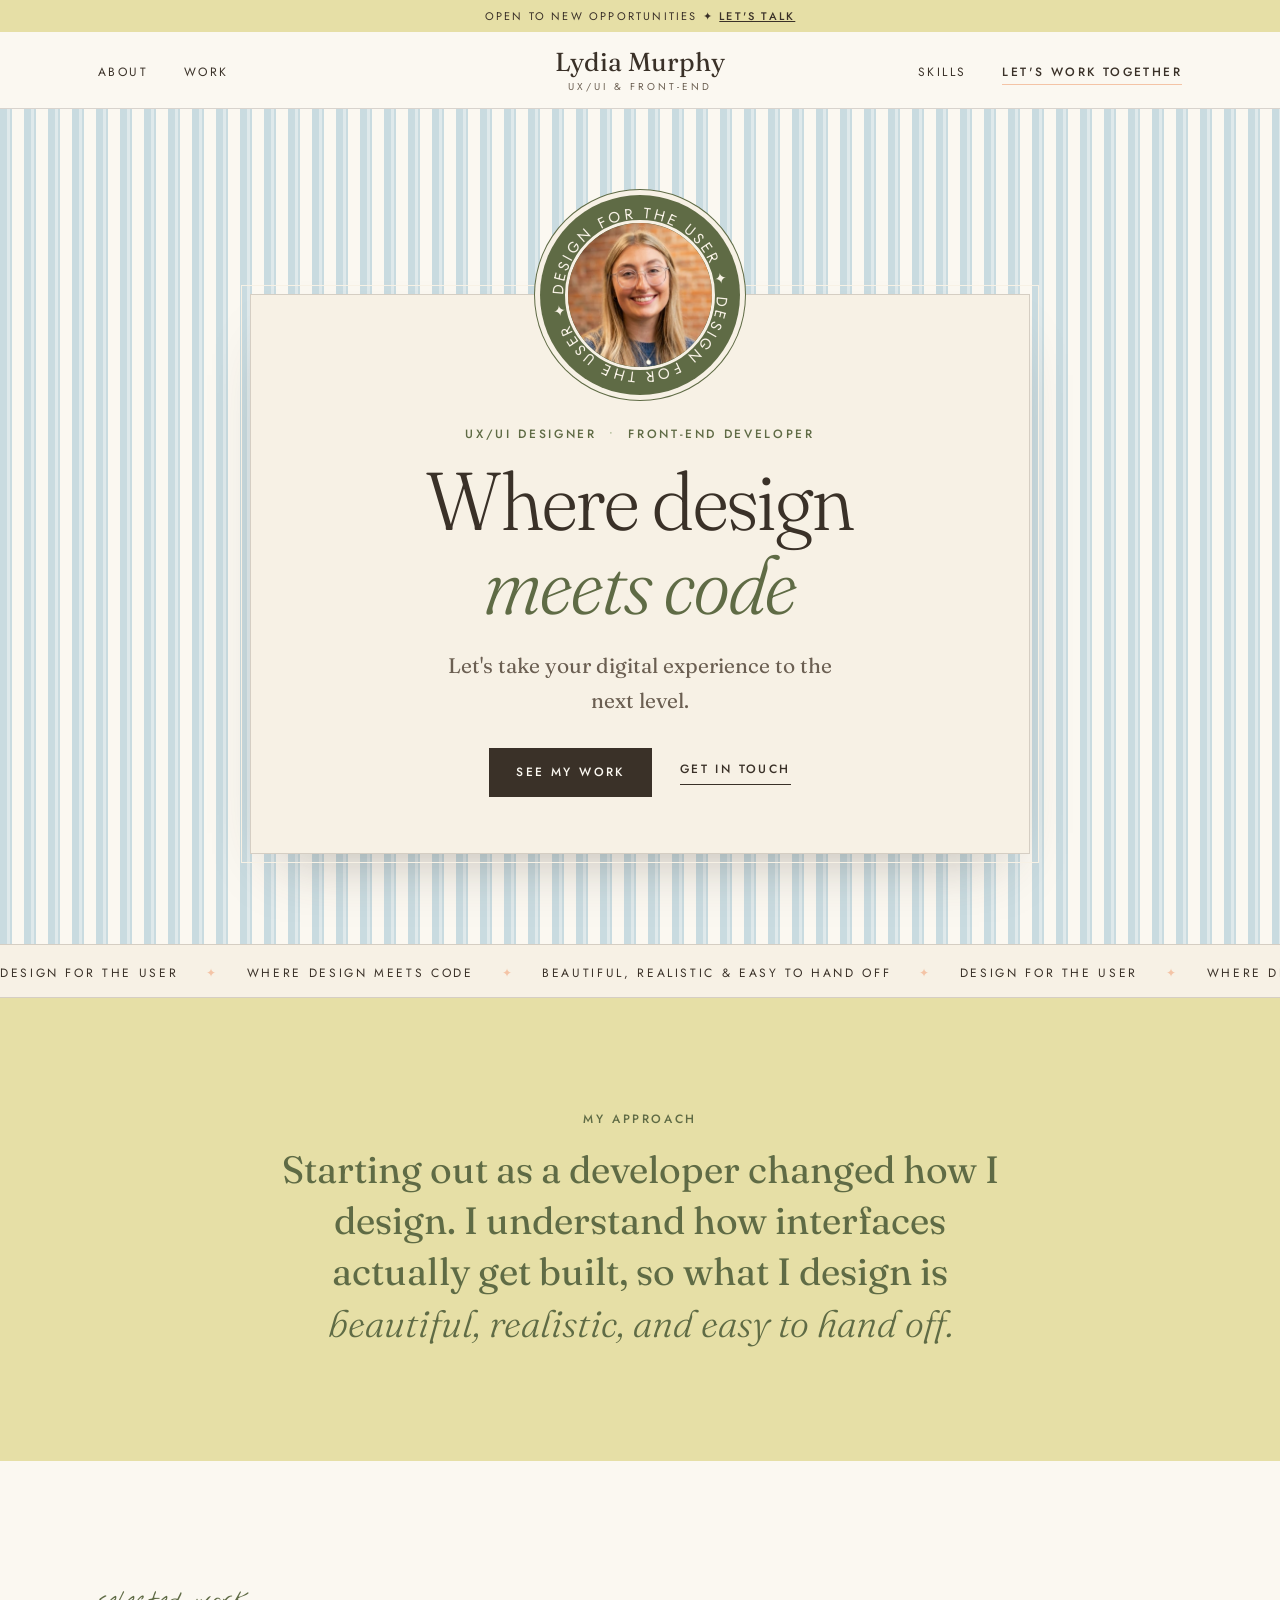
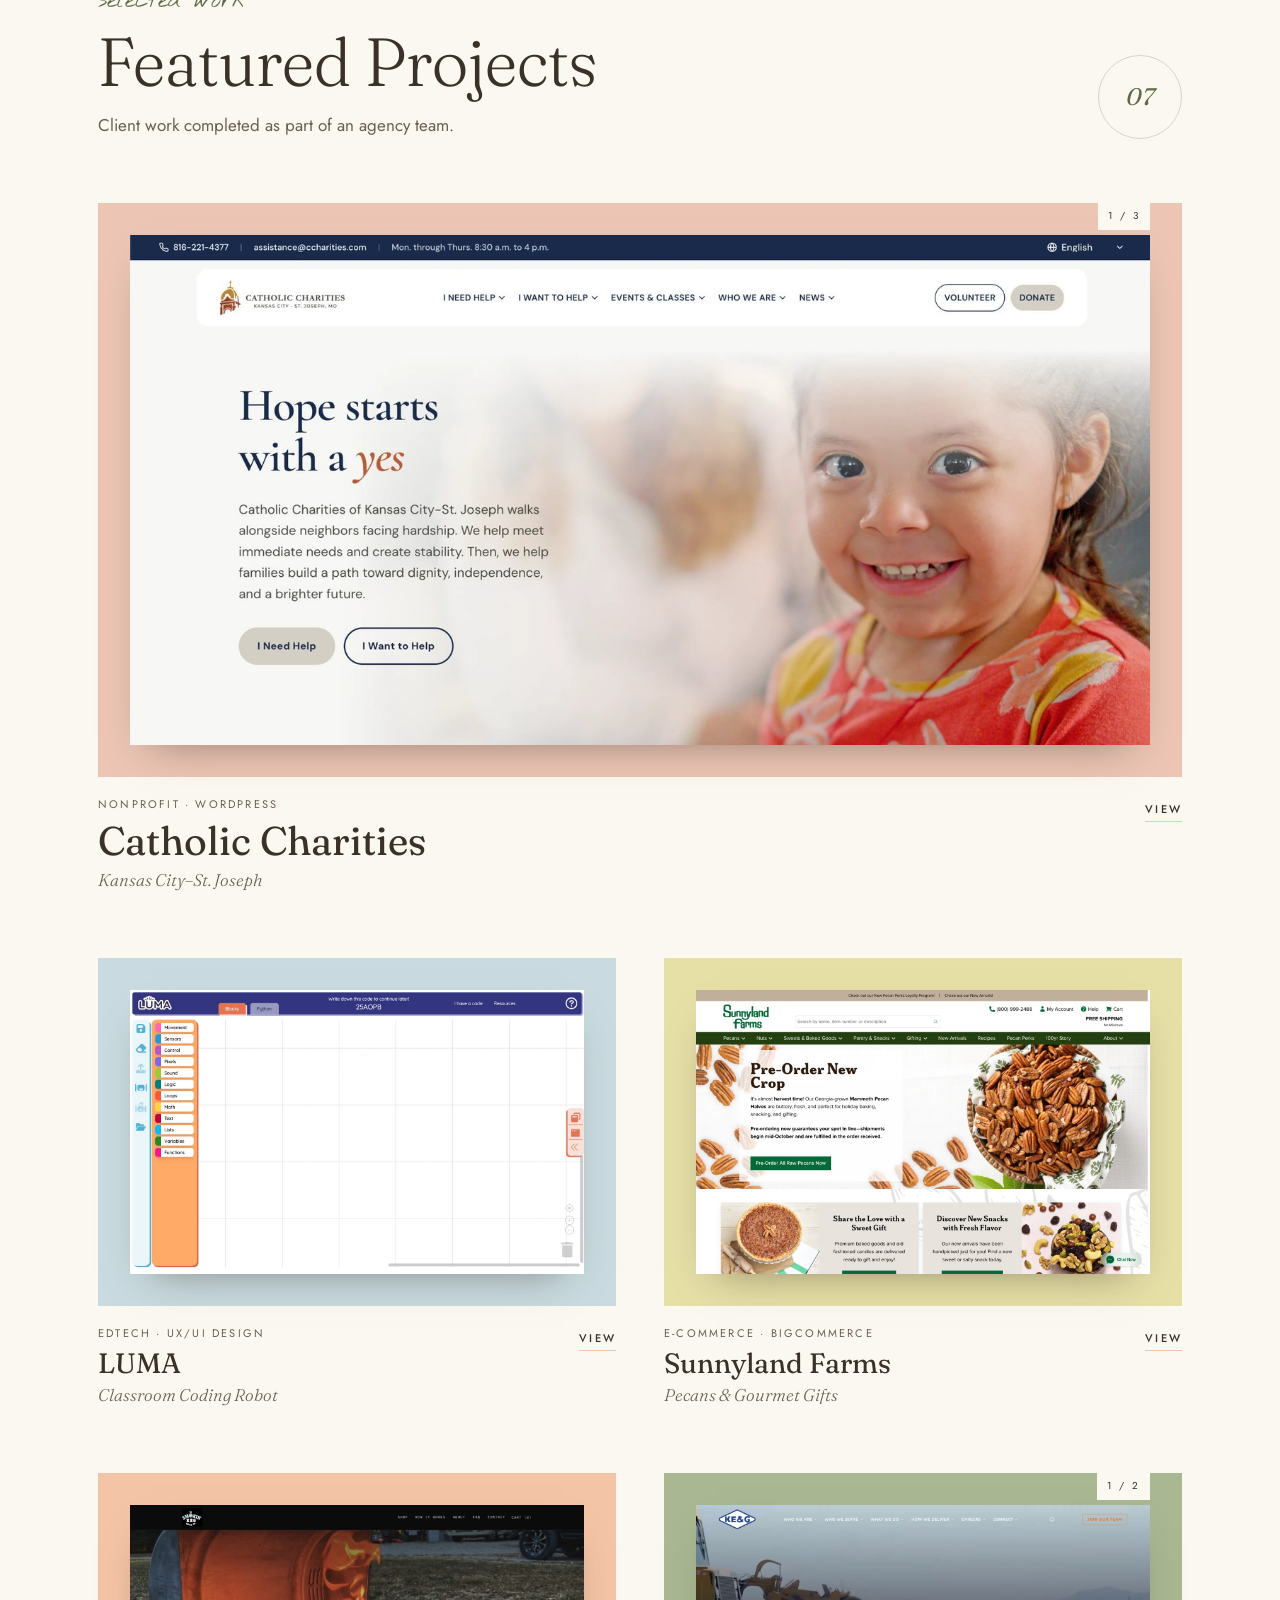
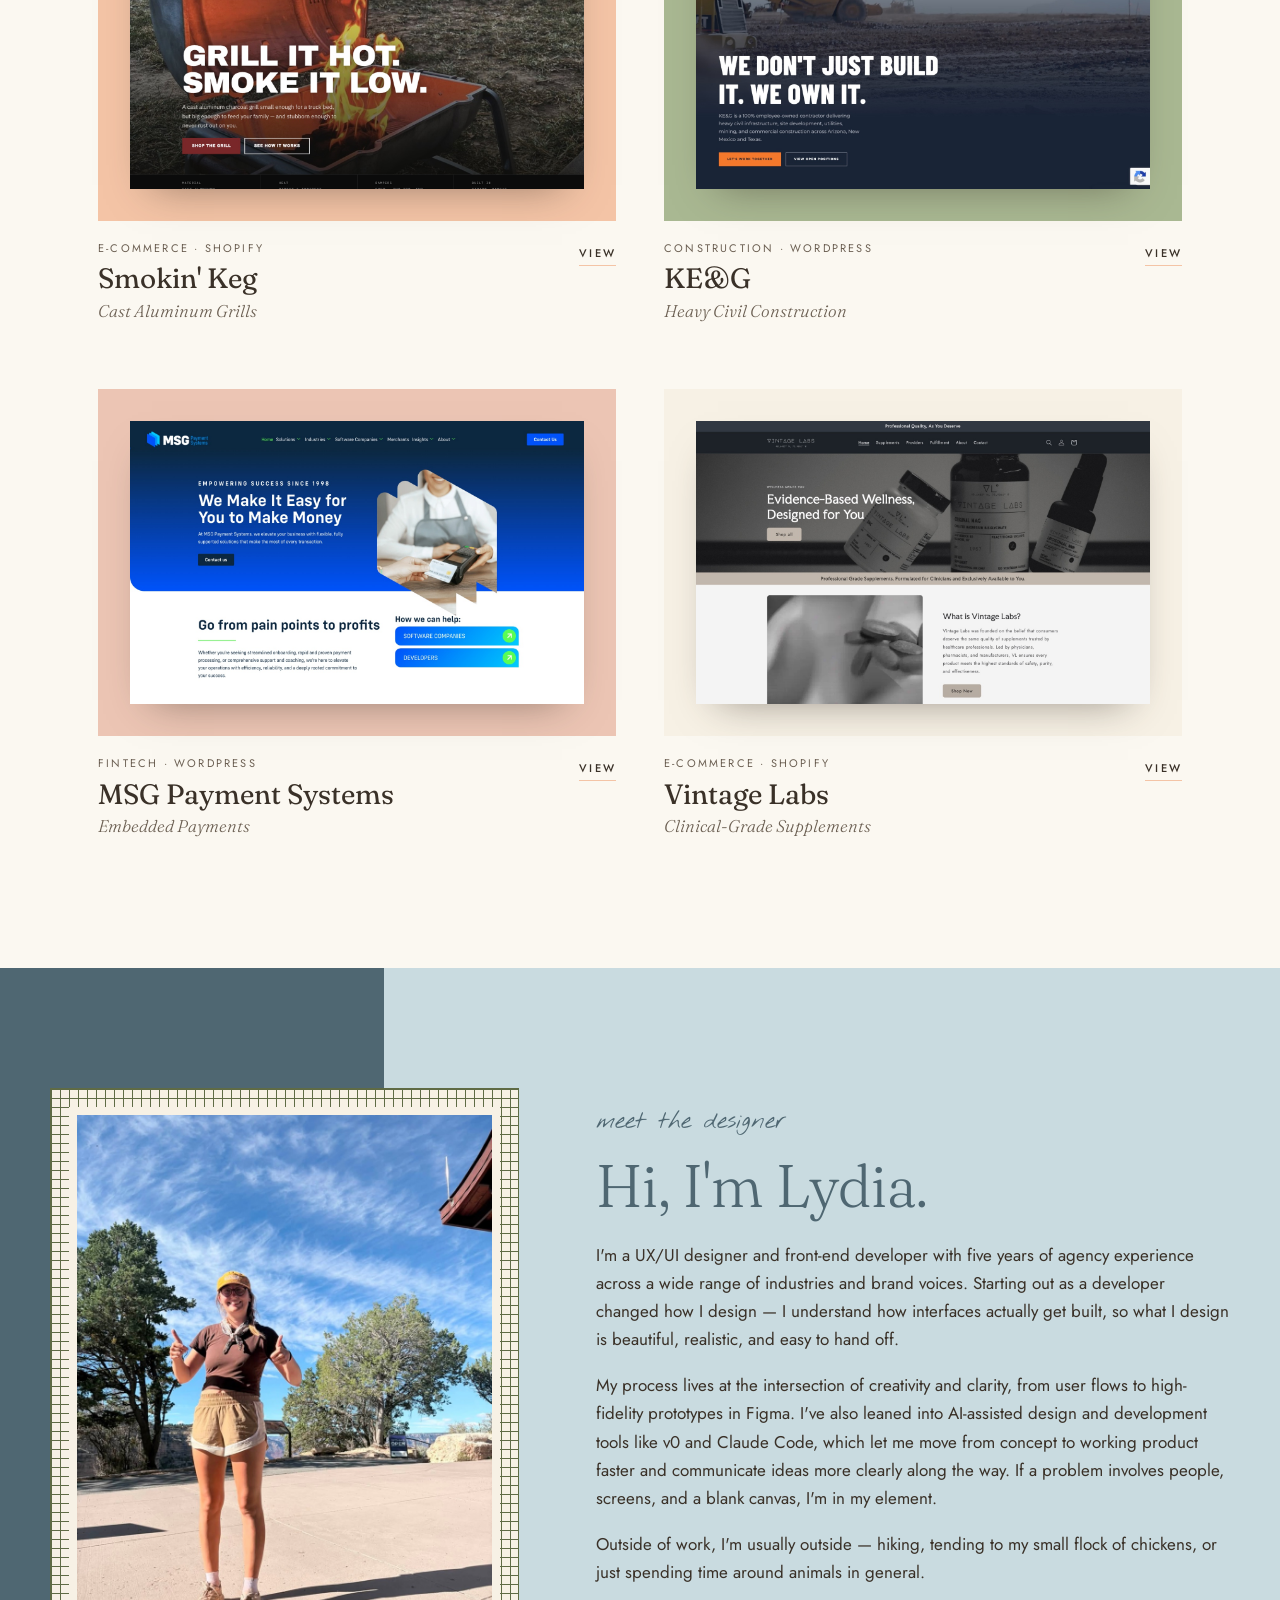
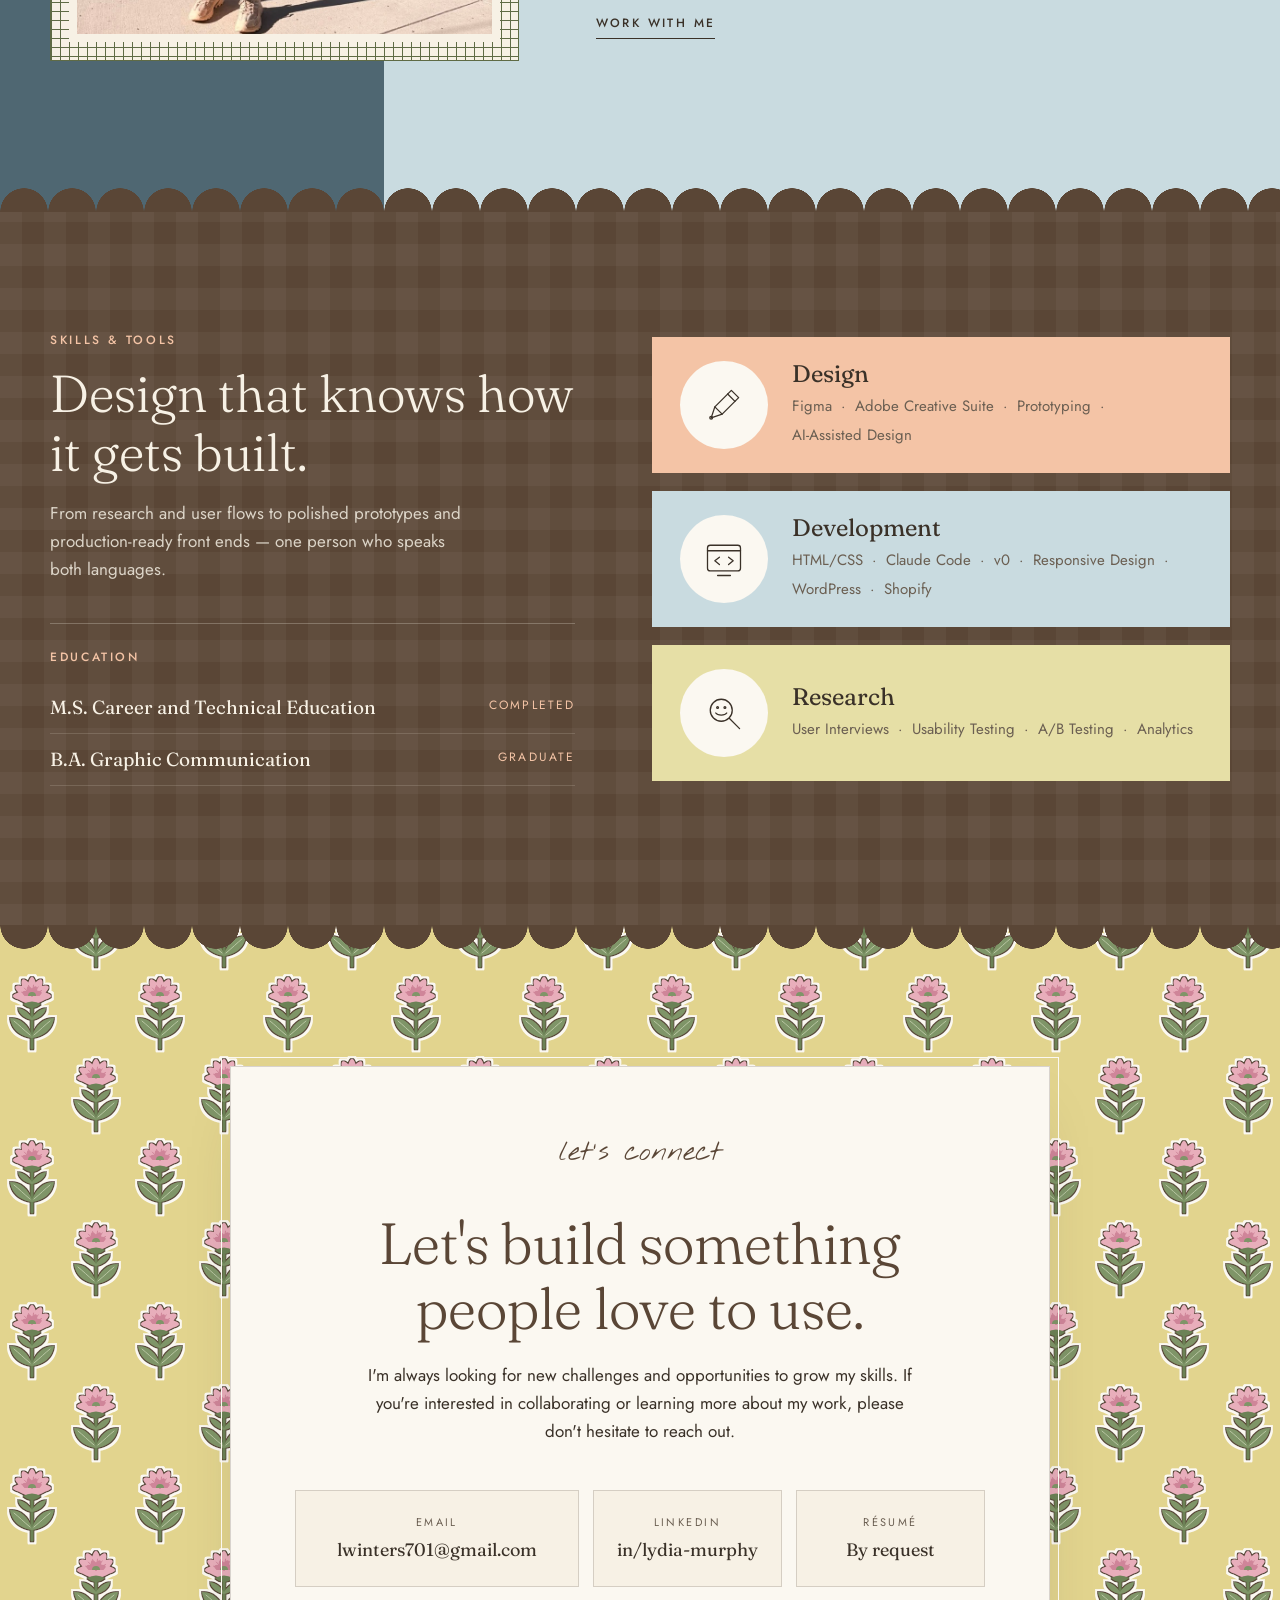
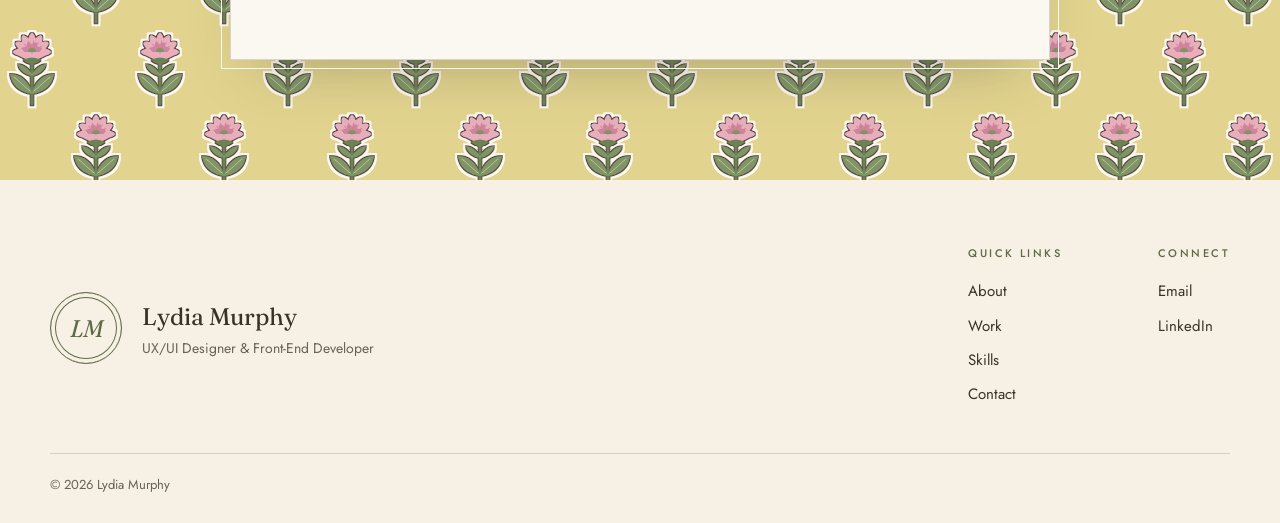
==== index.html @ e8ea6d2f "Hero: small portrait in the seal instead of the large headshot Centered hero card with a new headsho" ====
<!doctype html>
<html lang="en">
<head>
  <meta charset="utf-8">
  <meta name="viewport" content="width=device-width, initial-scale=1">
  <title>Lydia Murphy | UX/UI Designer &amp; Front-End Developer</title>
  <meta name="description" content="Lydia Murphy is a UX/UI designer and front-end developer with five years of agency experience. Where design meets code.">
  <link rel="icon" href="favicon.svg" type="image/svg+xml">
  <link rel="preconnect" href="https://fonts.googleapis.com">
  <link rel="preconnect" href="https://fonts.gstatic.com" crossorigin>
  <link href="https://fonts.googleapis.com/css2?family=Fraunces:ital,opsz,wght@0,9..144,300;0,9..144,400;0,9..144,500;1,9..144,300;1,9..144,400&family=Jost:wght@400;500&family=Nothing+You+Could+Do&display=swap" rel="stylesheet">
  <link rel="stylesheet" href="styles.css">
</head>
<body>

  <a class="skip-link" href="#main">Skip to content</a>

  <div class="announce">
    <p>Open to new opportunities <span aria-hidden="true">✦</span> <a href="#contact">Let's talk</a></p>
  </div>

  <header class="site-header">
    <nav class="nav" aria-label="Main">
      <ul class="nav-links nav-left">
        <li><a href="#about">About</a></li>
        <li><a href="#work">Work</a></li>
      </ul>
      <a class="wordmark" href="#top" aria-label="Lydia Murphy, home">
        <span class="wordmark-name">Lydia Murphy</span>
        <span class="wordmark-sub">UX/UI &amp; Front-End</span>
      </a>
      <ul class="nav-links nav-right">
        <li><a href="#skills">Skills</a></li>
        <li><a class="nav-cta" href="#contact">Let's work together</a></li>
      </ul>
      <button class="nav-toggle" aria-expanded="false" aria-controls="mobile-menu" aria-label="Open menu">
        <span></span><span></span>
      </button>
    </nav>
    <div class="mobile-menu" id="mobile-menu" hidden>
      <a href="#about">About</a>
      <a href="#work">Work</a>
      <a href="#skills">Skills</a>
      <a href="#contact">Let's work together</a>
    </div>
  </header>

  <main id="main">

    <!-- Hero -->
    <section class="hero" id="top">
      <div class="hero-inner">
        <div class="hero-card">
          <div class="seal" aria-hidden="true">
            <svg viewBox="0 0 120 120" class="seal-ring">
              <defs><path id="seal-path" d="M60,60 m-46,0 a46,46 0 1,1 92,0 a46,46 0 1,1 -92,0"/></defs>
              <text><textPath href="#seal-path" textLength="286" lengthAdjust="spacing">design for the user ✦ design for the user ✦</textPath></text>
            </svg>
            <img class="seal-photo" src="images/hero-portrait.jpg" alt="Lydia Murphy" width="600" height="600">
          </div>
          <p class="eyebrow hero-roles"><span>UX/UI Designer</span> <span class="dot" aria-hidden="true">•</span> <span>Front-End Developer</span></p>
          <h1>Where design <em>meets code</em></h1>
          <p class="hero-lede">Let's take your digital experience to the next level.</p>
          <div class="hero-actions">
            <a class="btn btn-dark" href="#work">See my work</a>
            <a class="link-underline" href="#contact">Get in touch</a>
          </div>
        </div>
      </div>
    </section>

    <div class="ticker" aria-hidden="true">
      <div class="ticker-track">
        <span>Design for the user</span><span class="star">✦</span>
        <span>Where design meets code</span><span class="star">✦</span>
        <span>Beautiful, realistic &amp; easy to hand off</span><span class="star">✦</span>
        <span>Design for the user</span><span class="star">✦</span>
        <span>Where design meets code</span><span class="star">✦</span>
        <span>Beautiful, realistic &amp; easy to hand off</span><span class="star">✦</span>
      </div>
    </div>

    <!-- Approach -->
    <section class="approach">
      <p class="eyebrow">My approach</p>
      <p class="approach-statement">Starting out as a developer changed how I design. I understand how interfaces actually get built, so what I design is <em>beautiful, realistic, and easy to hand off.</em></p>
    </section>

    <!-- Work -->
    <section class="work" id="work">
      <div class="section-head">
        <div>
          <p class="script">selected work</p>
          <h2>Featured Projects</h2>
          <p class="section-sub">Client work completed as part of an agency team.</p>
        </div>
        <span class="count-badge">07</span>
      </div>
      <div class="project-grid" id="project-grid"></div>
    </section>

    <!-- About -->
    <section class="about" id="about">
      <div class="about-inner">
        <div class="about-photo-wrap">
          <figure class="grid-frame">
            <img src="images/about-photo.jpg" alt="Lydia hiking, giving two thumbs up" width="900" height="1200" loading="lazy">
          </figure>
        </div>
        <div class="about-copy">
          <p class="script">meet the designer</p>
          <h2>Hi, I'm Lydia.</h2>
          <p>I'm a UX/UI designer and front-end developer with five years of agency experience across a wide range of industries and brand voices. Starting out as a developer changed how I design — I understand how interfaces actually get built, so what I design is beautiful, realistic, and easy to hand off.</p>
          <p>My process lives at the intersection of creativity and clarity, from user flows to high-fidelity prototypes in Figma. I've also leaned into AI-assisted design and development tools like v0 and Claude Code, which let me move from concept to working product faster and communicate ideas more clearly along the way. If a problem involves people, screens, and a blank canvas, I'm in my element.</p>
          <p>Outside of work, I'm usually outside — hiking, tending to my small flock of chickens, or just spending time around animals in general.</p>
          <a class="link-underline" href="#contact">Work with me</a>
        </div>
      </div>
    </section>

    <!-- Skills -->
    <section class="skills" id="skills">
      <div class="skills-inner">
        <div class="skills-intro">
          <p class="eyebrow">Skills &amp; tools</p>
          <h2>Design that knows how it gets built.</h2>
          <p>From research and user flows to polished prototypes and production-ready front ends — one person who speaks both languages.</p>
          <div class="education">
            <p class="eyebrow">Education</p>
            <ul>
              <li><strong>M.S. Career and Technical Education</strong><span>Completed</span></li>
              <li><strong>B.A. Graphic Communication</strong><span>Graduate</span></li>
            </ul>
          </div>
        </div>
        <div class="skill-cards">
          <article class="skill-card skill-peach">
            <div class="skill-icon" aria-hidden="true">
              <svg viewBox="0 0 48 48"><path d="M10 38l4-12L32 8l8 8-18 18z"/><path d="M28 12l8 8"/><path d="M14 26l8 8"/><circle cx="10" cy="38" r="1.5"/></svg>
            </div>
            <div>
              <h3>Design</h3>
              <ul><li>Figma</li><li>Adobe Creative Suite</li><li>Prototyping</li><li>AI-Assisted Design</li></ul>
            </div>
          </article>
          <article class="skill-card skill-blue">
            <div class="skill-icon" aria-hidden="true">
              <svg viewBox="0 0 48 48"><rect x="6" y="9" width="36" height="28" rx="3"/><path d="M6 15h36"/><path d="M19 22l-5 4 5 4"/><path d="M29 22l5 4-5 4"/><path d="M17 42h14"/></svg>
            </div>
            <div>
              <h3>Development</h3>
              <ul><li>HTML/CSS</li><li>Claude Code</li><li>v0</li><li>Responsive Design</li><li>WordPress</li><li>Shopify</li></ul>
            </div>
          </article>
          <article class="skill-card skill-butter">
            <div class="skill-icon" aria-hidden="true">
              <svg viewBox="0 0 48 48"><circle cx="21" cy="21" r="12"/><path d="M30 30l11 11"/><path d="M15 24c2 3 10 3 12 0"/><circle cx="17" cy="18" r="1"/><circle cx="25" cy="18" r="1"/></svg>
            </div>
            <div>
              <h3>Research</h3>
              <ul><li>User Interviews</li><li>Usability Testing</li><li>A/B Testing</li><li>Analytics</li></ul>
            </div>
          </article>
        </div>
      </div>
    </section>

    <!-- Contact -->
    <section class="contact" id="contact">
      <div class="contact-inner">
        <p class="script">let's connect</p>
        <h2>Let's build something people love to use.</h2>
        <p>I'm always looking for new challenges and opportunities to grow my skills. If you're interested in collaborating or learning more about my work, please don't hesitate to reach out.</p>
        <div class="contact-links">
          <a class="contact-link" href="mailto:lwinters701@gmail.com">
            <span class="contact-label">Email</span>
            <span class="contact-value">lwinters701@gmail.com</span>
          </a>
          <a class="contact-link" href="https://www.linkedin.com/in/lydia-murphy-5b301017a" target="_blank" rel="noopener noreferrer">
            <span class="contact-label">LinkedIn</span>
            <span class="contact-value">in/lydia-murphy</span>
          </a>
          <a class="contact-link" href="mailto:lwinters701@gmail.com?subject=Resume%20Request">
            <span class="contact-label">Résumé</span>
            <span class="contact-value">By request</span>
          </a>
        </div>
      </div>
    </section>

  </main>

  <footer class="site-footer">
    <div class="footer-inner">
      <div class="footer-brand">
        <span class="footer-mono" aria-hidden="true">LM</span>
        <div>
          <p class="footer-name">Lydia Murphy</p>
          <p class="footer-role">UX/UI Designer &amp; Front-End Developer</p>
        </div>
      </div>
      <div class="footer-cols">
        <div>
          <p class="eyebrow">Quick links</p>
          <ul><li><a href="#about">About</a></li><li><a href="#work">Work</a></li><li><a href="#skills">Skills</a></li><li><a href="#contact">Contact</a></li></ul>
        </div>
        <div>
          <p class="eyebrow">Connect</p>
          <ul><li><a href="mailto:lwinters701@gmail.com">Email</a></li><li><a href="https://www.linkedin.com/in/lydia-murphy-5b301017a" target="_blank" rel="noopener noreferrer">LinkedIn</a></li></ul>
        </div>
      </div>
    </div>
    <p class="footer-copy">© <span id="year">2026</span> Lydia Murphy</p>
  </footer>

  <!-- Project pop-up -->
  <dialog class="modal" id="project-modal" aria-labelledby="modal-title">
    <button class="modal-close" aria-label="Close">×</button>
    <div class="modal-media">
      <img id="modal-img" src="" alt="">
      <div class="modal-nav" hidden>
        <button class="modal-prev" aria-label="Previous image">←</button>
        <span class="modal-count"></span>
        <button class="modal-next" aria-label="Next image">→</button>
      </div>
    </div>
    <div class="modal-body">
      <p class="eyebrow" id="modal-tags"></p>
      <h2 id="modal-title"></h2>
      <p class="modal-subtitle" id="modal-subtitle"></p>
      <p id="modal-overview"></p>
      <dl class="modal-meta">
        <div><dt>My role</dt><dd id="modal-role"></dd></div>
        <div><dt>Tools</dt><dd id="modal-tools"></dd></div>
      </dl>
      <a class="btn btn-dark" id="modal-live" href="#" target="_blank" rel="noopener noreferrer">Visit live site ↗</a>
    </div>
  </dialog>

  <script src="script.js"></script>
</body>
</html>
---- styles.css ----
/* ==========================================================
   Lydia Murphy — Portfolio
   ========================================================== */

:root {
  /* Palette */
  --cream: #f7f1e5;
  --ivory: #fbf8f1;
  --sage: #a9b892;
  --olive: #5f6b45;
  --blue: #c9dbe0;
  --slate: #4f6772;
  --butter: #e6dfa6;
  --cocoa: #5a4636;
  --peach: #f4c4a6;
  --blush: #ecc5b4;
  --ink: #3a3128;
  --ink-soft: #6b5f52;
  --line: rgba(58, 49, 40, 0.18);

  /* Type */
  --serif: "Fraunces", Georgia, serif;
  --sans: "Jost", "Helvetica Neue", Arial, sans-serif;
  --script: "Nothing You Could Do", cursive;

  --max: 1180px;
  --gutter: clamp(16px, 4vw, 48px);
}

*, *::before, *::after { box-sizing: border-box; }

html { scroll-behavior: smooth; scroll-padding-top: 90px; }

body {
  margin: 0;
  background: var(--ivory);
  color: var(--ink);
  font-family: var(--sans);
  font-size: 17px;
  line-height: 1.65;
  -webkit-font-smoothing: antialiased;
}

img { display: block; max-width: 100%; height: auto; }

a { color: inherit; }

h1, h2, h3 {
  font-family: var(--serif);
  font-weight: 400;
  line-height: 1.12;
  margin: 0;
  font-variation-settings: "SOFT" 50;
}

h1 em, h2 em, p em { font-style: italic; font-weight: 300; }

ul { list-style: none; margin: 0; padding: 0; }

.skip-link {
  position: absolute; left: -999px; top: 8px;
  background: var(--ink); color: var(--ivory); padding: 8px 14px; z-index: 100;
}
.skip-link:focus { left: 8px; }

:focus-visible { outline: 2px solid var(--slate); outline-offset: 3px; }

/* ---------- Shared bits ---------- */

.eyebrow {
  font-family: var(--sans);
  font-size: 12px;
  font-weight: 500;
  letter-spacing: 0.22em;
  text-transform: uppercase;
  margin: 0 0 14px;
}

.script {
  font-family: var(--script);
  font-size: 24px;
  line-height: 1;
  margin: 0 0 10px;
  color: var(--olive);
}

.btn {
  display: inline-block;
  font-family: var(--sans);
  font-size: 12px;
  font-weight: 500;
  letter-spacing: 0.2em;
  text-transform: uppercase;
  text-decoration: none;
  padding: 14px 26px;
  border: 1px solid transparent;
  transition: background 0.25s, color 0.25s, border-color 0.25s;
}
.btn-dark { background: var(--ink); color: var(--ivory); }
.btn-dark:hover { background: var(--olive); }

.link-underline {
  font-size: 12px;
  font-weight: 500;
  letter-spacing: 0.2em;
  text-transform: uppercase;
  text-decoration: none;
  padding-bottom: 4px;
  border-bottom: 1.5px solid currentColor;
  transition: color 0.2s;
}
.link-underline:hover { color: var(--olive); }

/* ---------- Announcement + header ---------- */

.announce {
  background: var(--butter);
  text-align: center;
  font-size: 11px;
  letter-spacing: 0.2em;
  text-transform: uppercase;
  padding: 7px 16px;
}
.announce p { margin: 0; }
.announce a { font-weight: 500; }

.site-header {
  position: sticky; top: 0; z-index: 50;
  background: var(--ivory);
  border-bottom: 1px solid var(--line);
}

.nav {
  max-width: var(--max);
  margin: 0 auto;
  padding: 16px var(--gutter);
  display: grid;
  grid-template-columns: 1fr auto 1fr;
  align-items: center;
  gap: 24px;
}

.nav-links { display: flex; gap: 36px; }
.nav-right { justify-content: flex-end; }
.nav-links a {
  font-size: 12px;
  letter-spacing: 0.2em;
  text-transform: uppercase;
  text-decoration: none;
}
.nav-links a:hover { color: var(--olive); }
.nav-cta { border-bottom: 1.5px solid var(--peach); padding-bottom: 3px; font-weight: 500; }

.wordmark { text-align: center; text-decoration: none; line-height: 1.1; }
.wordmark-name { display: block; font-family: var(--serif); font-size: 26px; }
.wordmark-sub {
  display: block; margin-top: 4px;
  font-size: 10px; letter-spacing: 0.3em; text-transform: uppercase; color: var(--ink-soft);
}

.nav-toggle {
  display: none;
  width: 40px; height: 40px;
  background: none; border: 0; cursor: pointer;
  justify-self: end;
  flex-direction: column; justify-content: center; gap: 7px;
}
.nav-toggle span { display: block; height: 1.5px; background: var(--ink); width: 26px; margin: 0 auto; transition: transform 0.25s; }
.nav-toggle[aria-expanded="true"] span:first-child { transform: translateY(4.25px) rotate(45deg); }
.nav-toggle[aria-expanded="true"] span:last-child { transform: translateY(-4.25px) rotate(-45deg); }

.mobile-menu {
  display: flex; flex-direction: column;
  padding: 8px var(--gutter) 24px;
  border-top: 1px solid var(--line);
}
.mobile-menu[hidden] { display: none; }
.mobile-menu a {
  font-family: var(--serif); font-size: 24px; text-decoration: none;
  padding: 10px 0; border-bottom: 1px solid var(--line);
}

/* ---------- Hero ---------- */

.hero {
  /* Soft blue pinstripe, like ticking fabric */
  background:
    repeating-linear-gradient(90deg,
      var(--blue) 0 7px,
      #dfe9eb 7px 10px,
      var(--blue) 10px 12px,
      var(--ivory) 12px 24px);
  padding: clamp(40px, 7vw, 96px) var(--gutter);
}

.hero-inner {
  max-width: var(--max);
  margin: 0 auto;
  display: grid;
  justify-items: center;
}

.hero-card {
  position: relative;
  z-index: 2;
  background: var(--cream);
  border: 1px solid var(--line);
  outline: 1px solid var(--cream);
  outline-offset: 8px;
  width: 100%;
  max-width: 780px;
  margin-top: 96px;
  padding: 130px clamp(20px, 5vw, 64px) clamp(36px, 5vw, 56px);
  text-align: center;
  box-shadow: 0 30px 60px -30px rgba(58, 49, 40, 0.35);
}

.seal {
  position: absolute;
  top: 0; left: 50%;
  width: 200px; height: 200px;
  transform: translate(-50%, -50%);
  border-radius: 50%;
  background: var(--olive);
  color: var(--cream);
  display: grid; place-items: center;
  box-shadow: 0 0 0 5px var(--cream), 0 0 0 6px var(--olive);
}
.seal-ring {
  position: absolute; inset: 0;
  width: 100%; height: 100%;
  animation: spin 22s linear infinite;
}
.seal-ring text {
  fill: var(--cream);
  font-family: var(--sans);
  font-size: 9px;
  letter-spacing: 0.24em;
  text-transform: uppercase;
}
.seal-photo {
  width: 150px; height: 150px;
  border-radius: 50%;
  object-fit: cover;
  border: 3px solid var(--cream);
}

@keyframes spin { to { transform: rotate(360deg); } }

.hero-card .eyebrow { color: var(--olive); }
.hero-card .dot { color: var(--sage); margin: 0 6px; }

.hero h1 {
  font-size: clamp(44px, 6.4vw, 84px);
  font-weight: 300;
  line-height: 1.02;
  letter-spacing: -0.01em;
}
.hero h1 em { display: block; color: var(--olive); }

.hero-lede {
  font-family: var(--serif);
  font-size: clamp(18px, 1.8vw, 21px);
  color: var(--ink-soft);
  margin: 22px auto 30px;
  max-width: 28ch;
}

.hero-actions { display: flex; gap: 28px; justify-content: center; align-items: center; flex-wrap: wrap; }

/* ---------- Ticker ---------- */

.ticker {
  background: var(--cream);
  border-block: 1px solid var(--line);
  overflow: hidden;
  white-space: nowrap;
  padding: 12px 0;
}
.ticker-track {
  display: inline-flex;
  gap: 28px;
  animation: ticker 40s linear infinite;
  font-size: 12px;
  letter-spacing: 0.22em;
  text-transform: uppercase;
}
.ticker-track .star { color: var(--peach); }

@keyframes ticker { to { transform: translateX(-50%); } }

/* ---------- Approach ---------- */

.approach {
  background: var(--butter);
  text-align: center;
  padding: clamp(64px, 9vw, 112px) var(--gutter);
}
.approach .eyebrow { color: var(--olive); }
.approach-statement {
  font-family: var(--serif);
  font-size: clamp(24px, 3.2vw, 38px);
  line-height: 1.35;
  max-width: 30ch;
  margin: 0 auto;
  color: var(--olive);
}

/* ---------- Work ---------- */

.work {
  max-width: var(--max);
  margin: 0 auto;
  padding: clamp(72px, 10vw, 128px) var(--gutter);
}

.section-head {
  display: flex; justify-content: space-between; align-items: flex-end; gap: 24px;
  margin-bottom: clamp(40px, 6vw, 64px);
}
.section-head h2 { font-size: clamp(40px, 5.5vw, 68px); font-weight: 300; }
.section-sub { color: var(--ink-soft); margin: 12px 0 0; }

.count-badge {
  flex: none;
  width: 84px; height: 84px; border-radius: 50%;
  display: grid; place-items: center;
  border: 1px solid var(--line);
  font-family: var(--serif); font-style: italic; font-size: 24px;
  color: var(--olive);
}

.project-grid {
  display: grid;
  grid-template-columns: repeat(2, minmax(0, 1fr));
  gap: clamp(40px, 5vw, 64px) clamp(24px, 4vw, 48px);
}

.project-card { cursor: pointer; }

.project-mat {
  position: relative;
  padding: clamp(18px, 3vw, 32px);
  background: var(--mat, var(--blue));
  transition: transform 0.4s ease;
}
.project-mat img {
  width: 100%;
  aspect-ratio: 16 / 10;
  object-fit: cover;
  object-position: top left;
  box-shadow: 0 18px 40px -22px rgba(58, 49, 40, 0.55);
  transition: transform 0.6s ease;
}
.project-card:hover .project-mat img { transform: translateY(-6px); }

.project-card.featured { grid-column: 1 / -1; }
.project-card.featured .project-mat img { aspect-ratio: 2 / 1; }
.project-card.featured h3 { font-size: clamp(28px, 3.4vw, 40px); }

.project-pages {
  position: absolute; top: 0; right: clamp(18px, 3vw, 32px);
  background: var(--ivory);
  font-size: 10px; letter-spacing: 0.22em;
  padding: 5px 10px;
}

.project-info {
  display: flex; justify-content: space-between; align-items: flex-start; gap: 16px;
  margin-top: 18px;
}
.project-tags {
  font-size: 11px; letter-spacing: 0.2em; text-transform: uppercase;
  color: var(--ink-soft); margin: 0 0 6px;
}
.project-info h3 { font-size: 28px; transition: color 0.2s; }
.project-card:hover h3 { color: var(--olive); }
.project-sub { font-family: var(--serif); font-style: italic; font-weight: 300; color: var(--ink-soft); margin: 2px 0 0; }

.project-view {
  flex: none;
  margin-top: 6px;
  background: none; border: 0; cursor: pointer;
  font-family: var(--sans); font-size: 11px; font-weight: 500;
  letter-spacing: 0.2em; text-transform: uppercase; color: var(--ink);
  padding: 0 0 4px; border-bottom: 1.5px solid var(--peach);
}
.project-view:hover { color: var(--olive); }

/* ---------- About ---------- */

.about {
  /* Two-tone block: slate band behind the photo, soft blue behind the copy */
  background: linear-gradient(90deg, var(--slate) 0 30%, var(--blue) 30% 100%);
  padding: clamp(72px, 10vw, 120px) var(--gutter) clamp(96px, 12vw, 150px);
  position: relative;
}

.about-inner {
  max-width: var(--max);
  margin: 0 auto;
  display: grid;
  grid-template-columns: 0.85fr 1.15fr;
  gap: clamp(40px, 6vw, 88px);
  align-items: center;
}

.grid-frame {
  /* Gingham-style lattice frame around the photo */
  margin: 0;
  padding: 26px;
  background-color: var(--cream);
  background-image:
    linear-gradient(var(--olive) 1.5px, transparent 1.5px),
    linear-gradient(90deg, var(--olive) 1.5px, transparent 1.5px);
  background-size: 9px 9px;
  border: 1.5px solid var(--olive);
}
.grid-frame img {
  width: 100%; aspect-ratio: 4 / 5; object-fit: cover;
  outline: 8px solid var(--cream);
}

.about-copy h2 { font-size: clamp(40px, 5vw, 60px); font-weight: 300; margin-bottom: 22px; color: var(--slate); }
.about-copy p { margin: 0 0 18px; color: var(--ink); }
.about-copy .script { color: var(--slate); }
.about-copy .link-underline { display: inline-block; margin-top: 10px; }

/* Scalloped edge into the next section */
.about::after,
.contact::before {
  content: "";
  position: absolute; left: 0; right: 0;
  height: 24px;
  background-size: 48px 48px;
  background-repeat: repeat-x;
}
.about::after {
  bottom: -1px;
  background-image: radial-gradient(circle at 24px 24px, var(--cocoa) 23.5px, transparent 24px);
  background-size: 48px 24px;
}

/* ---------- Skills ---------- */

.skills {
  background:
    repeating-linear-gradient(0deg, rgba(255,255,255,0.035) 0 22px, transparent 22px 44px),
    repeating-linear-gradient(90deg, rgba(255,255,255,0.035) 0 22px, transparent 22px 44px),
    var(--cocoa);
  color: var(--cream);
  padding: clamp(72px, 10vw, 120px) var(--gutter) clamp(96px, 12vw, 140px);
}

.skills-inner {
  max-width: var(--max);
  margin: 0 auto;
  display: grid;
  grid-template-columns: 1fr 1.1fr;
  gap: clamp(40px, 6vw, 88px);
  align-items: center;
}

.skills-intro .eyebrow { color: var(--peach); }
.skills-intro h2 { font-size: clamp(34px, 4.4vw, 52px); font-weight: 300; margin-bottom: 18px; }
.skills-intro > p { color: rgba(247, 241, 229, 0.82); max-width: 42ch; }

.education { margin-top: 40px; border-top: 1px solid rgba(247, 241, 229, 0.25); padding-top: 24px; }
.education li { display: flex; justify-content: space-between; gap: 16px; padding: 10px 0; border-bottom: 1px solid rgba(247, 241, 229, 0.15); }
.education strong { font-family: var(--serif); font-weight: 400; font-size: 19px; }
.education span { font-size: 12px; letter-spacing: 0.18em; text-transform: uppercase; color: var(--peach); white-space: nowrap; padding-top: 4px; }

.skill-cards { display: grid; gap: 18px; }

.skill-card {
  display: grid;
  grid-template-columns: 88px 1fr;
  gap: 24px;
  align-items: center;
  padding: 24px 28px;
  color: var(--ink);
}
.skill-peach { background: var(--peach); }
.skill-blue { background: var(--blue); }
.skill-butter { background: var(--butter); }

.skill-icon {
  width: 88px; height: 88px;
  border-radius: 50%;
  background: var(--ivory);
  display: grid; place-items: center;
}
.skill-icon svg { width: 44px; height: 44px; fill: none; stroke: var(--ink); stroke-width: 1.4; stroke-linecap: round; stroke-linejoin: round; }

.skill-card h3 { font-size: 24px; margin-bottom: 6px; }
.skill-card ul { display: flex; flex-wrap: wrap; gap: 4px 0; font-size: 15px; color: var(--ink-soft); }
.skill-card li:not(:last-child)::after { content: "·"; margin: 0 9px; }

/* ---------- Contact ---------- */

.contact {
  position: relative;
  /* Block-print floral repeat */
  background: #e2d48e url("images/floral.svg") repeat;
  background-size: 128px 164px;
  text-align: center;
  padding: clamp(96px, 12vw, 140px) var(--gutter) clamp(80px, 10vw, 120px);
}
.contact::before {
  top: -1px;
  background-image: radial-gradient(circle at 24px 0, var(--cocoa) 23.5px, transparent 24px);
}

.contact-inner {
  max-width: 820px;
  margin: 0 auto;
  background: var(--ivory);
  border: 1px solid var(--line);
  outline: 1px solid var(--ivory);
  outline-offset: 8px;
  padding: clamp(40px, 6vw, 72px) clamp(20px, 5vw, 64px);
  box-shadow: 0 30px 60px -30px rgba(58, 49, 40, 0.35);
}
.contact .script { color: var(--cocoa); font-size: 28px; }
.contact h2 { font-size: clamp(36px, 5vw, 58px); font-weight: 300; color: var(--cocoa); margin-bottom: 20px; }
.contact-inner > p { color: var(--ink); max-width: 56ch; margin: 0 auto 44px; }

.contact-links {
  display: grid;
  grid-template-columns: 1.5fr 1fr 1fr;
  gap: 14px;
}
.contact-link {
  background: var(--cream);
  padding: 22px 16px;
  text-decoration: none;
  border: 1px solid var(--line);
  transition: transform 0.25s, border-color 0.25s;
}
.contact-link:hover { transform: translateY(-4px); border-color: var(--cocoa); }
.contact-label { display: block; font-size: 11px; letter-spacing: 0.22em; text-transform: uppercase; color: var(--ink-soft); margin-bottom: 4px; }
.contact-value { display: block; font-family: var(--serif); font-size: 18px; overflow-wrap: anywhere; }

/* ---------- Footer ---------- */

.site-footer { background: var(--cream); padding: 64px var(--gutter) 28px; }

.footer-inner {
  max-width: var(--max);
  margin: 0 auto;
  display: flex; justify-content: space-between; gap: 40px; flex-wrap: wrap;
  padding-bottom: 40px;
  border-bottom: 1px solid var(--line);
}
.footer-brand { display: flex; align-items: center; gap: 20px; }
.footer-mono {
  width: 72px; height: 72px; border-radius: 50%;
  border: 1px solid var(--olive);
  box-shadow: inset 0 0 0 4px var(--cream), inset 0 0 0 5px var(--olive);
  display: grid; place-items: center;
  font-family: var(--serif); font-style: italic; font-size: 24px; color: var(--olive);
}
.footer-name { font-family: var(--serif); font-size: 24px; margin: 0; }
.footer-role { margin: 0; font-size: 14px; color: var(--ink-soft); }

.footer-cols { display: flex; gap: clamp(40px, 8vw, 96px); }
.footer-cols .eyebrow { font-size: 11px; color: var(--olive); }
.footer-cols li { margin-bottom: 6px; }
.footer-cols a { text-decoration: none; font-size: 15px; }
.footer-cols a:hover { color: var(--olive); }

.footer-copy { max-width: var(--max); margin: 20px auto 0; font-size: 13px; color: var(--ink-soft); }

/* ---------- Project modal ---------- */

.modal {
  width: min(1040px, calc(100vw - 32px));
  max-height: calc(100vh - 32px);
  padding: 0;
  border: 0;
  background: var(--ivory);
  color: var(--ink);
  display: none;
  grid-template-columns: 1.25fr 1fr;
  overflow: hidden;
}
.modal[open] { display: grid; animation: pop 0.3s ease; }
.modal::backdrop { background: rgba(58, 49, 40, 0.6); backdrop-filter: blur(3px); }

@keyframes pop { from { opacity: 0; transform: translateY(14px); } }

.modal-close {
  position: absolute; top: 12px; right: 12px; z-index: 3;
  width: 40px; height: 40px; border-radius: 50%;
  border: 1px solid var(--line); background: var(--ivory);
  font-size: 24px; line-height: 1; cursor: pointer; color: var(--ink);
}
.modal-close:hover { background: var(--cream); }

.modal-media {
  position: relative;
  background: var(--mat, var(--blue));
  padding: clamp(18px, 3vw, 36px);
  display: flex; flex-direction: column; justify-content: center; gap: 14px;
}
.modal-media img { width: 100%; box-shadow: 0 18px 40px -22px rgba(58, 49, 40, 0.55); }

.modal-nav { display: flex; align-items: center; justify-content: center; gap: 16px; }
.modal-nav[hidden] { display: none; }
.modal-nav button {
  width: 36px; height: 36px; border-radius: 50%;
  border: 0; background: var(--ivory); cursor: pointer; font-size: 16px; color: var(--ink);
}
.modal-count { font-size: 12px; letter-spacing: 0.2em; }

.modal-body { padding: clamp(28px, 4vw, 48px); overflow-y: auto; }
.modal-body .eyebrow { color: var(--olive); font-size: 11px; }
.modal-body h2 { font-size: clamp(32px, 3.6vw, 44px); font-weight: 300; }
.modal-subtitle { font-family: var(--serif); font-style: italic; font-weight: 300; color: var(--ink-soft); margin: 2px 0 20px; font-size: 19px; }
.modal-body > p { font-size: 16px; }

.modal-meta { margin: 24px 0 28px; border-top: 1px solid var(--line); }
.modal-meta div { padding: 14px 0; border-bottom: 1px solid var(--line); }
.modal-meta dt { font-size: 11px; letter-spacing: 0.22em; text-transform: uppercase; color: var(--ink-soft); margin-bottom: 4px; }
.modal-meta dd { margin: 0; font-size: 15px; }

/* ---------- Responsive ---------- */

@media (max-width: 960px) {
  .nav { grid-template-columns: 1fr auto; }
  .nav-links { display: none; }
  .nav-toggle { display: flex; }
  .wordmark { text-align: left; }


  .about { background: linear-gradient(180deg, var(--slate) 0 260px, var(--blue) 260px 100%); }
  .about-inner, .skills-inner { grid-template-columns: 1fr; }
  .about-photo-wrap { max-width: 440px; margin: 0 auto; width: 100%; }

  .modal { grid-template-columns: 1fr; overflow-y: auto; }
  .modal-body { overflow: visible; }
}

@media (max-width: 640px) {
  body { font-size: 16px; }
  .project-grid { grid-template-columns: 1fr; }
  .contact-links { grid-template-columns: 1fr; }
  .count-badge { display: none; }
  .skill-card { grid-template-columns: 64px 1fr; gap: 18px; padding: 20px; }
  .skill-icon { width: 64px; height: 64px; }
  .skill-icon svg { width: 34px; height: 34px; }
  .education li { flex-direction: column; gap: 2px; }
  .education span { padding-top: 0; }
  .hero-actions { flex-direction: column; gap: 20px; }
  .hero-roles span { display: block; }
  .hero-roles .dot { display: none; }
}

@media (prefers-reduced-motion: reduce) {
  html { scroll-behavior: auto; }
  .seal-ring, .ticker-track { animation: none; }
  .modal[open] { animation: none; }
}
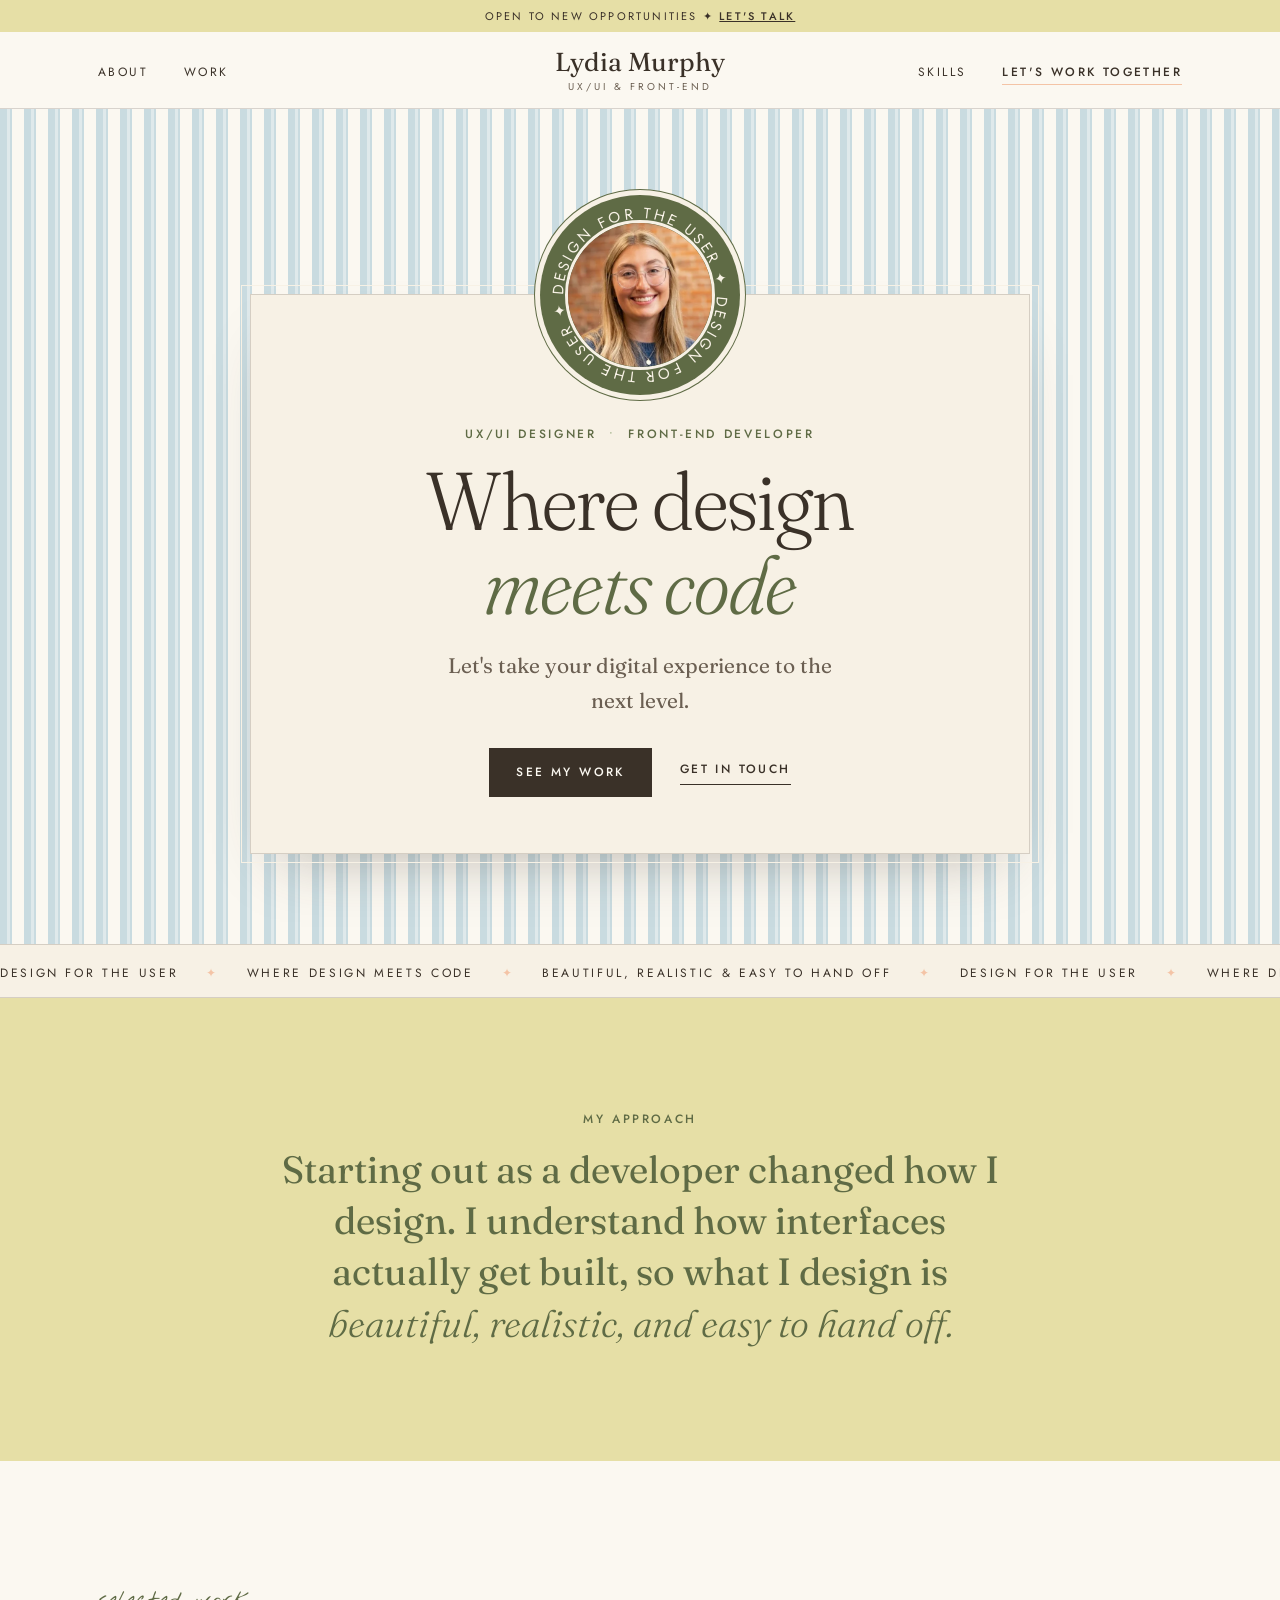
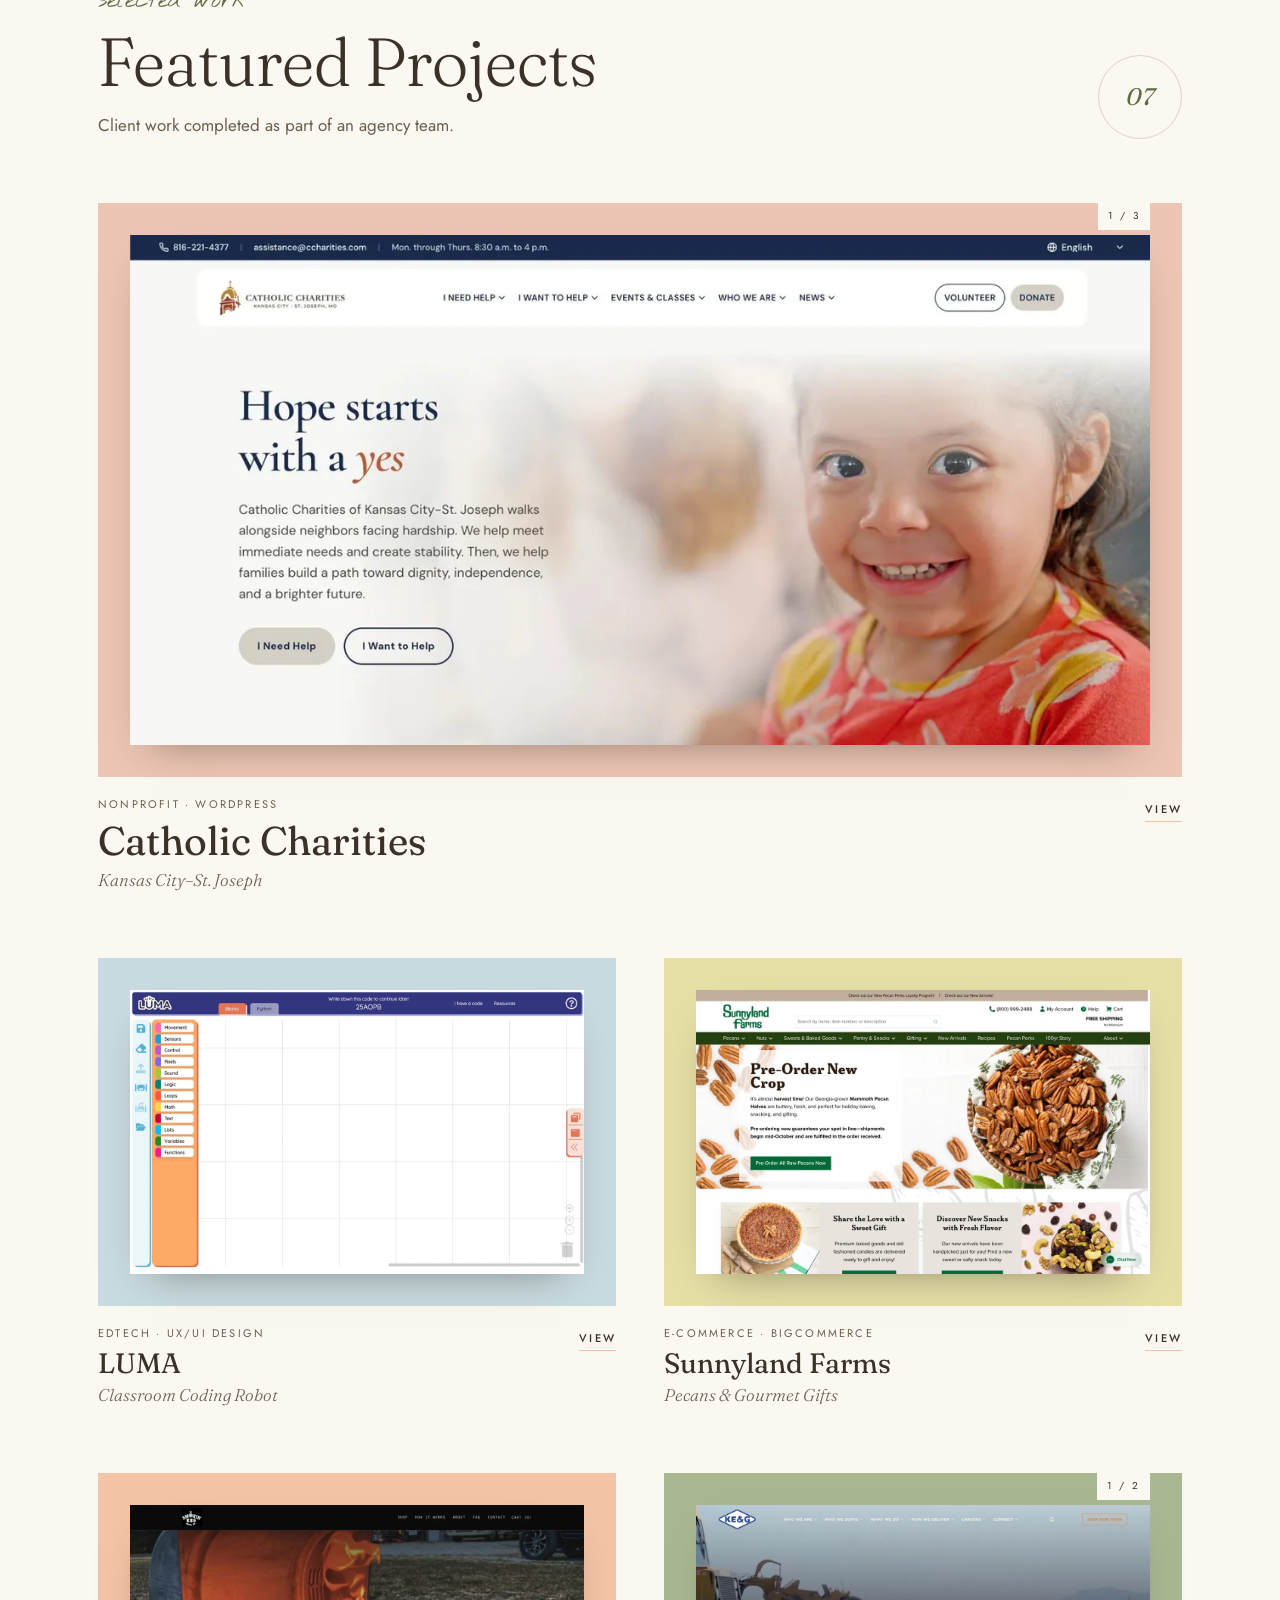
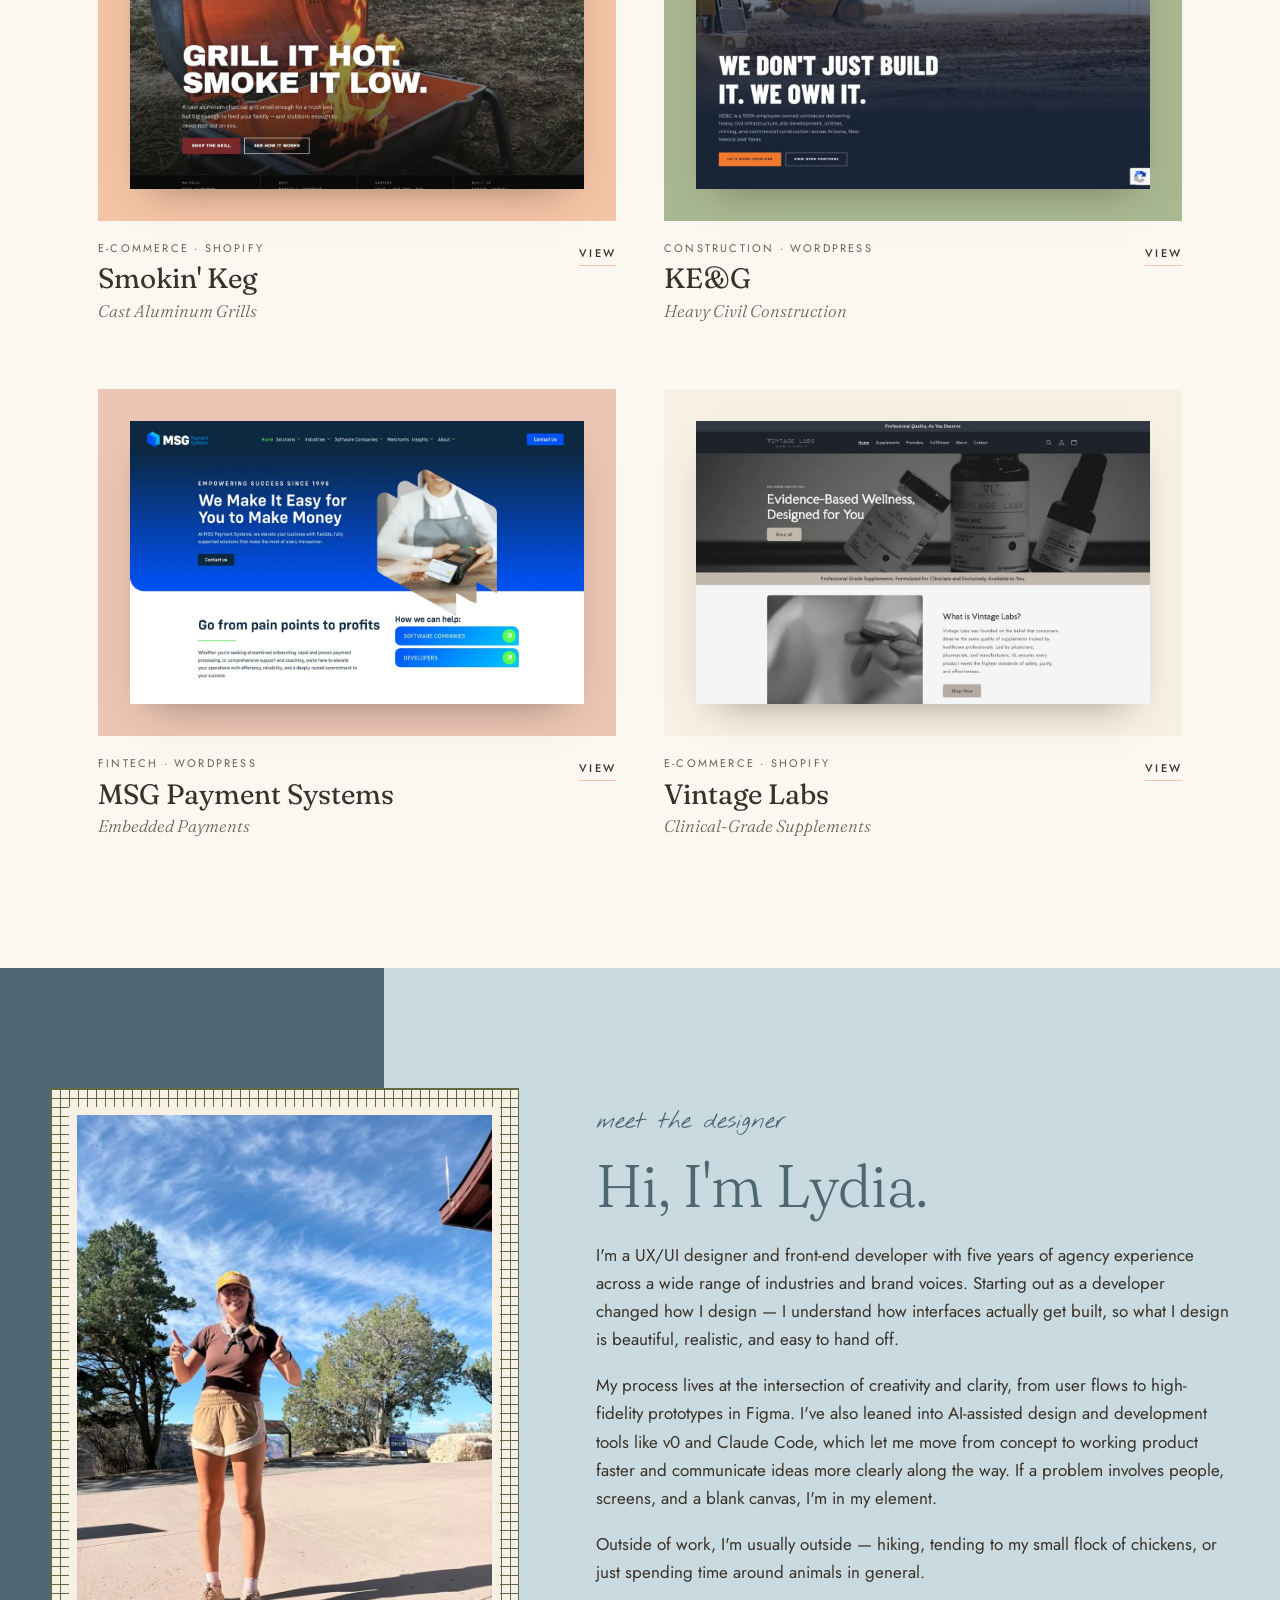
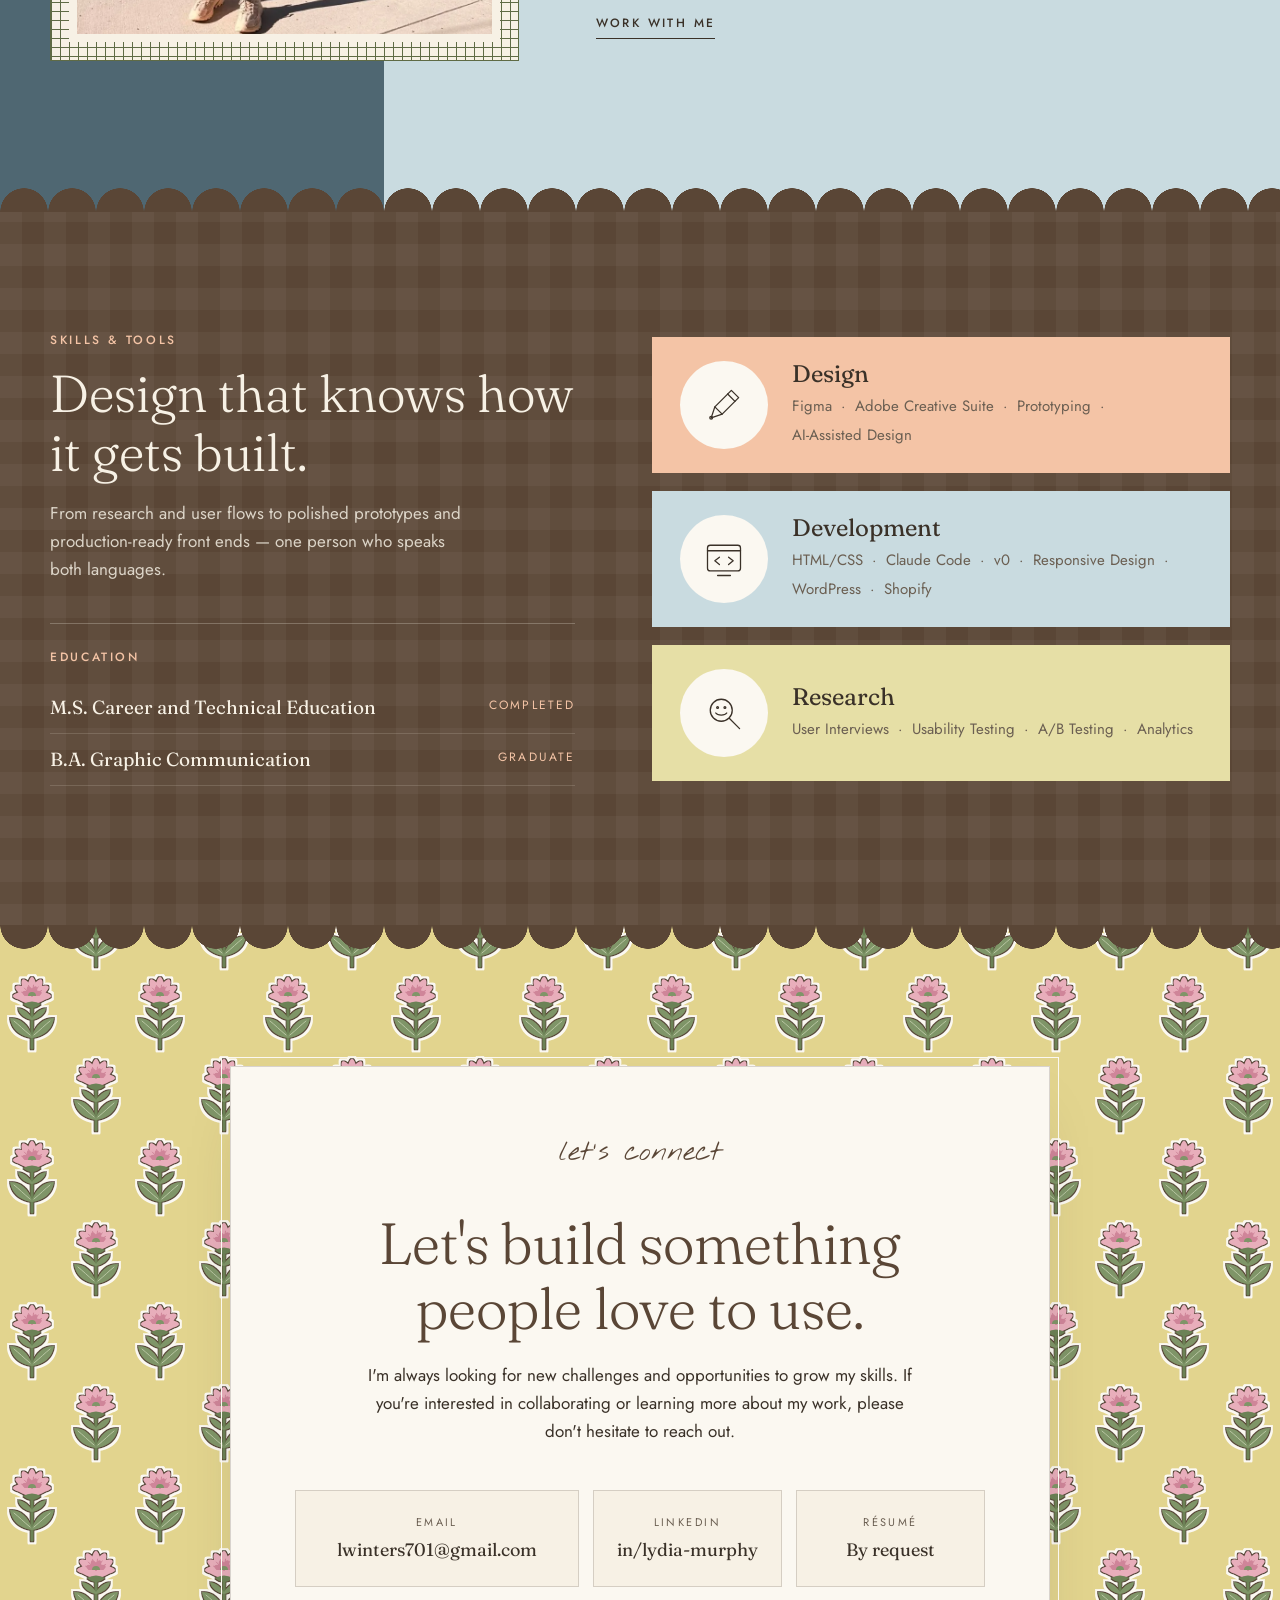
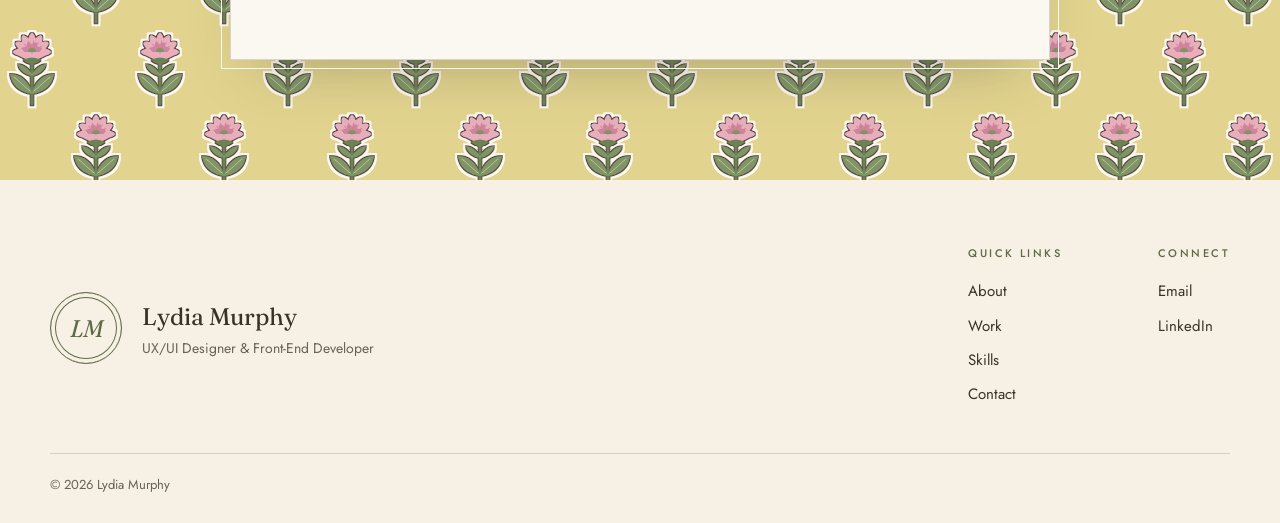
==== commit 040a652e: "Link preview card, WebP images, visitor stats hook - Branded 1200x630 link-preview image with Open G" ====
--- a/index.html
+++ b/index.html
@@ -6,6 +6,17 @@
   <title>Lydia Murphy | UX/UI Designer &amp; Front-End Developer</title>
   <meta name="description" content="Lydia Murphy is a UX/UI designer and front-end developer with five years of agency experience. Where design meets code.">
   <link rel="icon" href="favicon.svg" type="image/svg+xml">
+
+  <!-- Link previews (LinkedIn, iMessage, Slack…). __SITE_URL__ is filled in by Netlify at deploy time — see netlify.toml -->
+  <meta property="og:type" content="website">
+  <meta property="og:url" content="__SITE_URL__/">
+  <meta property="og:title" content="Lydia Murphy | UX/UI Designer &amp; Front-End Developer">
+  <meta property="og:description" content="Where design meets code. UX/UI designer and front-end developer with five years of agency experience.">
+  <meta property="og:image" content="__SITE_URL__/images/og-image.jpg">
+  <meta property="og:image:width" content="1200">
+  <meta property="og:image:height" content="630">
+  <meta property="og:image:alt" content="Lydia Murphy — UX/UI Designer and Front-End Developer. Where design meets code.">
+  <meta name="twitter:card" content="summary_large_image">
   <link rel="preconnect" href="https://fonts.googleapis.com">
   <link rel="preconnect" href="https://fonts.gstatic.com" crossorigin>
   <link href="https://fonts.googleapis.com/css2?family=Fraunces:ital,opsz,wght@0,9..144,300;0,9..144,400;0,9..144,500;1,9..144,300;1,9..144,400&family=Jost:wght@400;500&family=Nothing+You+Could+Do&display=swap" rel="stylesheet">
@@ -56,7 +67,7 @@
               <defs><path id="seal-path" d="M60,60 m-46,0 a46,46 0 1,1 92,0 a46,46 0 1,1 -92,0"/></defs>
               <text><textPath href="#seal-path" textLength="286" lengthAdjust="spacing">design for the user ✦ design for the user ✦</textPath></text>
             </svg>
-            <img class="seal-photo" src="images/hero-portrait.jpg" alt="Lydia Murphy" width="600" height="600">
+            <img class="seal-photo" src="images/hero-portrait.webp" alt="Lydia Murphy" width="400" height="400">
           </div>
           <p class="eyebrow hero-roles"><span>UX/UI Designer</span> <span class="dot" aria-hidden="true">•</span> <span>Front-End Developer</span></p>
           <h1>Where design <em>meets code</em></h1>
@@ -104,7 +115,7 @@
       <div class="about-inner">
         <div class="about-photo-wrap">
           <figure class="grid-frame">
-            <img src="images/about-photo.jpg" alt="Lydia hiking, giving two thumbs up" width="900" height="1200" loading="lazy">
+            <img src="images/about-photo.webp" alt="Lydia hiking, giving two thumbs up" width="900" height="1200" loading="lazy">
           </figure>
         </div>
         <div class="about-copy">
@@ -172,15 +183,15 @@
         <h2>Let's build something people love to use.</h2>
         <p>I'm always looking for new challenges and opportunities to grow my skills. If you're interested in collaborating or learning more about my work, please don't hesitate to reach out.</p>
         <div class="contact-links">
-          <a class="contact-link" href="mailto:lwinters701@gmail.com">
+          <a class="contact-link" data-goatcounter-click="contact-email" href="mailto:lwinters701@gmail.com">
             <span class="contact-label">Email</span>
             <span class="contact-value">lwinters701@gmail.com</span>
           </a>
-          <a class="contact-link" href="https://www.linkedin.com/in/lydia-murphy-5b301017a" target="_blank" rel="noopener noreferrer">
+          <a class="contact-link" data-goatcounter-click="contact-linkedin" href="https://www.linkedin.com/in/lydia-murphy-5b301017a" target="_blank" rel="noopener noreferrer">
             <span class="contact-label">LinkedIn</span>
             <span class="contact-value">in/lydia-murphy</span>
           </a>
-          <a class="contact-link" href="mailto:lwinters701@gmail.com?subject=Resume%20Request">
+          <a class="contact-link" data-goatcounter-click="contact-resume" href="mailto:lwinters701@gmail.com?subject=Resume%20Request">
             <span class="contact-label">Résumé</span>
             <span class="contact-value">By request</span>
           </a>
@@ -217,7 +228,7 @@
   <dialog class="modal" id="project-modal" aria-labelledby="modal-title">
     <button class="modal-close" aria-label="Close">×</button>
     <div class="modal-media">
-      <img id="modal-img" src="" alt="">
+      <img id="modal-img" alt="">
       <div class="modal-nav" hidden>
         <button class="modal-prev" aria-label="Previous image">←</button>
         <span class="modal-count"></span>
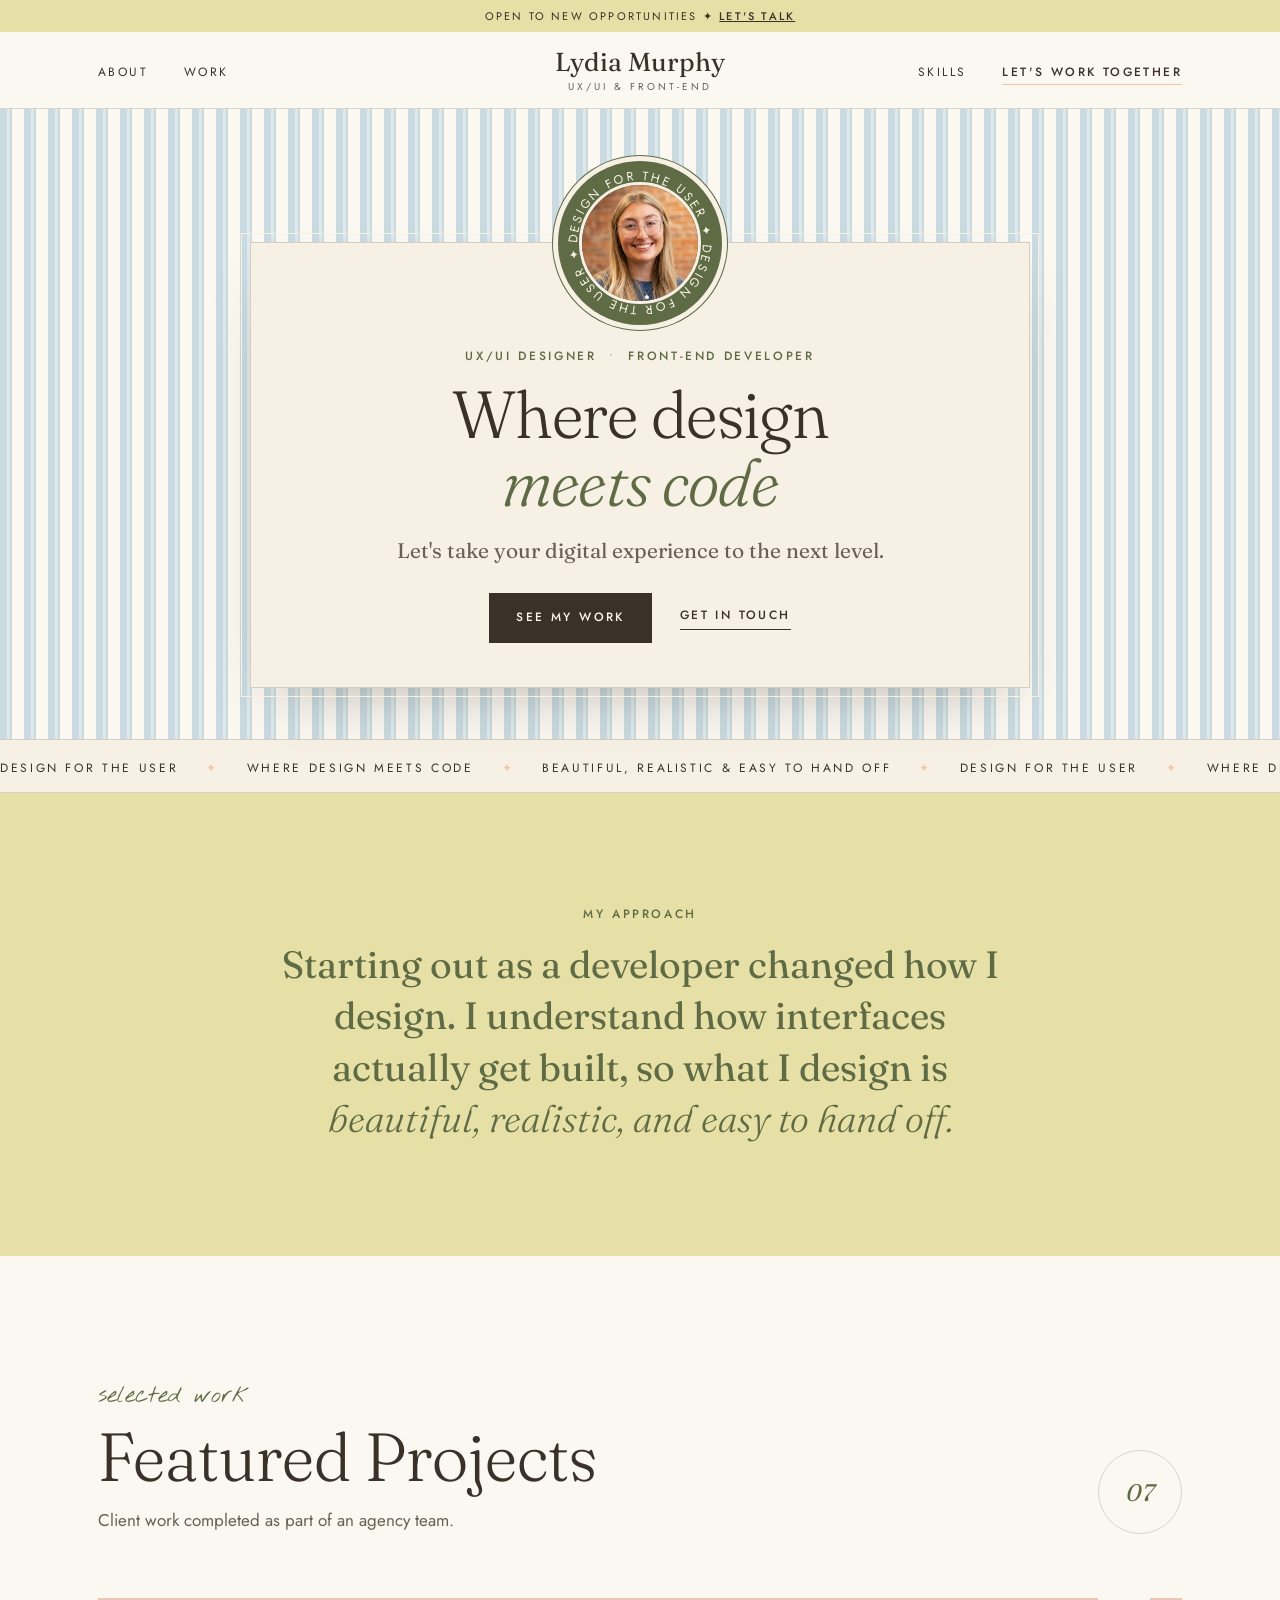
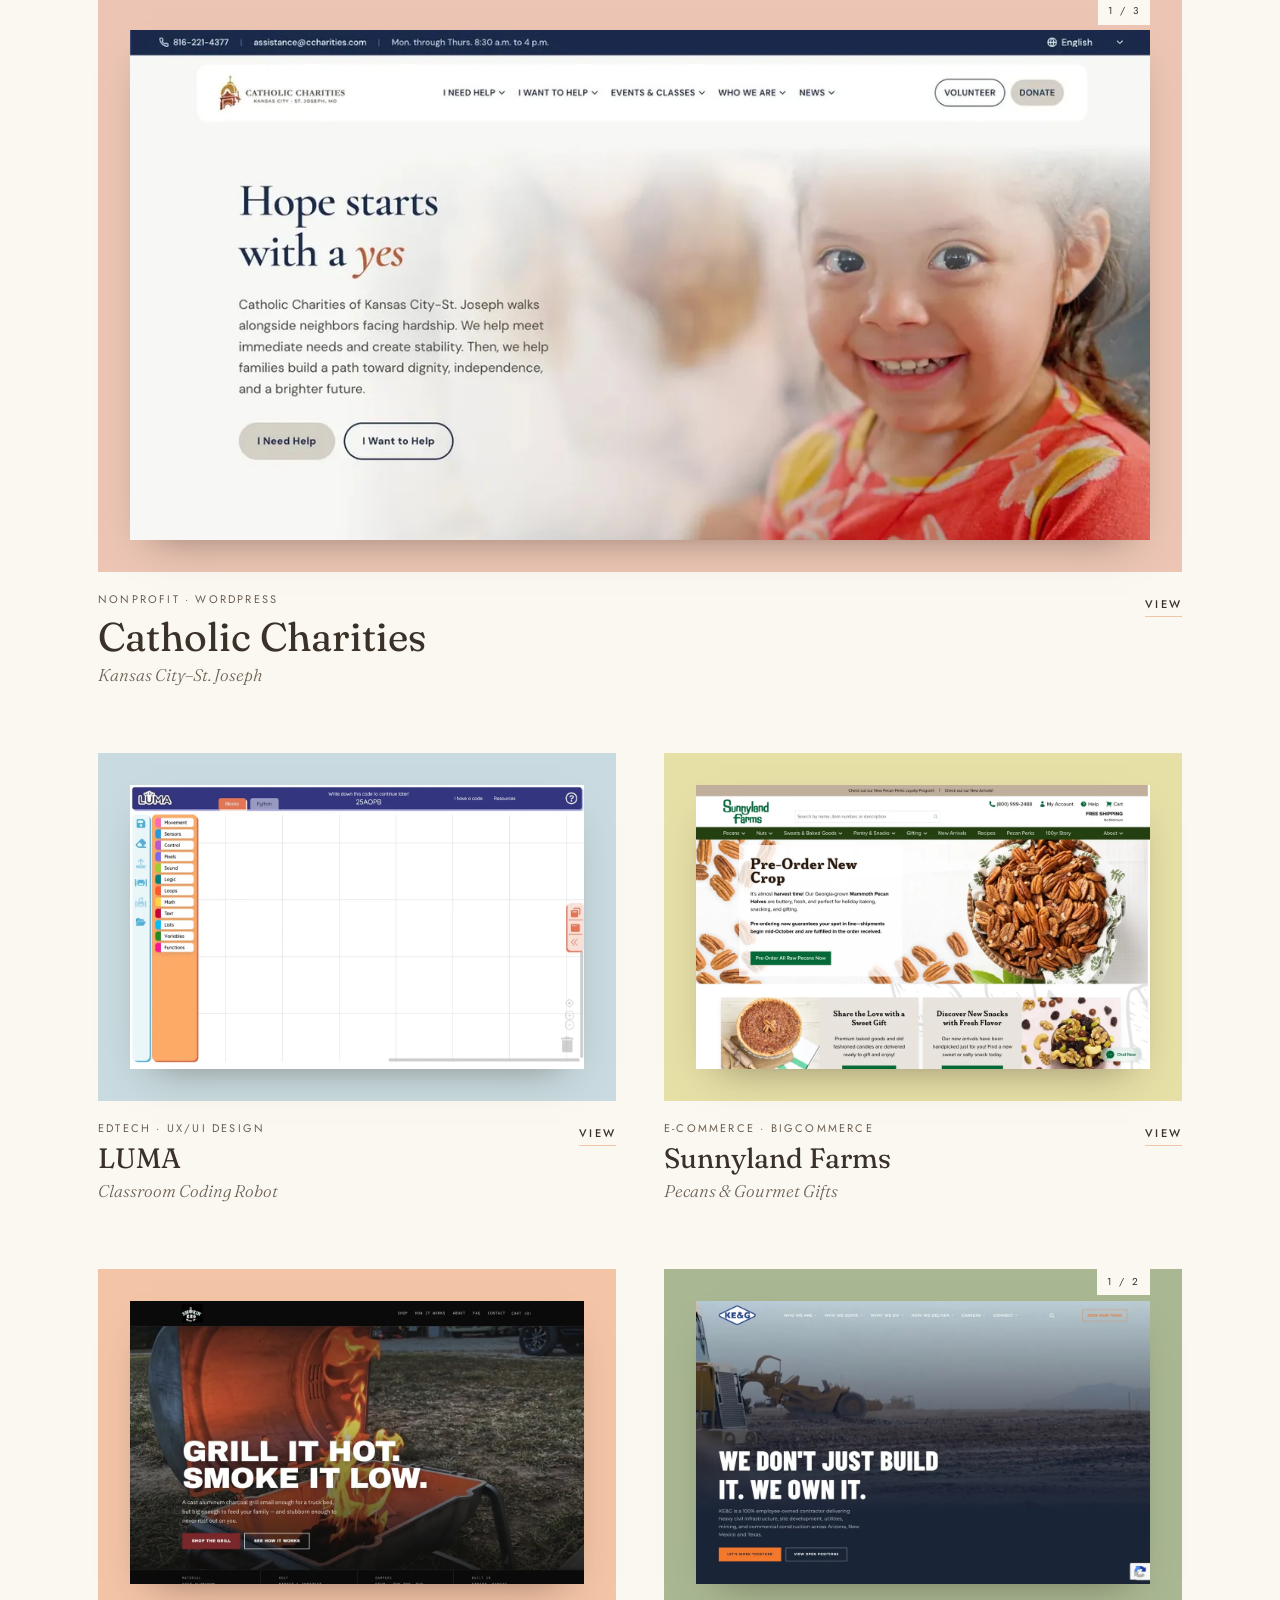
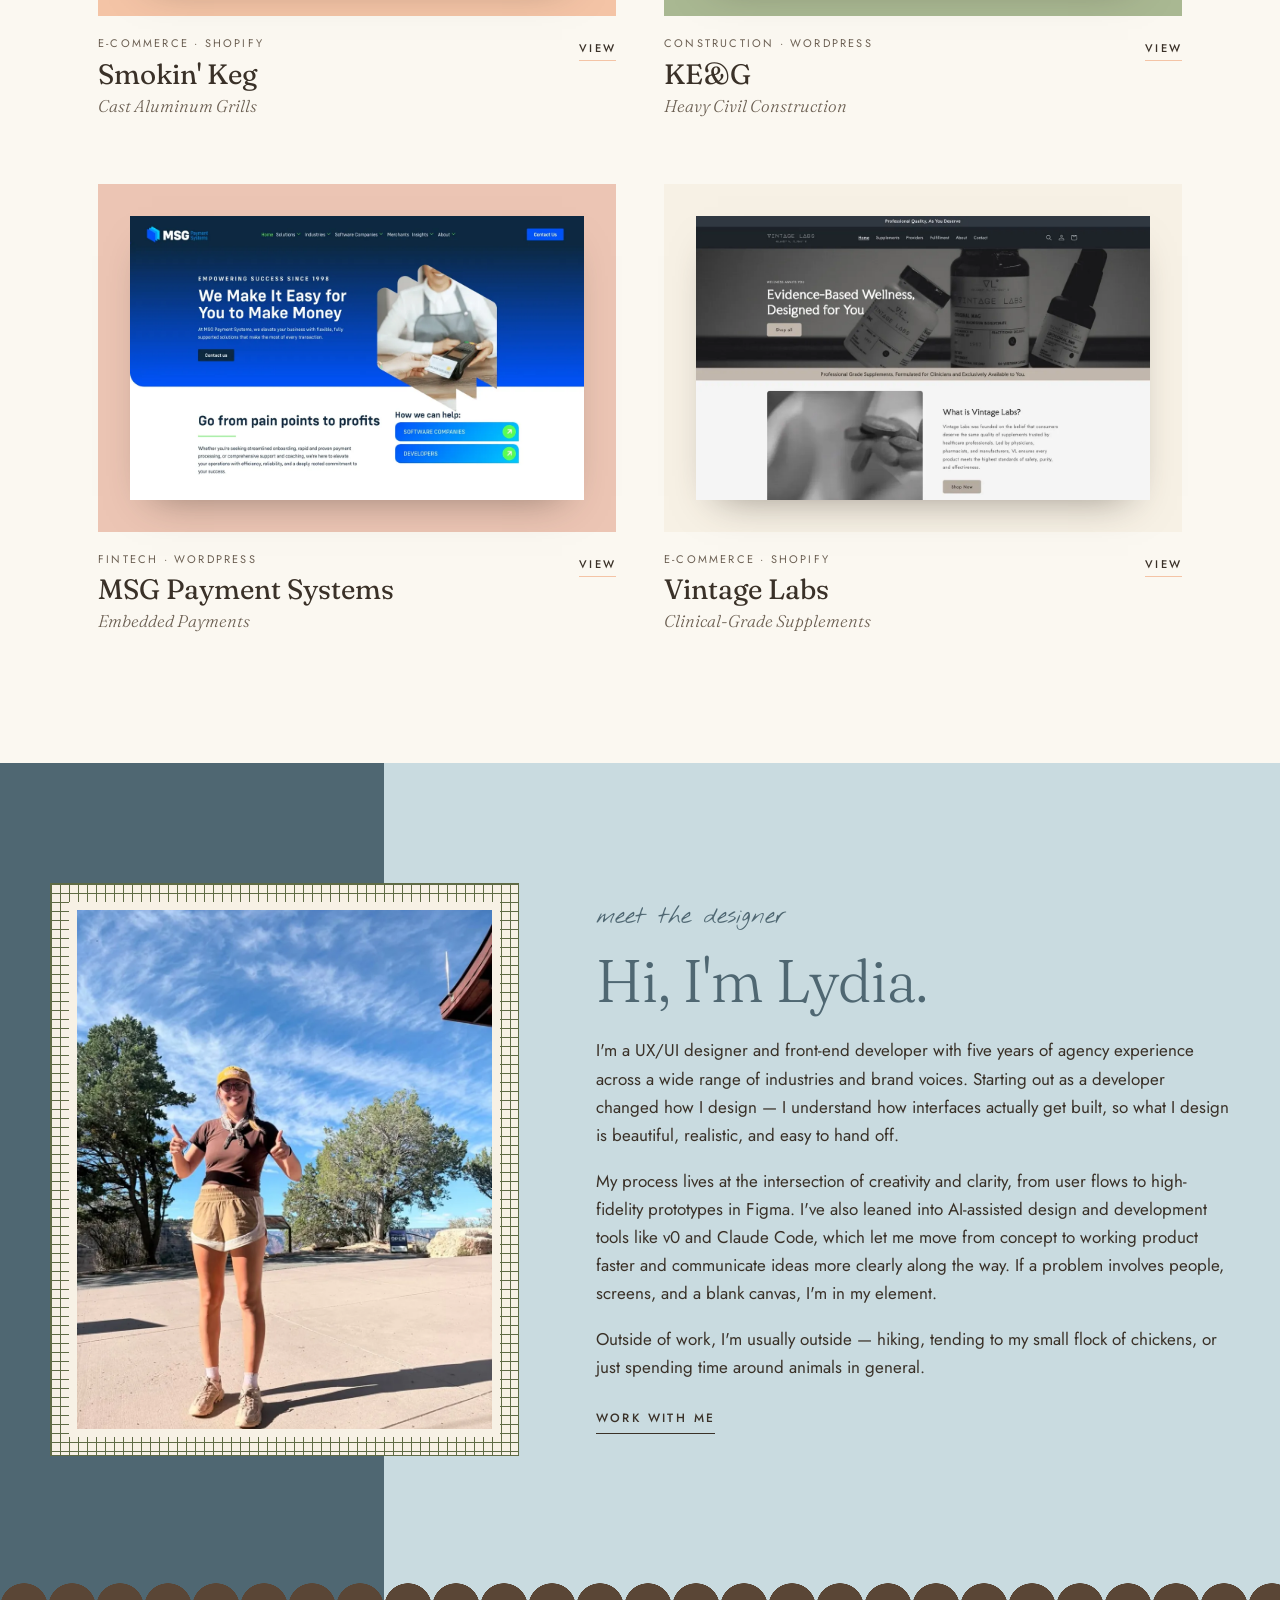
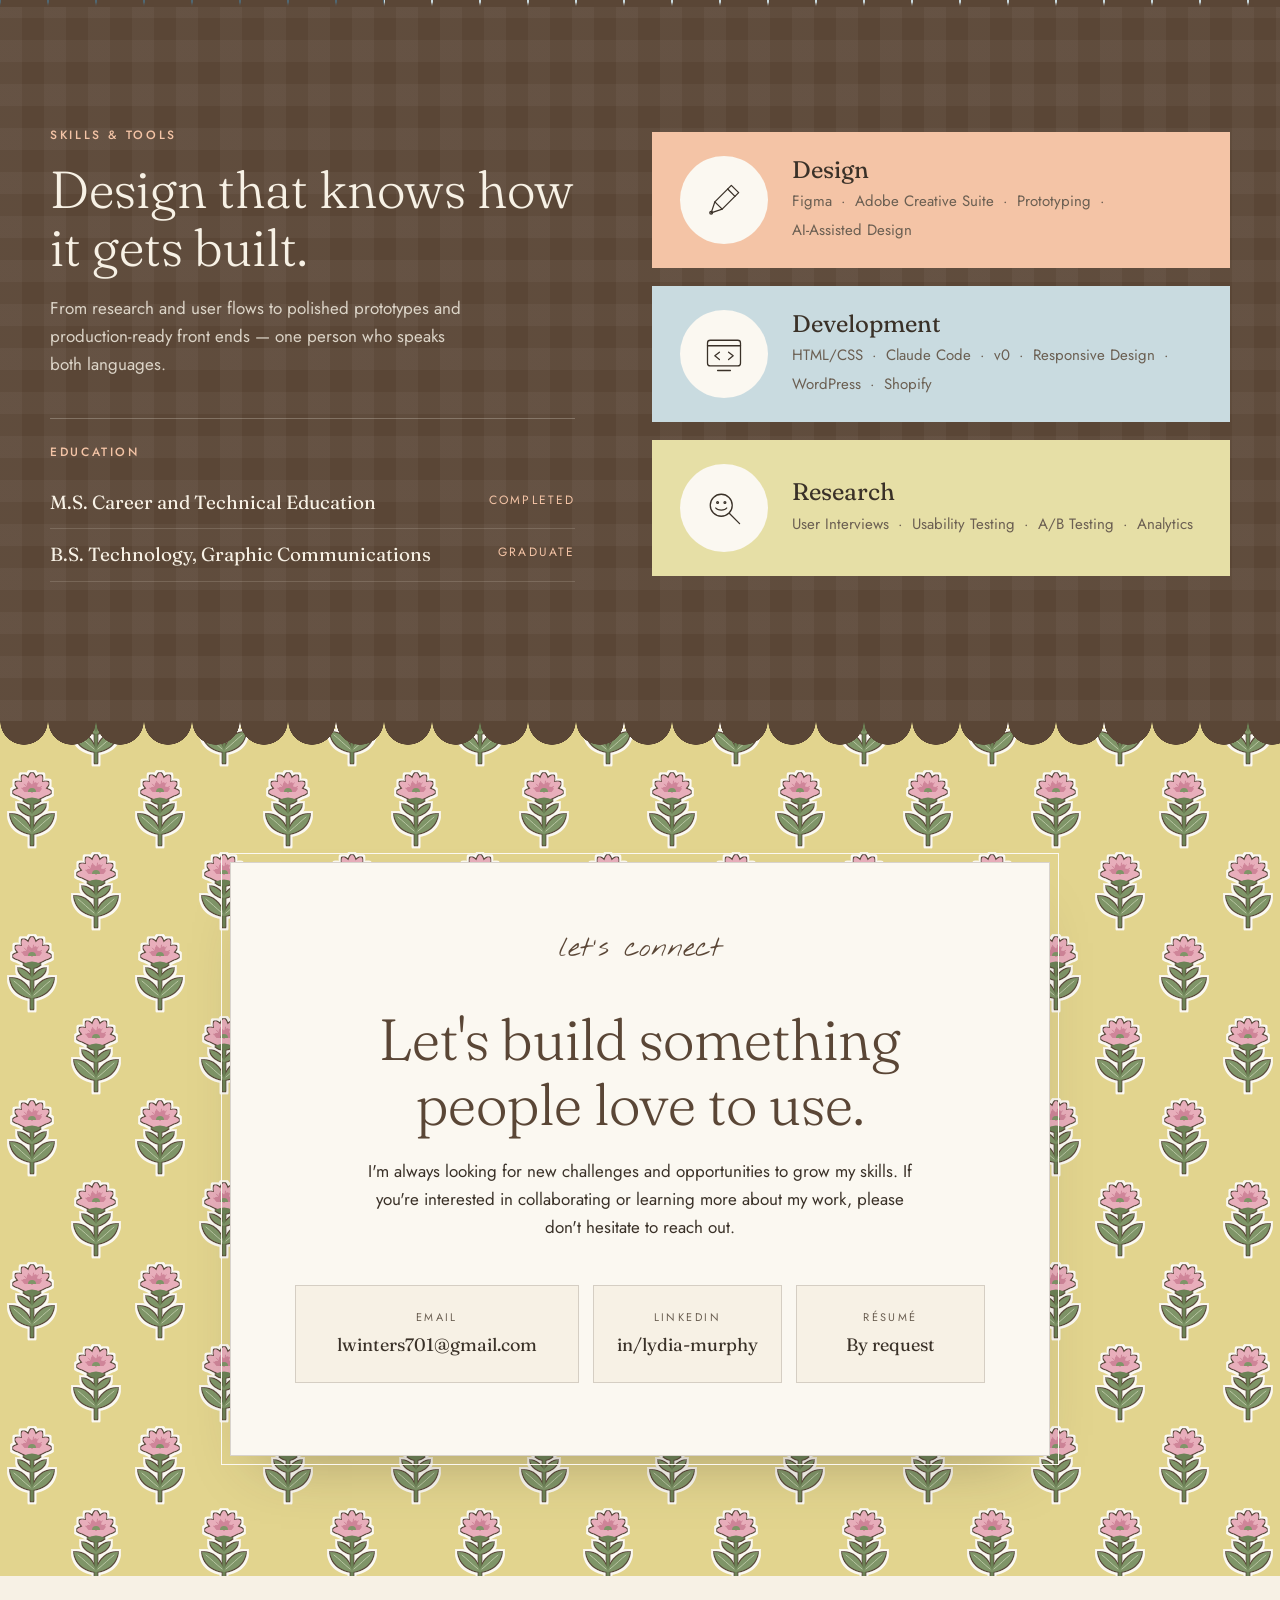
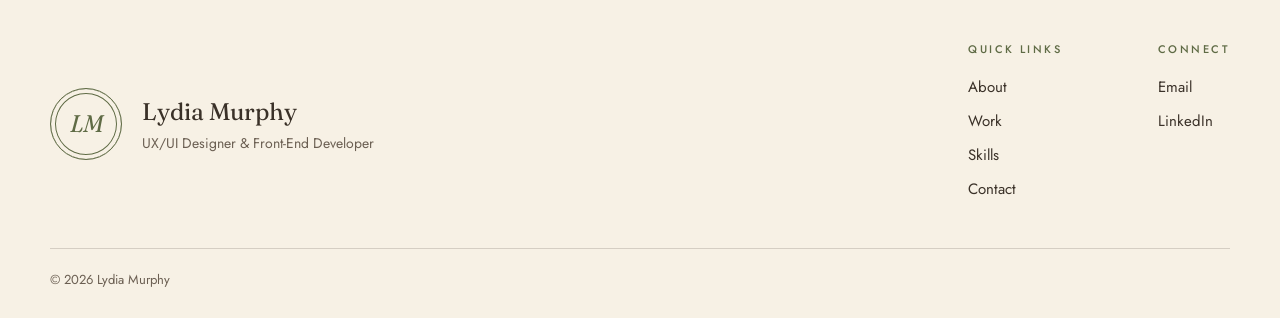
==== commit 3bcb1ae2: "Fill in résumé from 2024 résumé; correct degree on site Résumé now has LimeLight Marketing, PSU Web " ====
--- a/index.html
+++ b/index.html
@@ -140,7 +140,7 @@
             <p class="eyebrow">Education</p>
             <ul>
               <li><strong>M.S. Career and Technical Education</strong><span>Completed</span></li>
-              <li><strong>B.A. Graphic Communication</strong><span>Graduate</span></li>
+              <li><strong>B.S. Technology, Graphic Communications</strong><span>Graduate</span></li>
             </ul>
           </div>
         </div>
--- a/styles.css
+++ b/styles.css
@@ -190,7 +190,7 @@
       #dfe9eb 7px 10px,
       var(--blue) 10px 12px,
       var(--ivory) 12px 24px);
-  padding: clamp(40px, 7vw, 96px) var(--gutter);
+  padding: clamp(32px, 4vw, 56px) var(--gutter);
 }
 
 .hero-inner {
@@ -209,8 +209,8 @@
   outline-offset: 8px;
   width: 100%;
   max-width: 780px;
-  margin-top: 96px;
-  padding: 130px clamp(20px, 5vw, 64px) clamp(36px, 5vw, 56px);
+  margin-top: 82px;
+  padding: 104px clamp(20px, 5vw, 64px) clamp(32px, 4vw, 44px);
   text-align: center;
   box-shadow: 0 30px 60px -30px rgba(58, 49, 40, 0.35);
 }
@@ -218,7 +218,7 @@
 .seal {
   position: absolute;
   top: 0; left: 50%;
-  width: 200px; height: 200px;
+  width: 164px; height: 164px;
   transform: translate(-50%, -50%);
   border-radius: 50%;
   background: var(--olive);
@@ -239,7 +239,7 @@
   text-transform: uppercase;
 }
 .seal-photo {
-  width: 150px; height: 150px;
+  width: 122px; height: 122px;
   border-radius: 50%;
   object-fit: cover;
   border: 3px solid var(--cream);
@@ -251,7 +251,7 @@
 .hero-card .dot { color: var(--sage); margin: 0 6px; }
 
 .hero h1 {
-  font-size: clamp(44px, 6.4vw, 84px);
+  font-size: clamp(42px, 5.2vw, 68px);
   font-weight: 300;
   line-height: 1.02;
   letter-spacing: -0.01em;
@@ -262,8 +262,8 @@
   font-family: var(--serif);
   font-size: clamp(18px, 1.8vw, 21px);
   color: var(--ink-soft);
-  margin: 22px auto 30px;
-  max-width: 28ch;
+  margin: 16px auto 26px;
+  max-width: 40ch;
 }
 
 .hero-actions { display: flex; gap: 28px; justify-content: center; align-items: center; flex-wrap: wrap; }
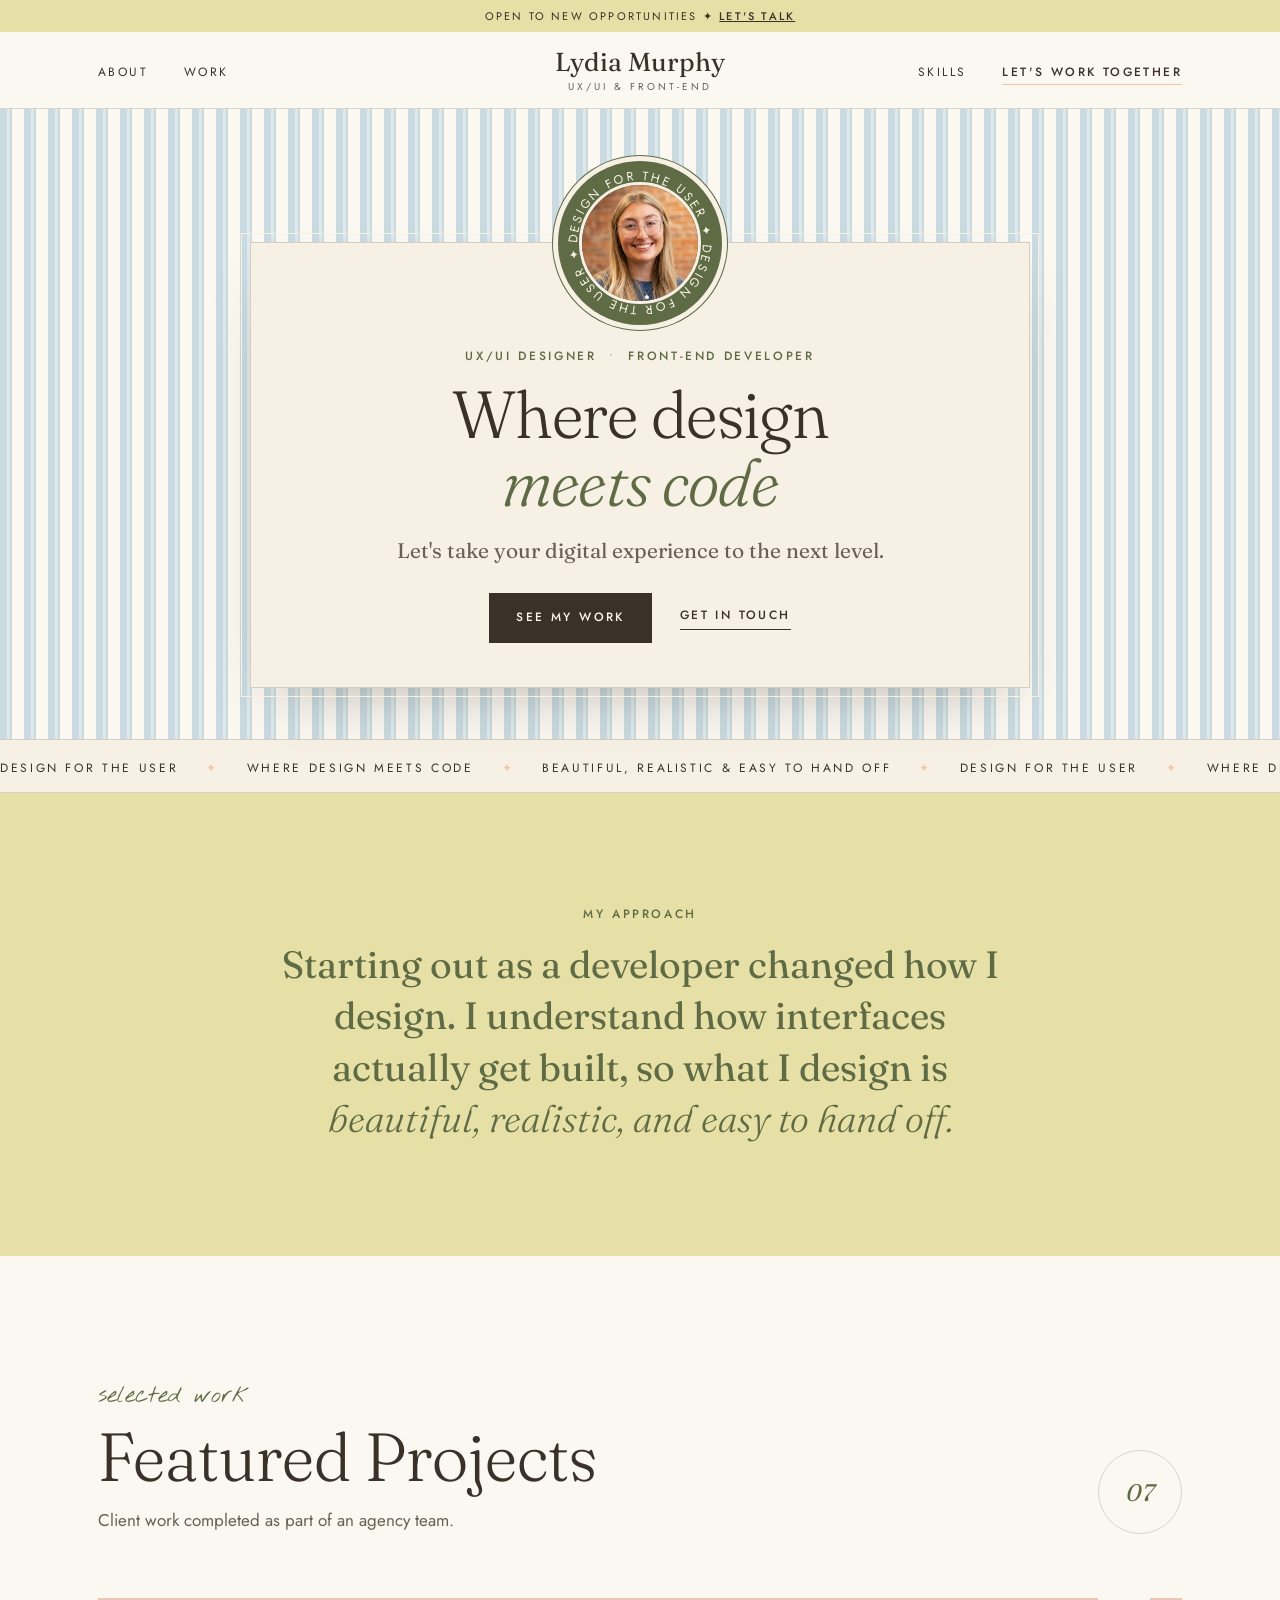
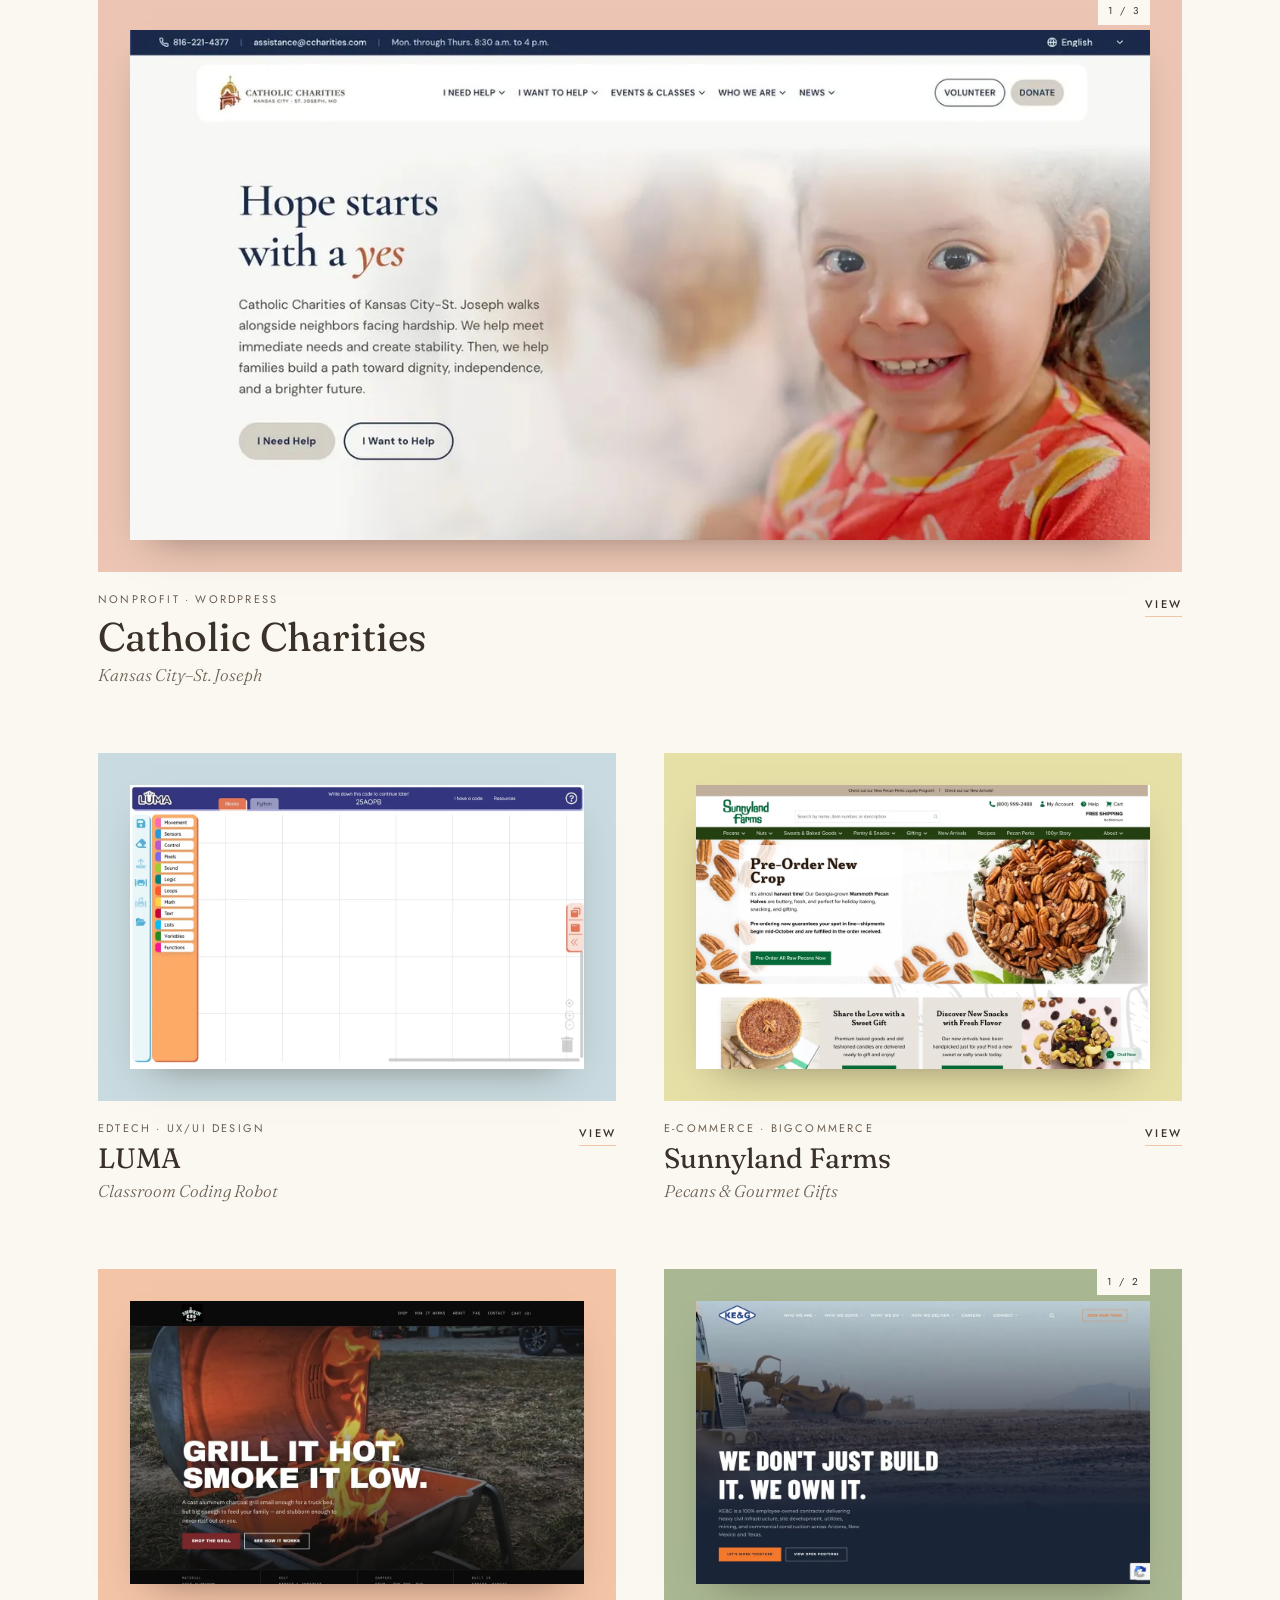
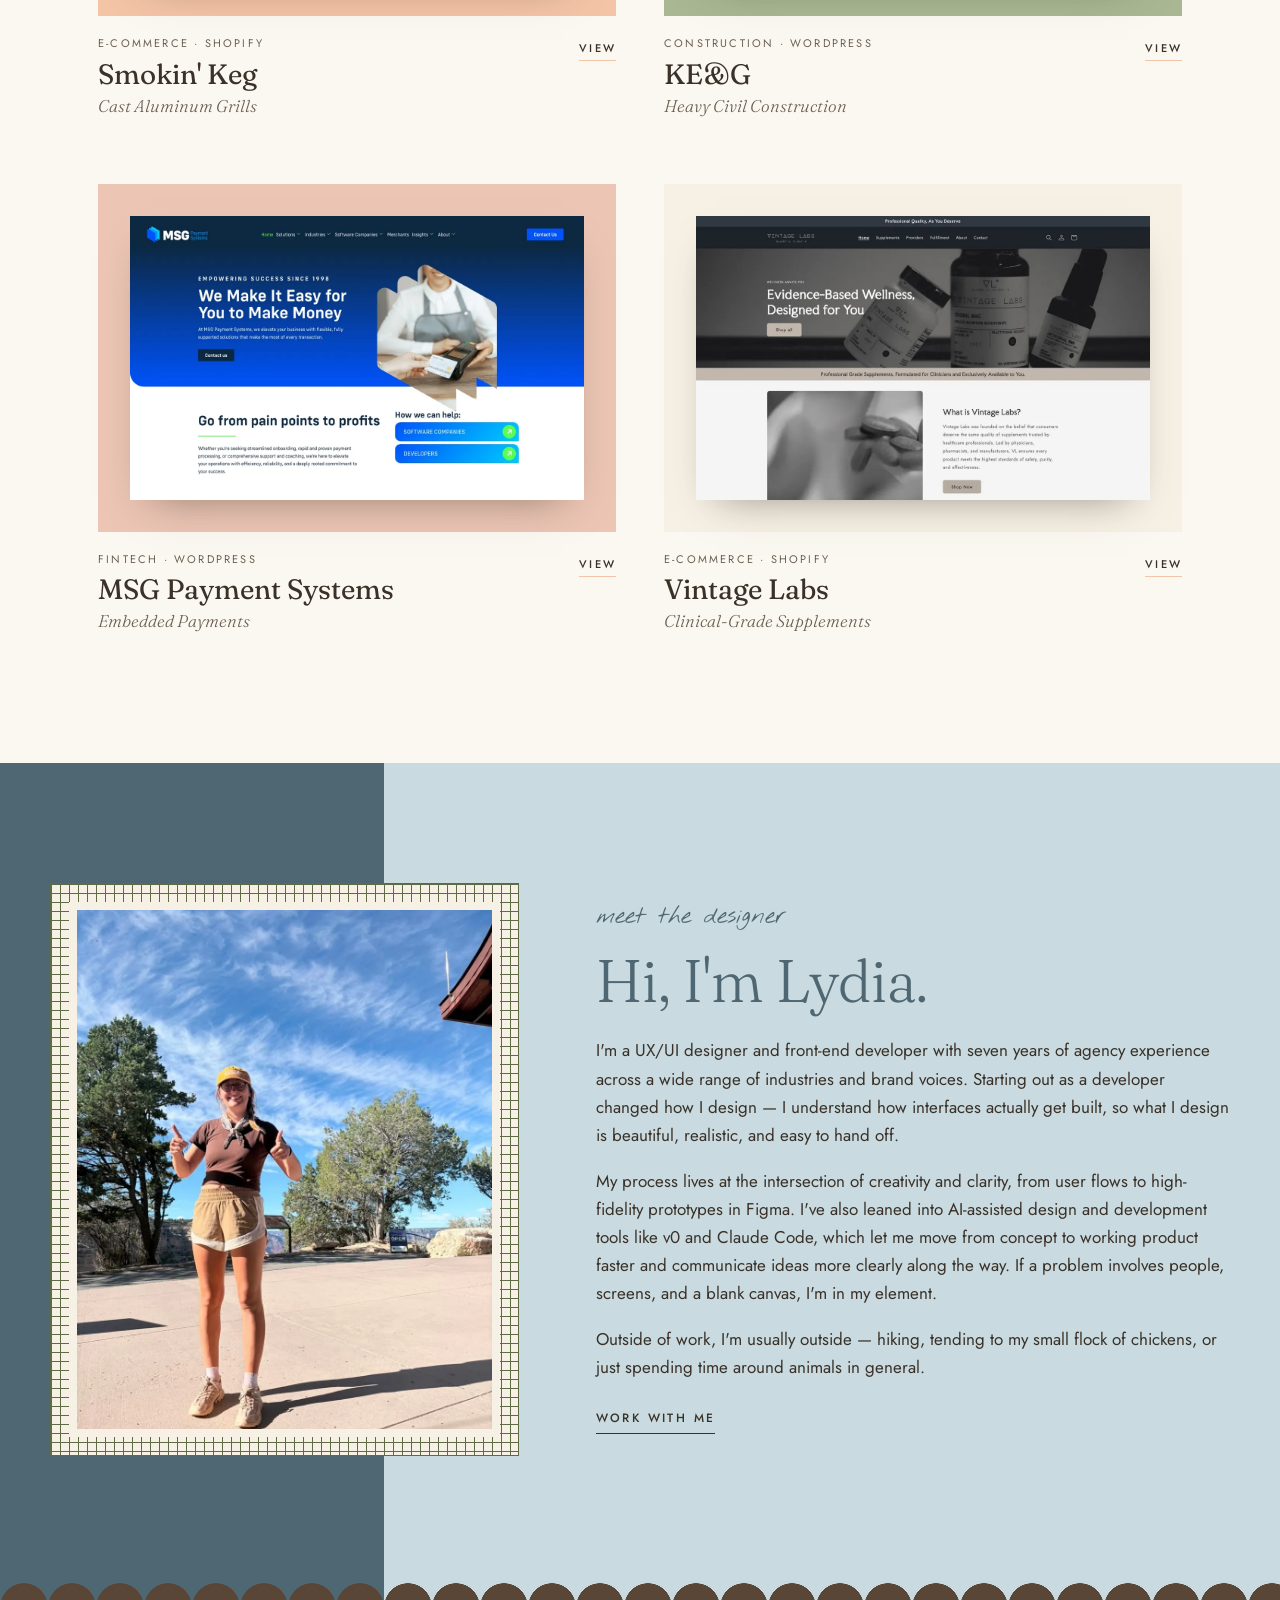
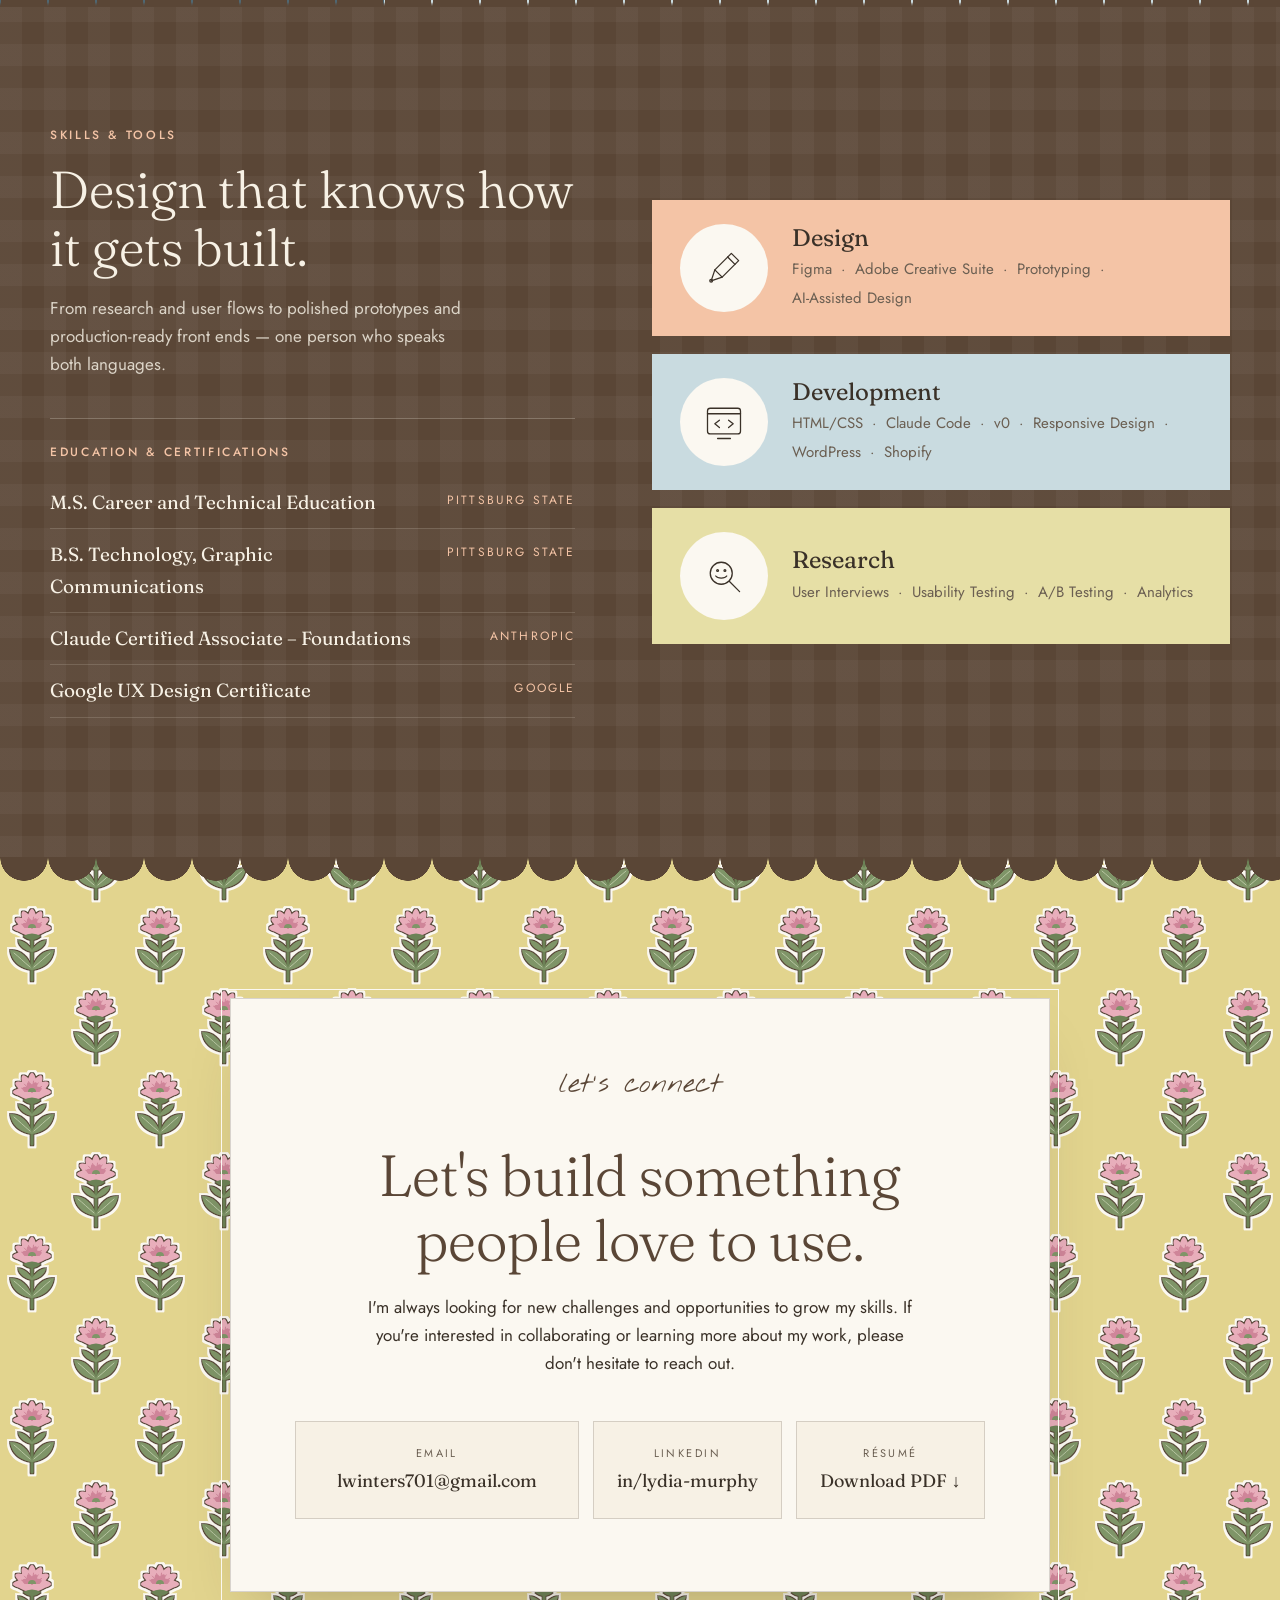
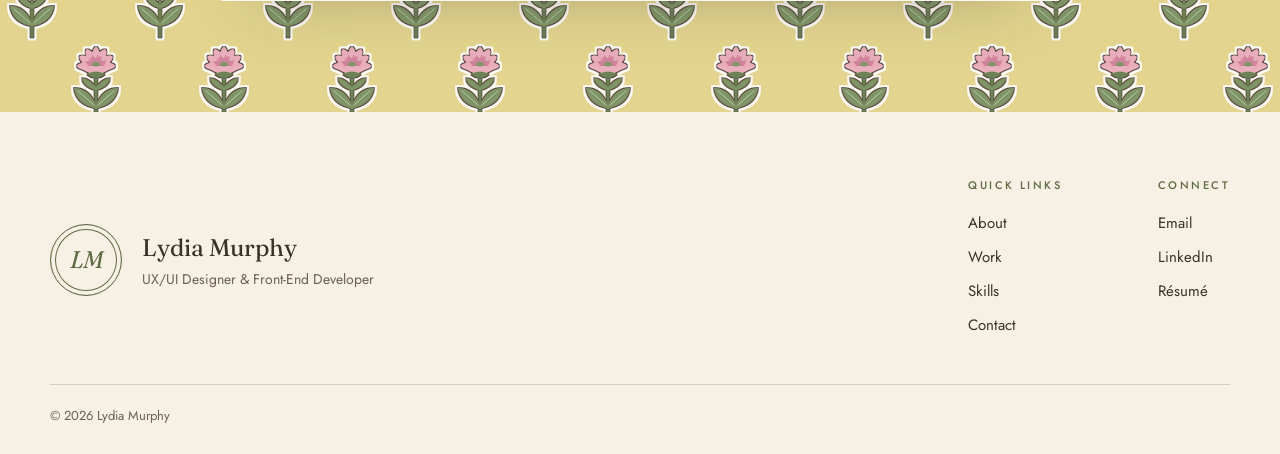
==== commit b805565b: "Polish résumé and link it from the site Résumé: current title (Associate UI/UX Designer), project-sp" ====
--- a/index.html
+++ b/index.html
@@ -4,14 +4,14 @@
   <meta charset="utf-8">
   <meta name="viewport" content="width=device-width, initial-scale=1">
   <title>Lydia Murphy | UX/UI Designer &amp; Front-End Developer</title>
-  <meta name="description" content="Lydia Murphy is a UX/UI designer and front-end developer with five years of agency experience. Where design meets code.">
+  <meta name="description" content="Lydia Murphy is a UX/UI designer and front-end developer with seven years of agency experience. Where design meets code.">
   <link rel="icon" href="favicon.svg" type="image/svg+xml">
 
   <!-- Link previews (LinkedIn, iMessage, Slack…). __SITE_URL__ is filled in by Netlify at deploy time — see netlify.toml -->
   <meta property="og:type" content="website">
   <meta property="og:url" content="__SITE_URL__/">
   <meta property="og:title" content="Lydia Murphy | UX/UI Designer &amp; Front-End Developer">
-  <meta property="og:description" content="Where design meets code. UX/UI designer and front-end developer with five years of agency experience.">
+  <meta property="og:description" content="Where design meets code. UX/UI designer and front-end developer with seven years of agency experience.">
   <meta property="og:image" content="__SITE_URL__/images/og-image.jpg">
   <meta property="og:image:width" content="1200">
   <meta property="og:image:height" content="630">
@@ -121,7 +121,7 @@
         <div class="about-copy">
           <p class="script">meet the designer</p>
           <h2>Hi, I'm Lydia.</h2>
-          <p>I'm a UX/UI designer and front-end developer with five years of agency experience across a wide range of industries and brand voices. Starting out as a developer changed how I design — I understand how interfaces actually get built, so what I design is beautiful, realistic, and easy to hand off.</p>
+          <p>I'm a UX/UI designer and front-end developer with seven years of agency experience across a wide range of industries and brand voices. Starting out as a developer changed how I design — I understand how interfaces actually get built, so what I design is beautiful, realistic, and easy to hand off.</p>
           <p>My process lives at the intersection of creativity and clarity, from user flows to high-fidelity prototypes in Figma. I've also leaned into AI-assisted design and development tools like v0 and Claude Code, which let me move from concept to working product faster and communicate ideas more clearly along the way. If a problem involves people, screens, and a blank canvas, I'm in my element.</p>
           <p>Outside of work, I'm usually outside — hiking, tending to my small flock of chickens, or just spending time around animals in general.</p>
           <a class="link-underline" href="#contact">Work with me</a>
@@ -137,10 +137,12 @@
           <h2>Design that knows how it gets built.</h2>
           <p>From research and user flows to polished prototypes and production-ready front ends — one person who speaks both languages.</p>
           <div class="education">
-            <p class="eyebrow">Education</p>
+            <p class="eyebrow">Education &amp; certifications</p>
             <ul>
-              <li><strong>M.S. Career and Technical Education</strong><span>Completed</span></li>
-              <li><strong>B.S. Technology, Graphic Communications</strong><span>Graduate</span></li>
+              <li><strong>M.S. Career and Technical Education</strong><span>Pittsburg State</span></li>
+              <li><strong>B.S. Technology, Graphic Communications</strong><span>Pittsburg State</span></li>
+              <li><strong>Claude Certified Associate – Foundations</strong><span>Anthropic</span></li>
+              <li><strong>Google UX Design Certificate</strong><span>Google</span></li>
             </ul>
           </div>
         </div>
@@ -191,9 +193,9 @@
             <span class="contact-label">LinkedIn</span>
             <span class="contact-value">in/lydia-murphy</span>
           </a>
-          <a class="contact-link" data-goatcounter-click="contact-resume" href="mailto:lwinters701@gmail.com?subject=Resume%20Request">
+          <a class="contact-link" data-goatcounter-click="contact-resume" href="resume/Lydia-Murphy-Resume.pdf" download>
             <span class="contact-label">Résumé</span>
-            <span class="contact-value">By request</span>
+            <span class="contact-value">Download PDF ↓</span>
           </a>
         </div>
       </div>
@@ -217,7 +219,7 @@
         </div>
         <div>
           <p class="eyebrow">Connect</p>
-          <ul><li><a href="mailto:lwinters701@gmail.com">Email</a></li><li><a href="https://www.linkedin.com/in/lydia-murphy-5b301017a" target="_blank" rel="noopener noreferrer">LinkedIn</a></li></ul>
+          <ul><li><a href="mailto:lwinters701@gmail.com">Email</a></li><li><a href="https://www.linkedin.com/in/lydia-murphy-5b301017a" target="_blank" rel="noopener noreferrer">LinkedIn</a></li><li><a href="resume/Lydia-Murphy-Resume.pdf" download data-goatcounter-click="footer-resume">Résumé</a></li></ul>
         </div>
       </div>
     </div>
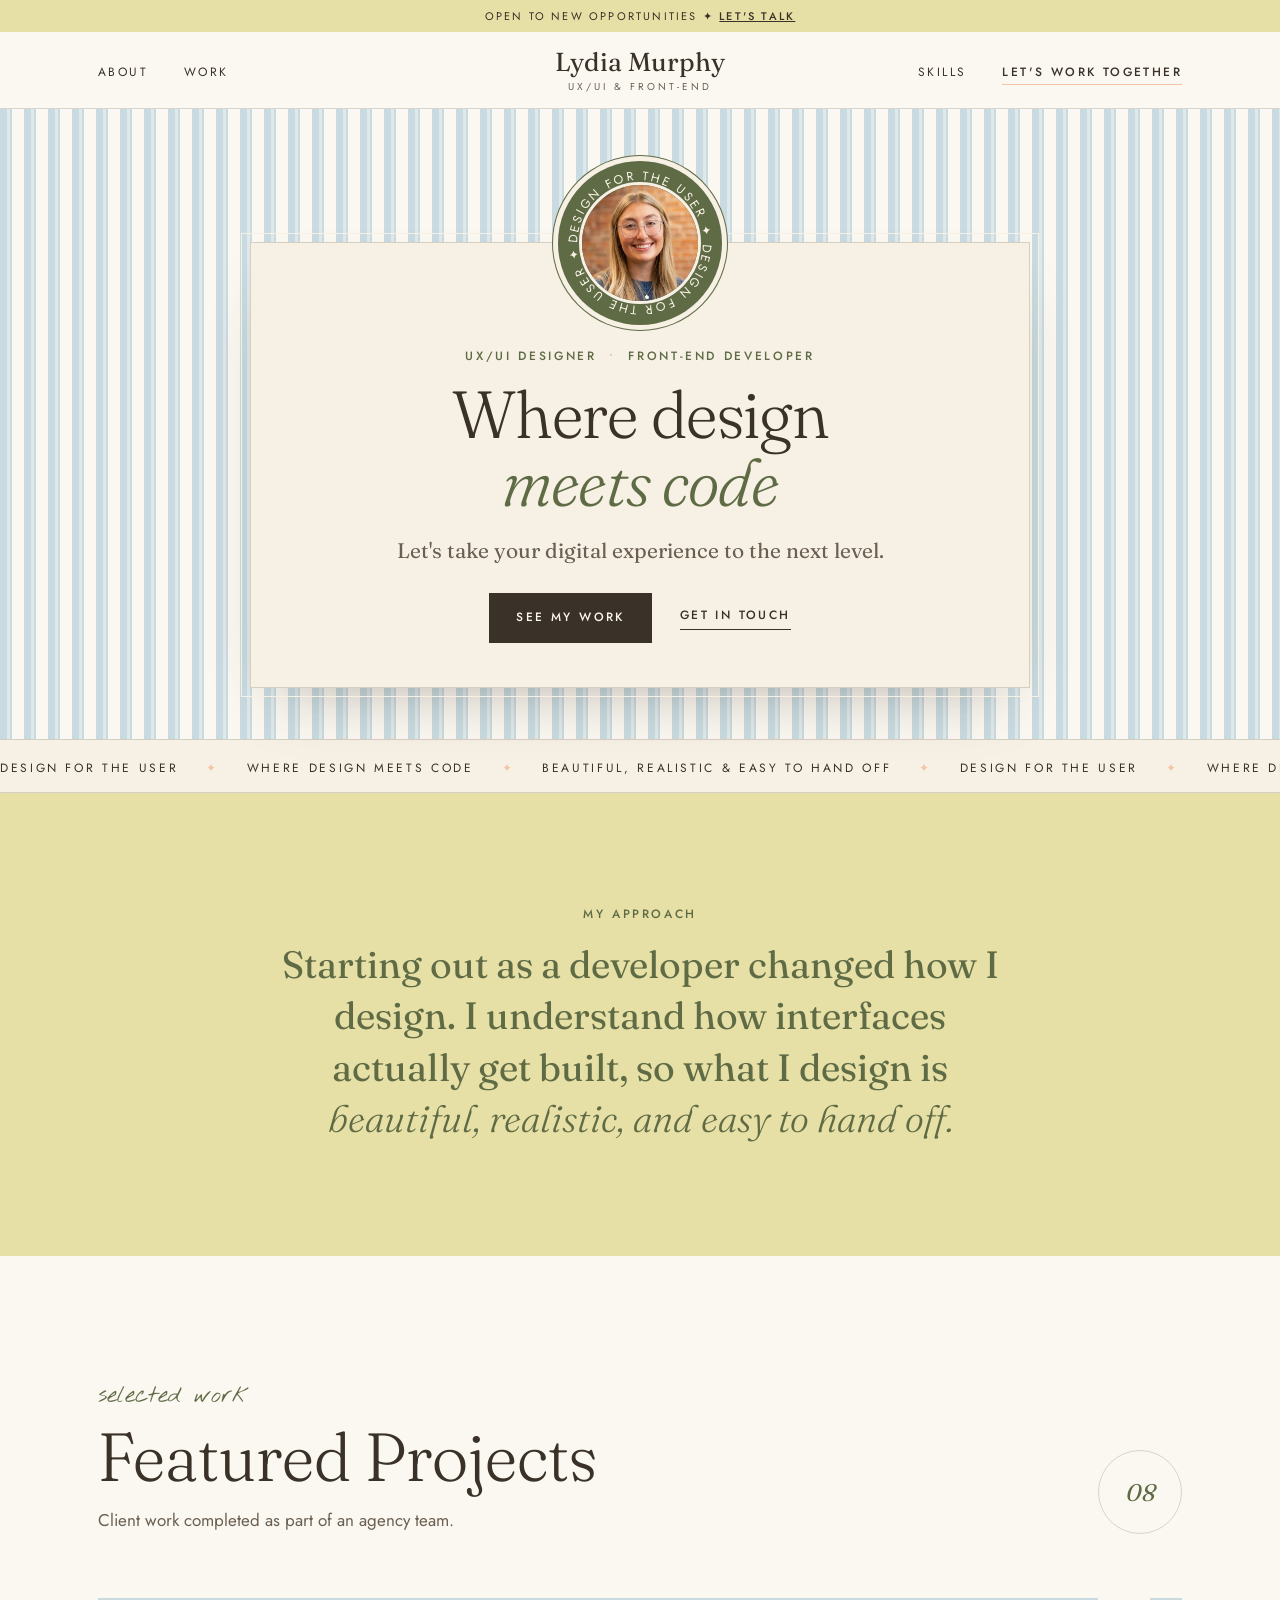
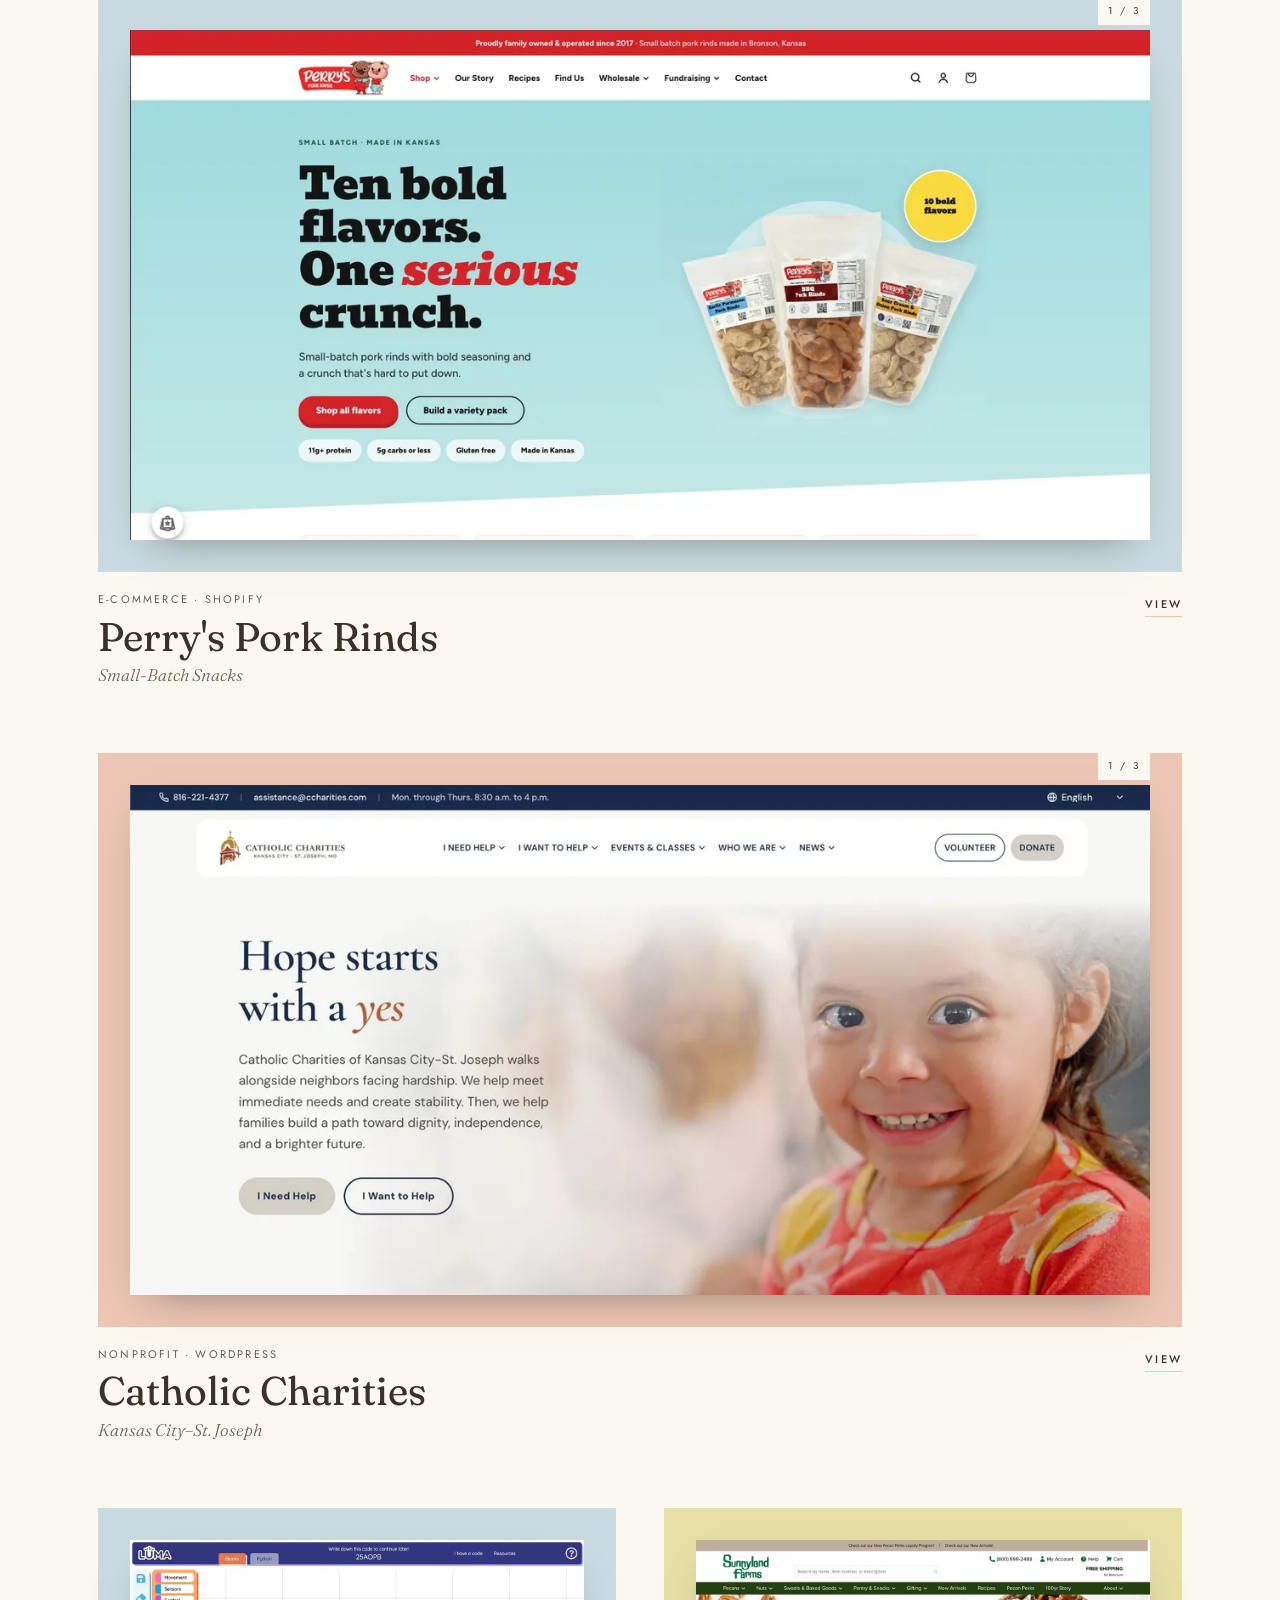
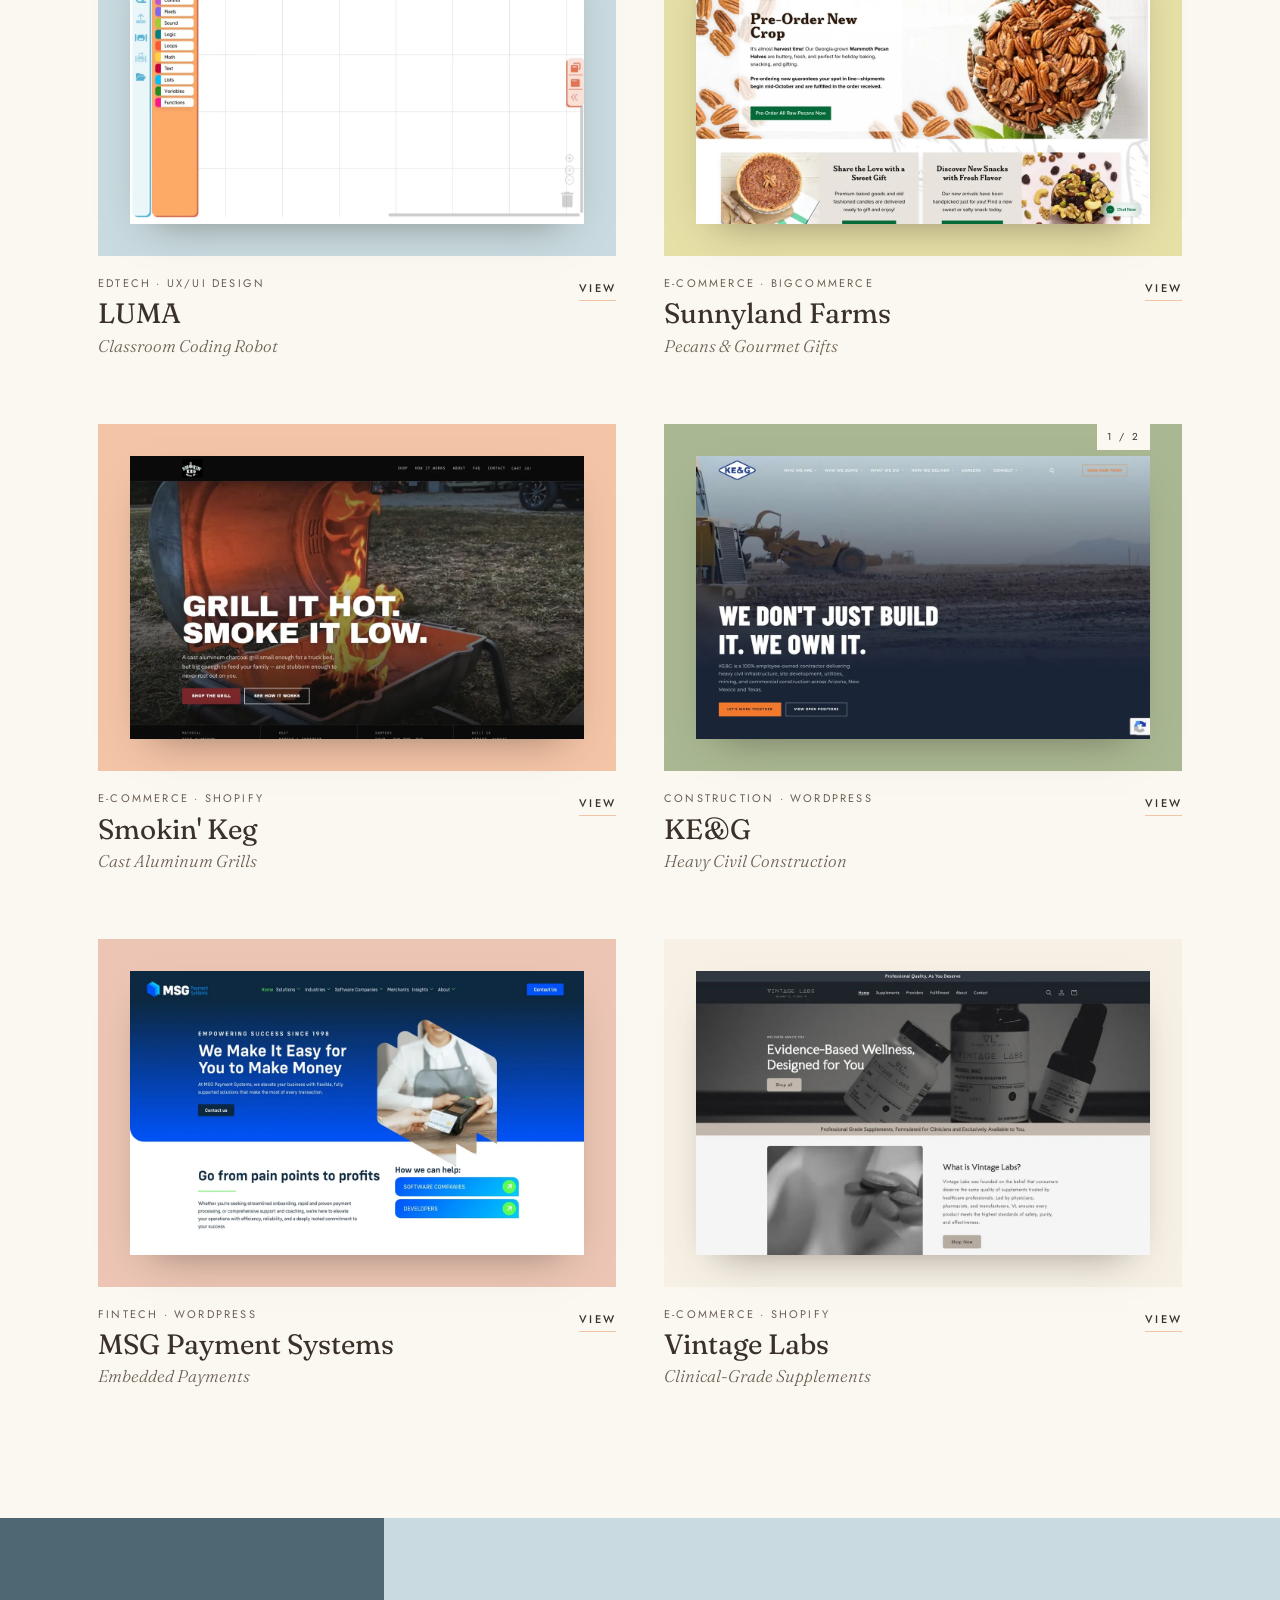
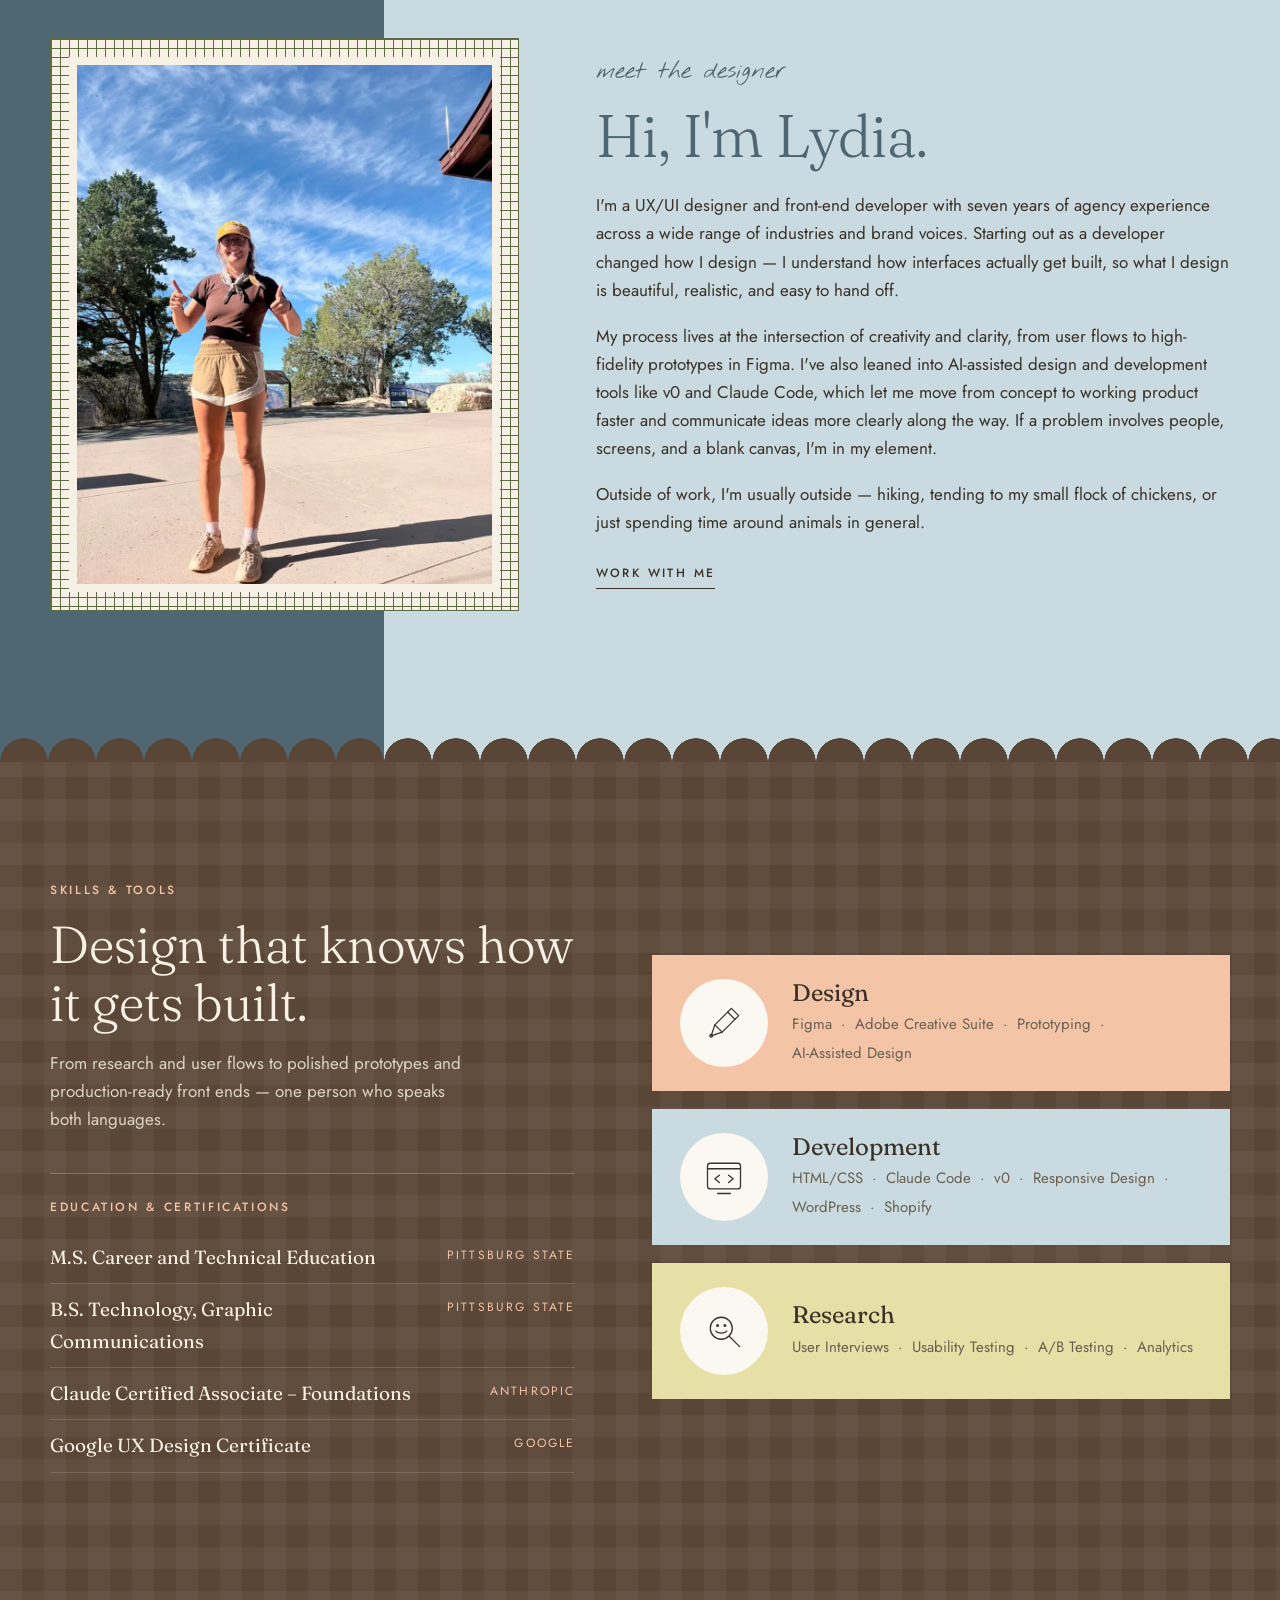
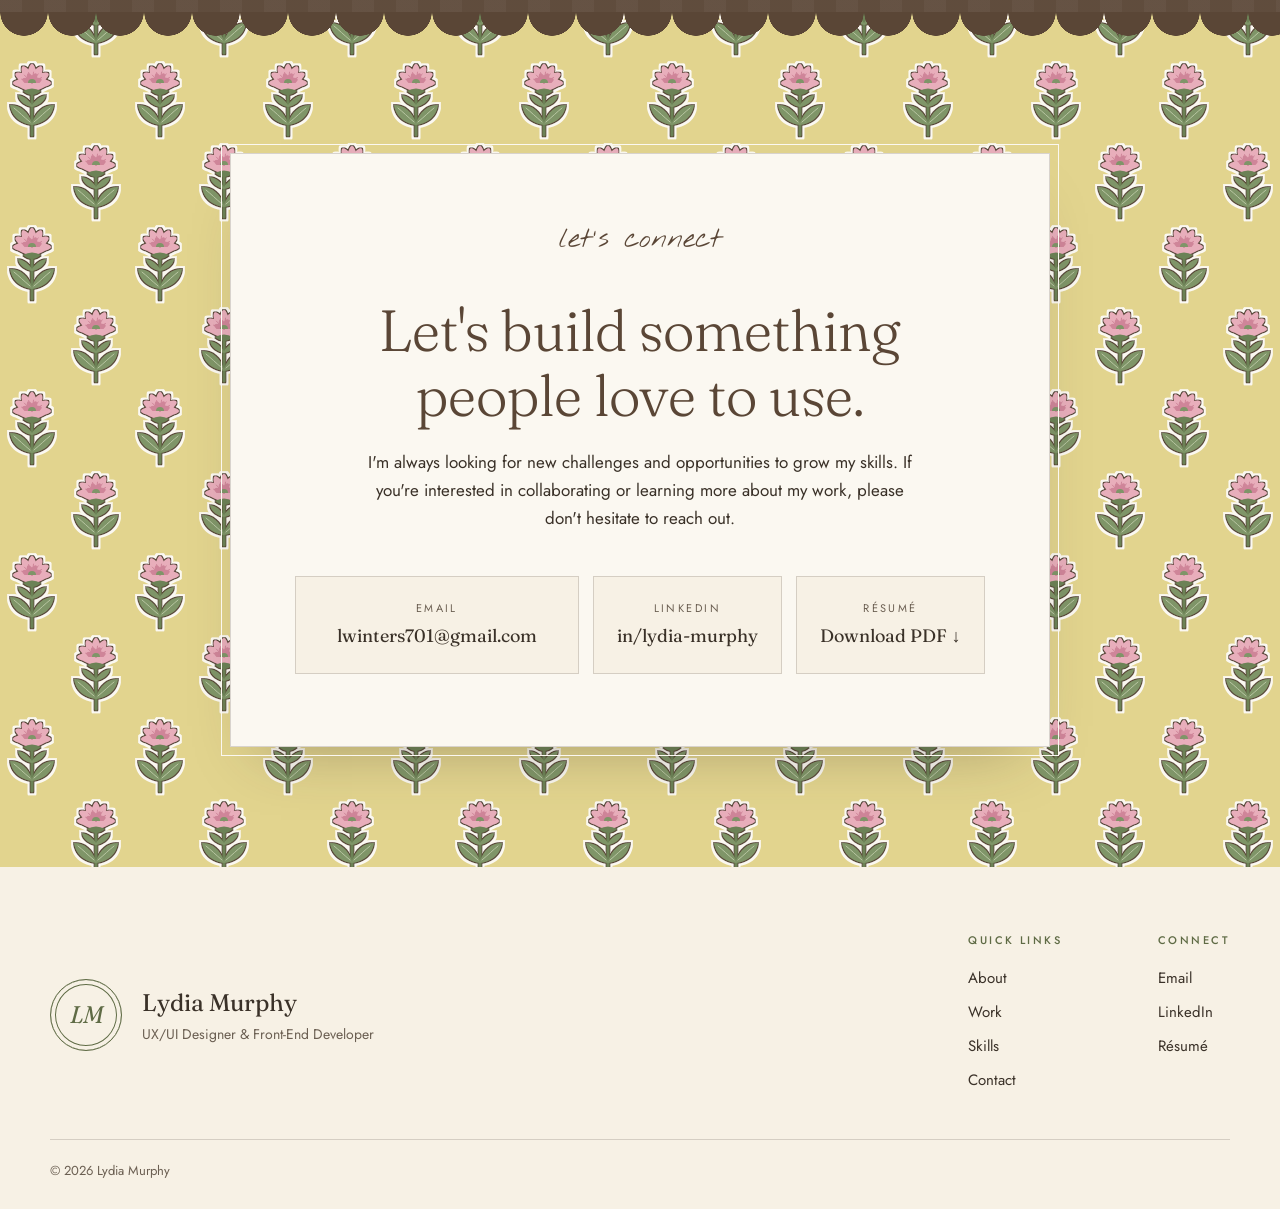
==== commit 0b8d1f24: "Add Perry's Pork Rinds as a featured project Second full-width featured card above Catholic Charitie" ====
--- a/index.html
+++ b/index.html
@@ -105,7 +105,7 @@
           <h2>Featured Projects</h2>
           <p class="section-sub">Client work completed as part of an agency team.</p>
         </div>
-        <span class="count-badge">07</span>
+        <span class="count-badge">08</span>
       </div>
       <div class="project-grid" id="project-grid"></div>
     </section>
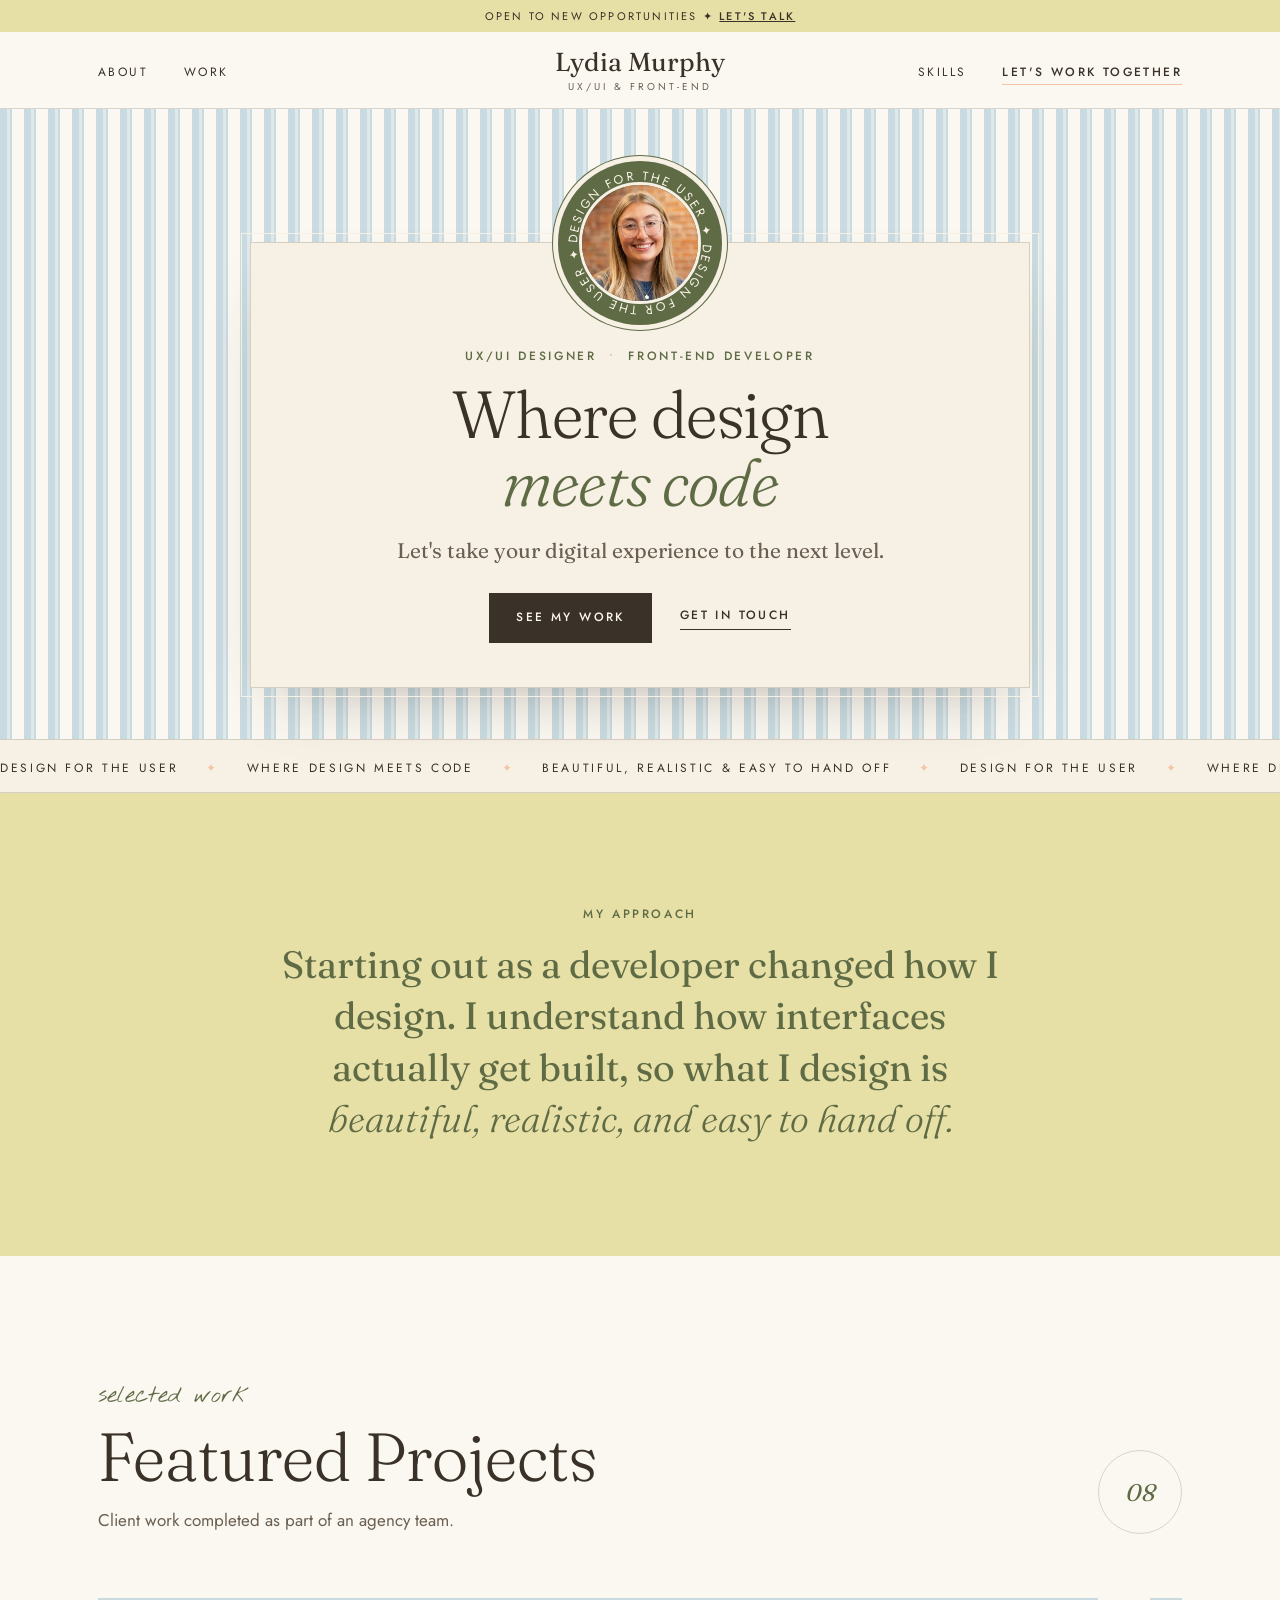
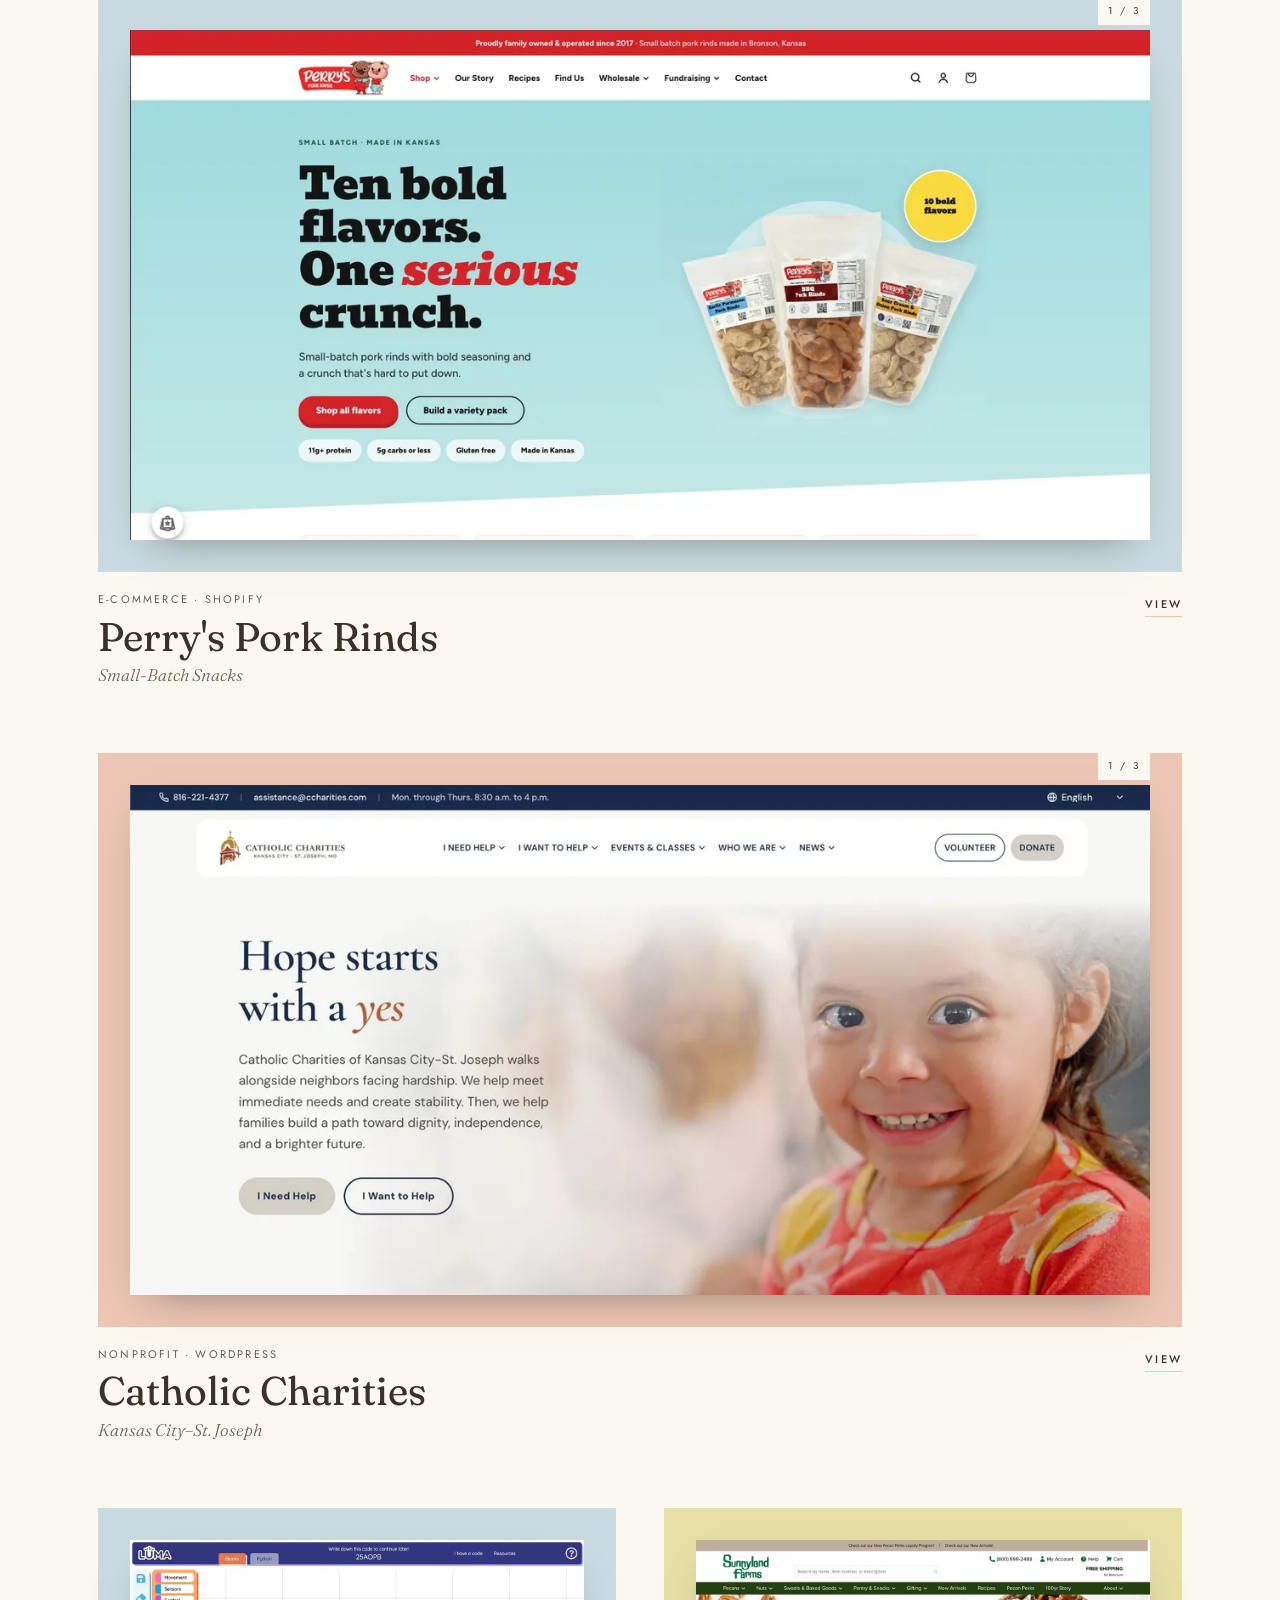
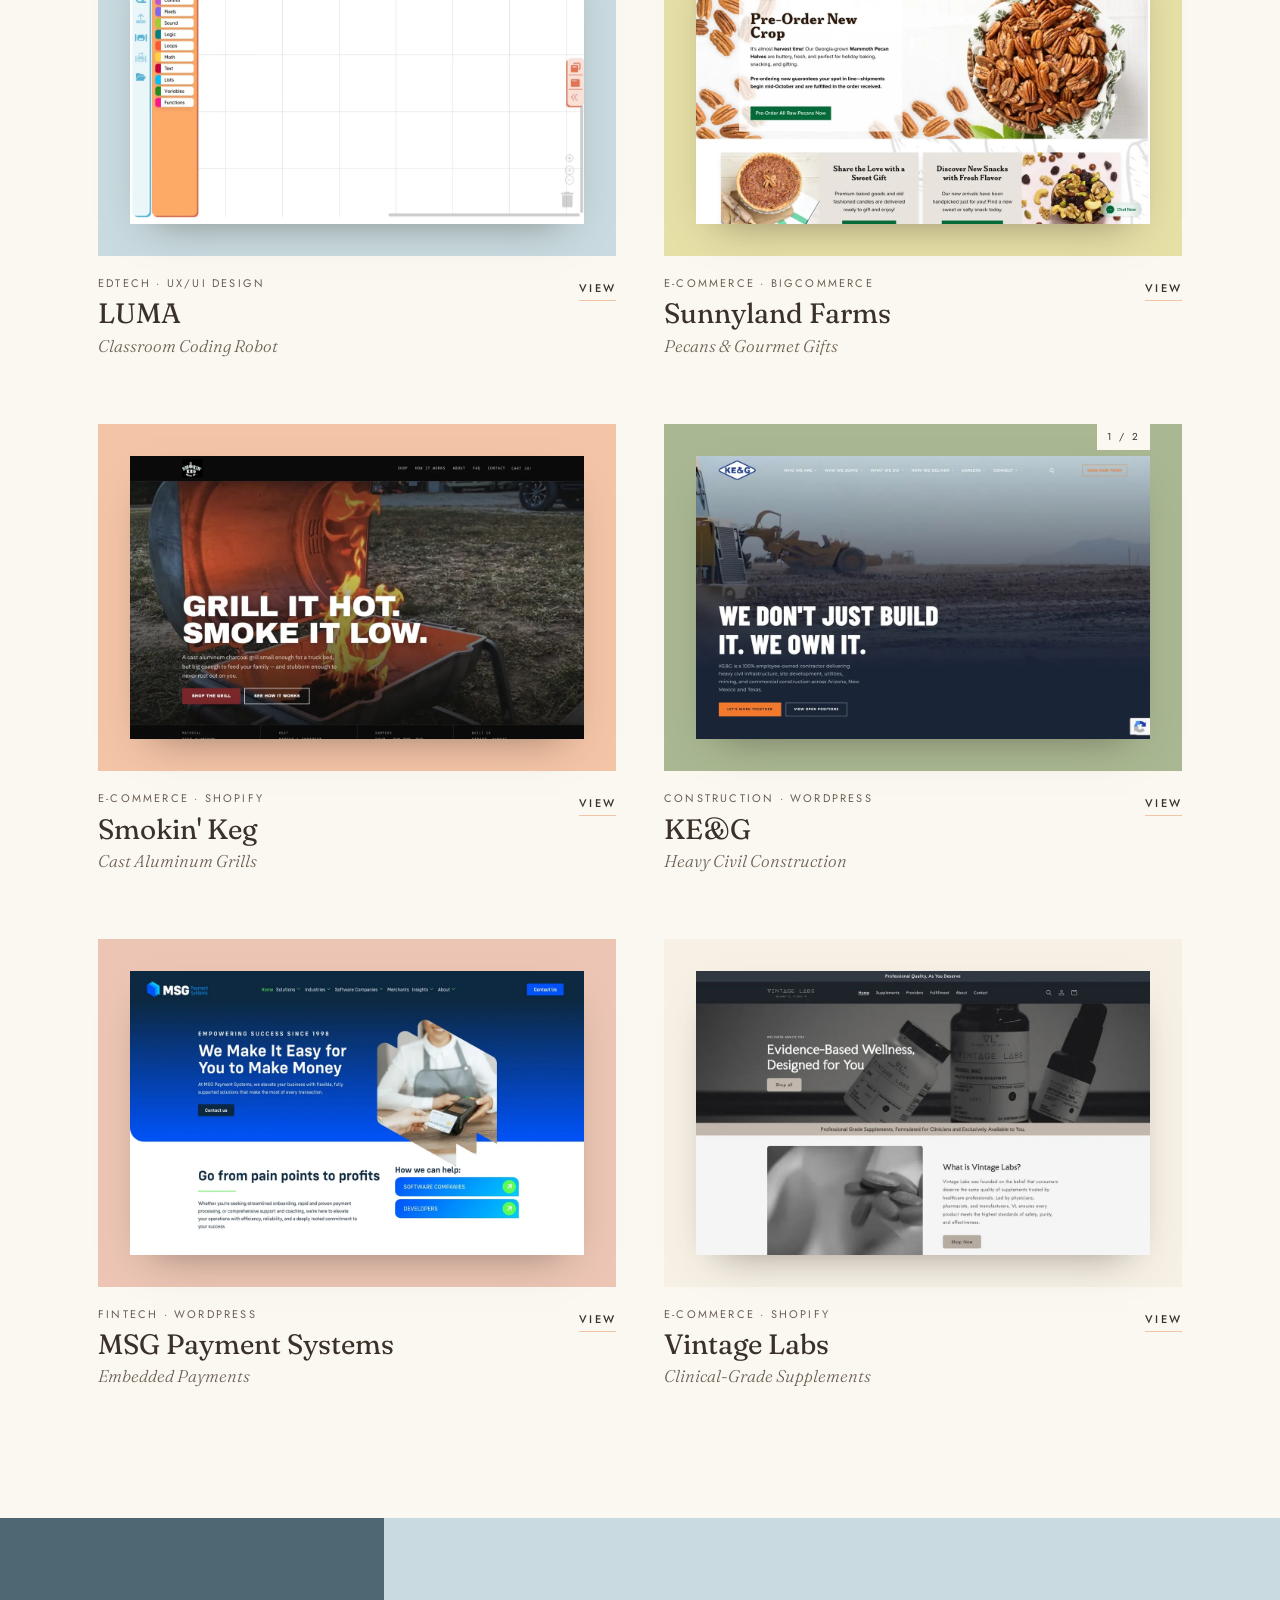
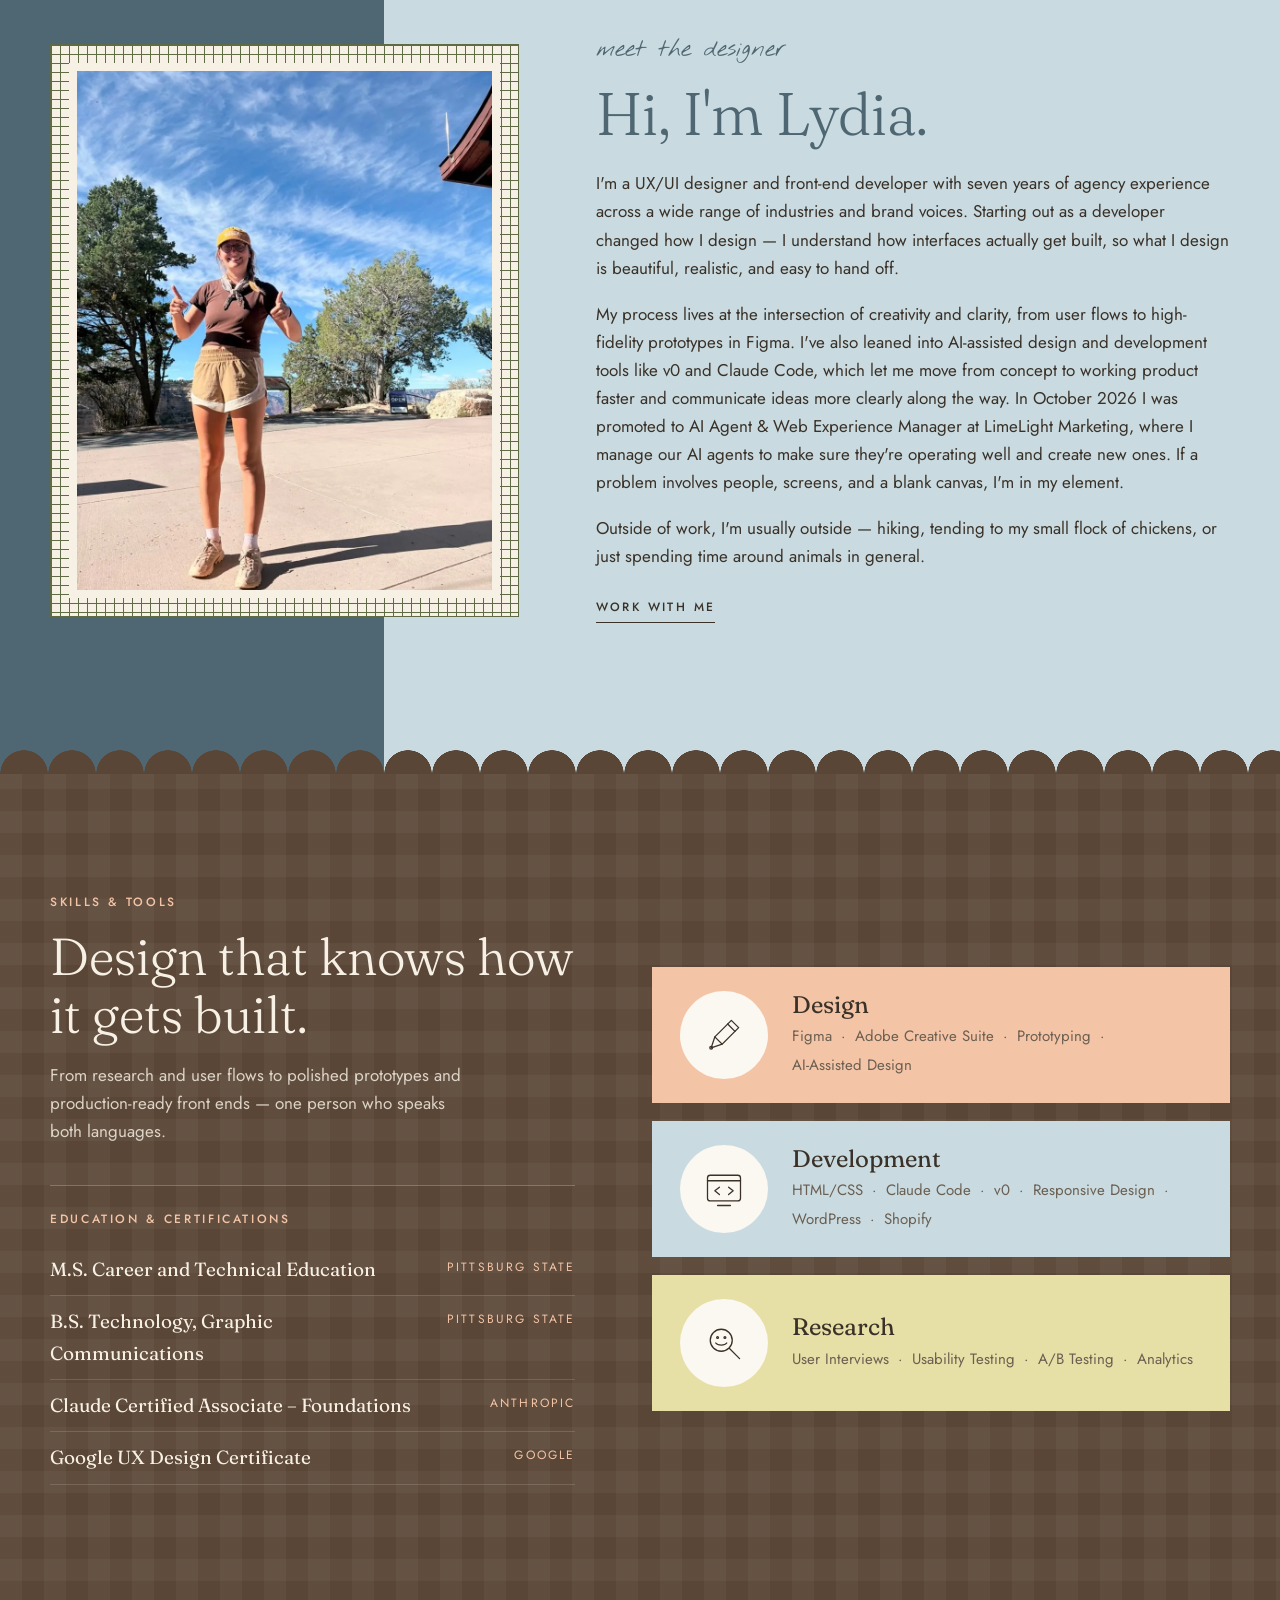
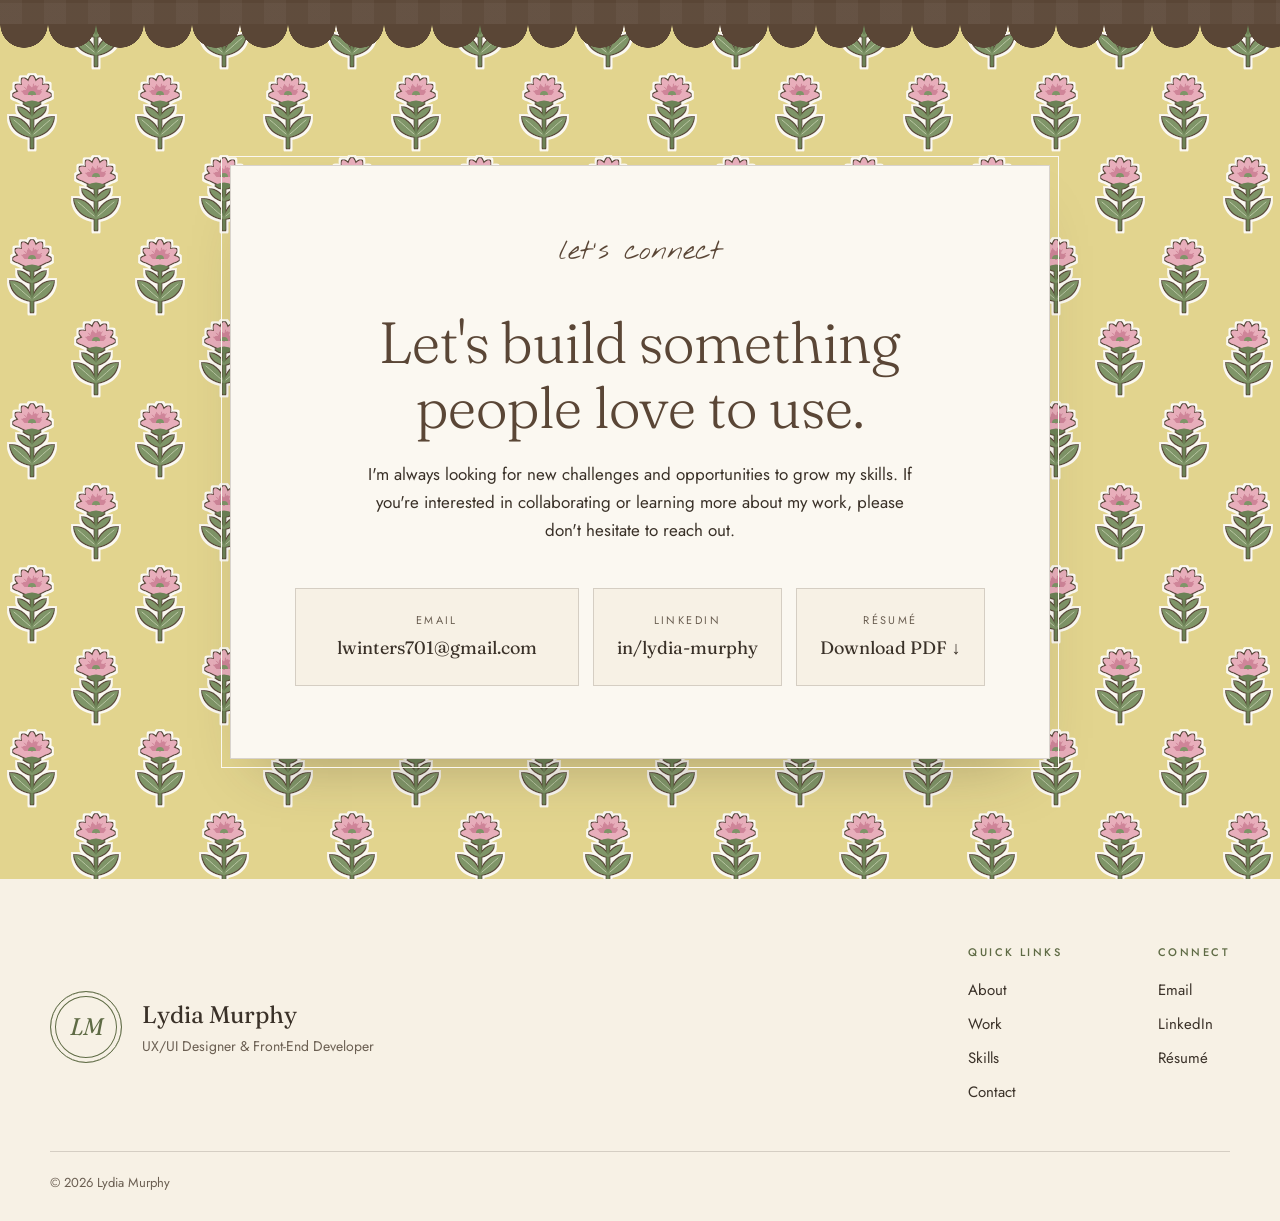
==== commit 2f04fea2: "Describe the AI Agent & Web Experience Manager role Résumé gets a bullet for managing and creating A" ====
--- a/index.html
+++ b/index.html
@@ -122,7 +122,7 @@
           <p class="script">meet the designer</p>
           <h2>Hi, I'm Lydia.</h2>
           <p>I'm a UX/UI designer and front-end developer with seven years of agency experience across a wide range of industries and brand voices. Starting out as a developer changed how I design — I understand how interfaces actually get built, so what I design is beautiful, realistic, and easy to hand off.</p>
-          <p>My process lives at the intersection of creativity and clarity, from user flows to high-fidelity prototypes in Figma. I've also leaned into AI-assisted design and development tools like v0 and Claude Code, which let me move from concept to working product faster and communicate ideas more clearly along the way. If a problem involves people, screens, and a blank canvas, I'm in my element.</p>
+          <p>My process lives at the intersection of creativity and clarity, from user flows to high-fidelity prototypes in Figma. I've also leaned into AI-assisted design and development tools like v0 and Claude Code, which let me move from concept to working product faster and communicate ideas more clearly along the way. In October 2026 I was promoted to AI Agent &amp; Web Experience Manager at LimeLight Marketing, where I manage our AI agents to make sure they're operating well and create new ones. If a problem involves people, screens, and a blank canvas, I'm in my element.</p>
           <p>Outside of work, I'm usually outside — hiking, tending to my small flock of chickens, or just spending time around animals in general.</p>
           <a class="link-underline" href="#contact">Work with me</a>
         </div>
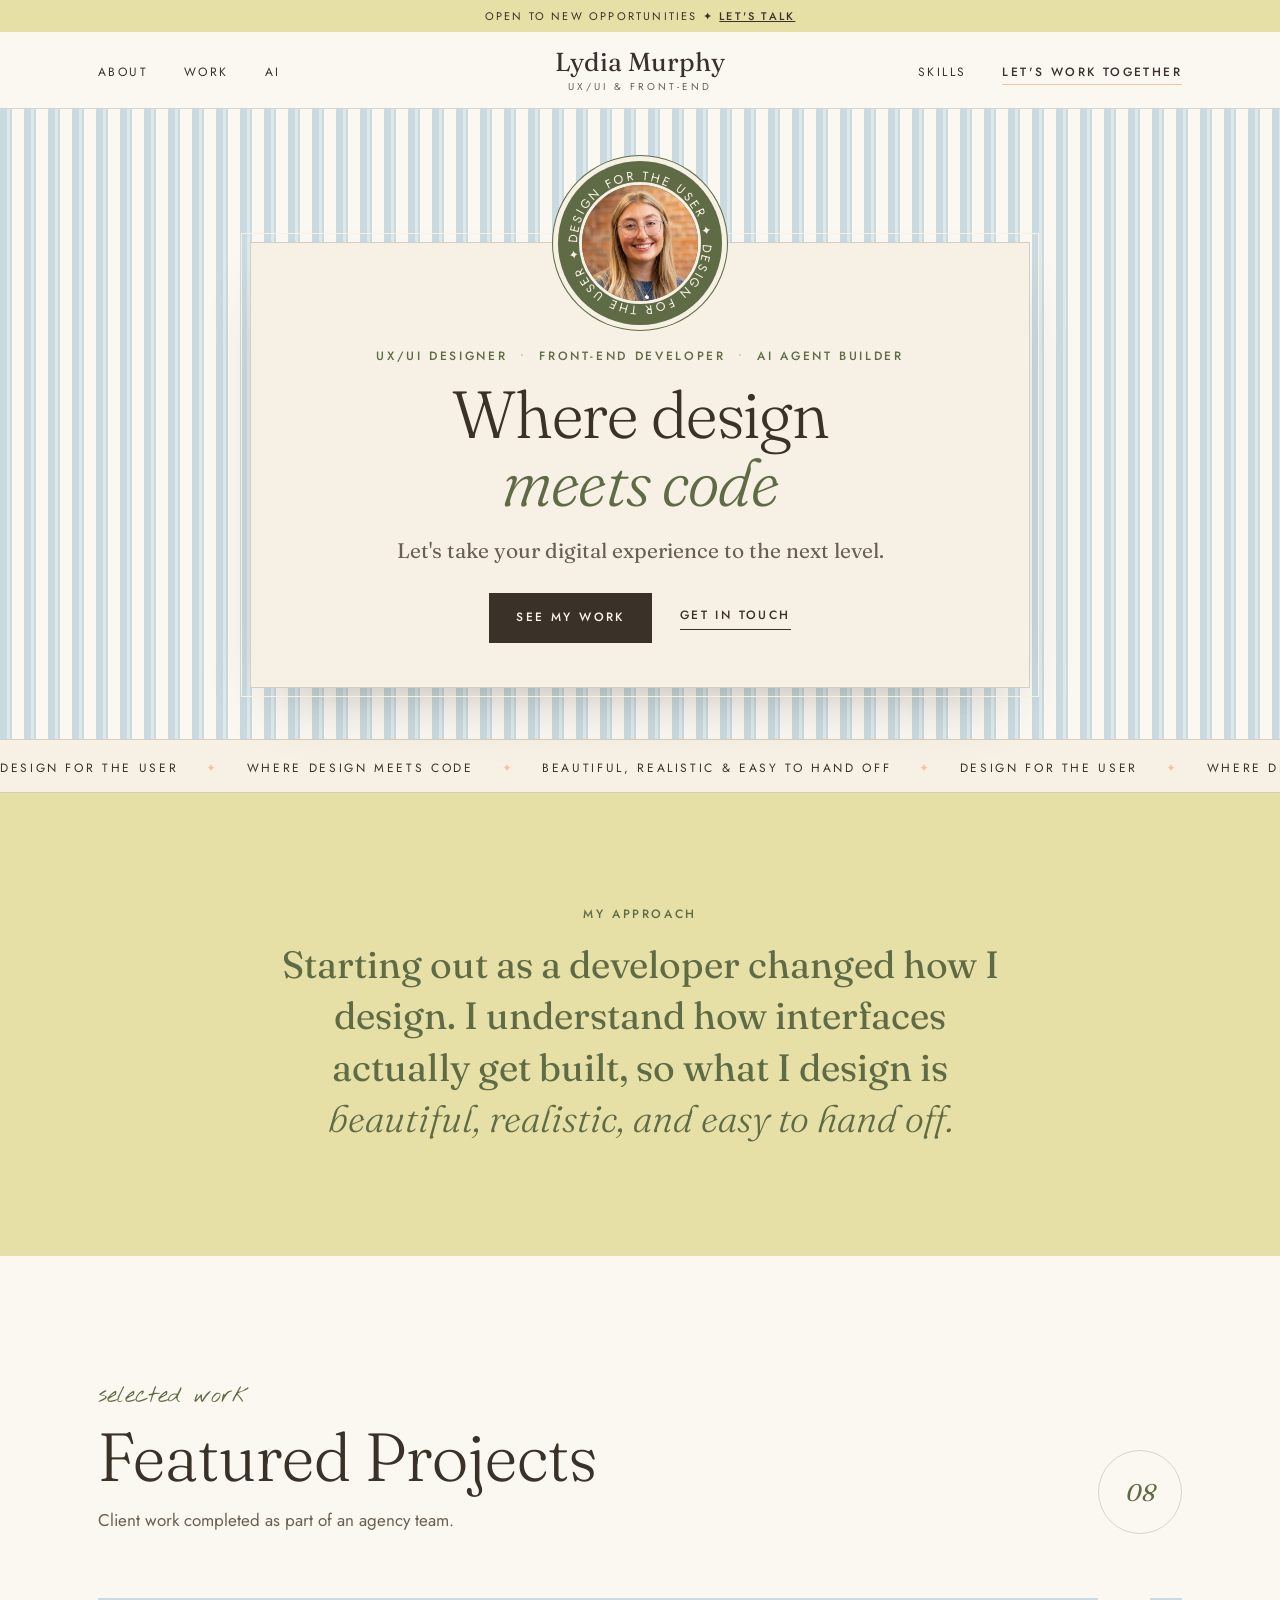
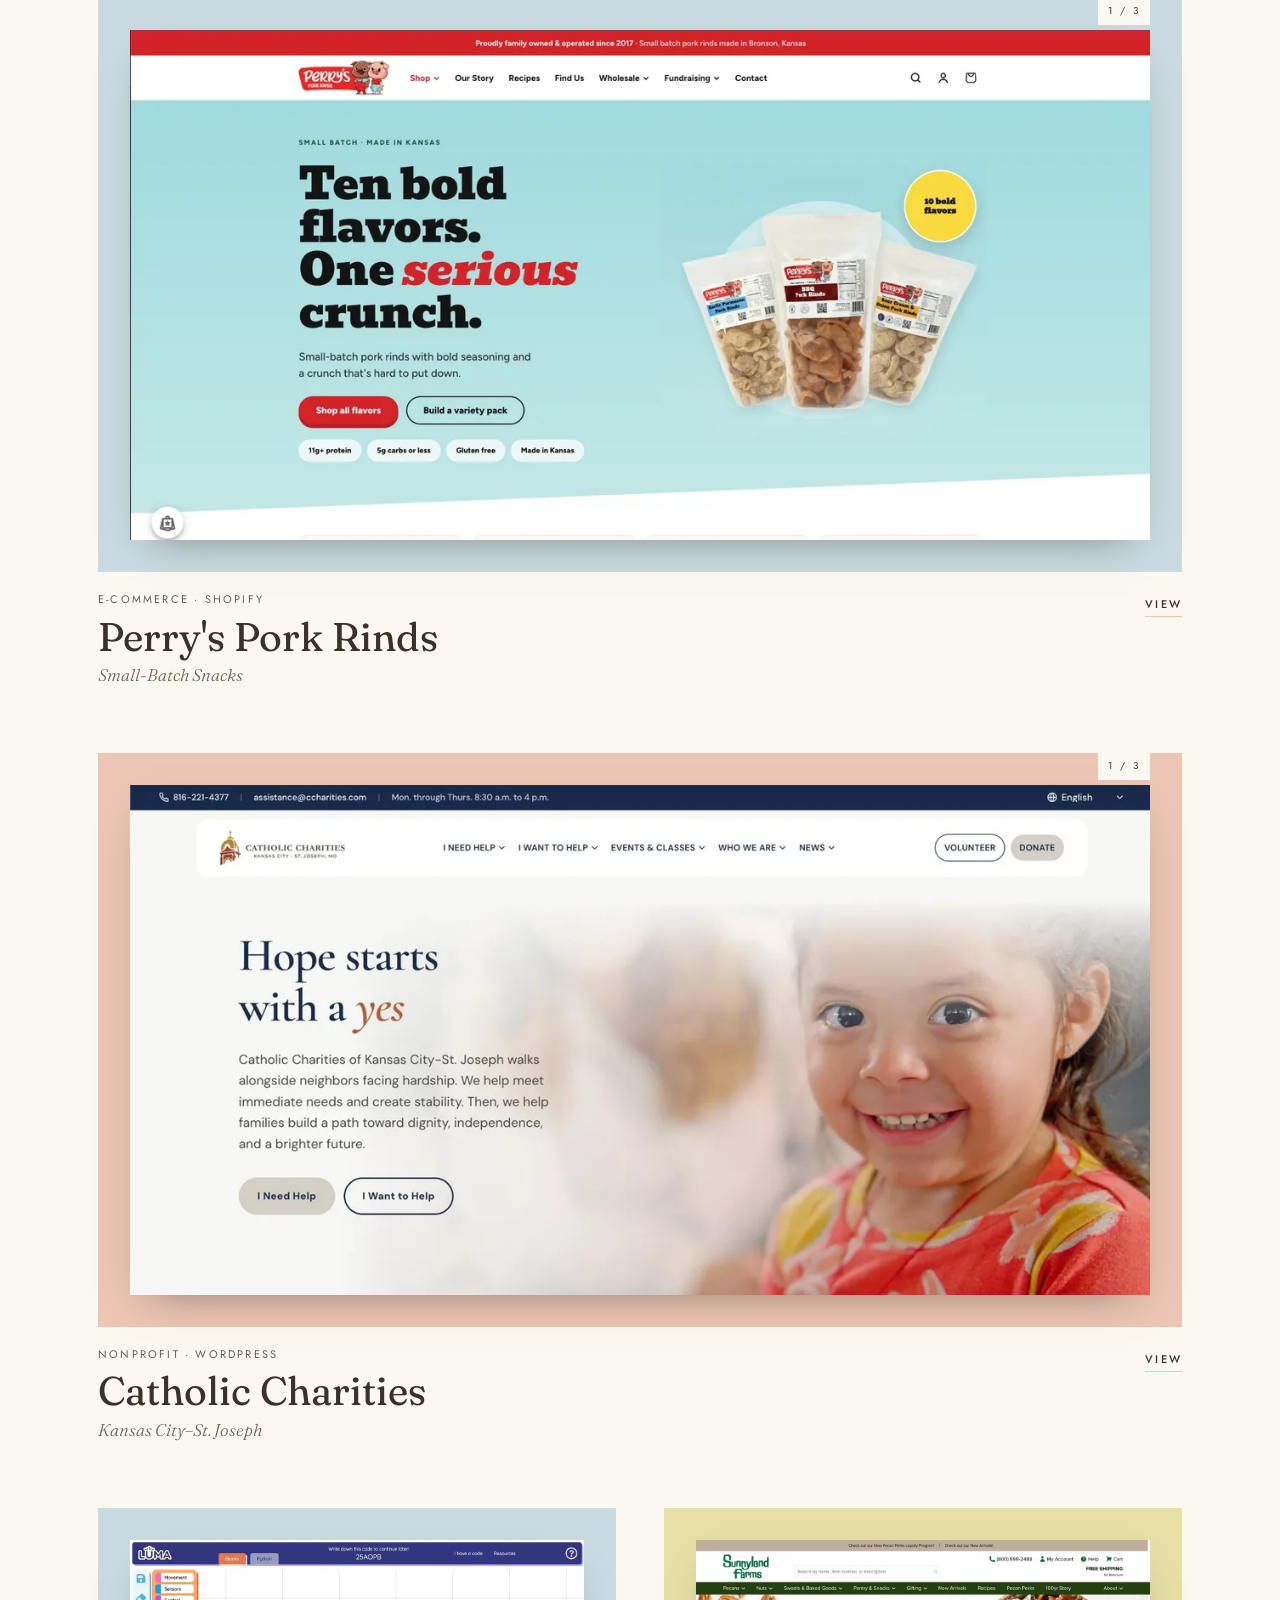
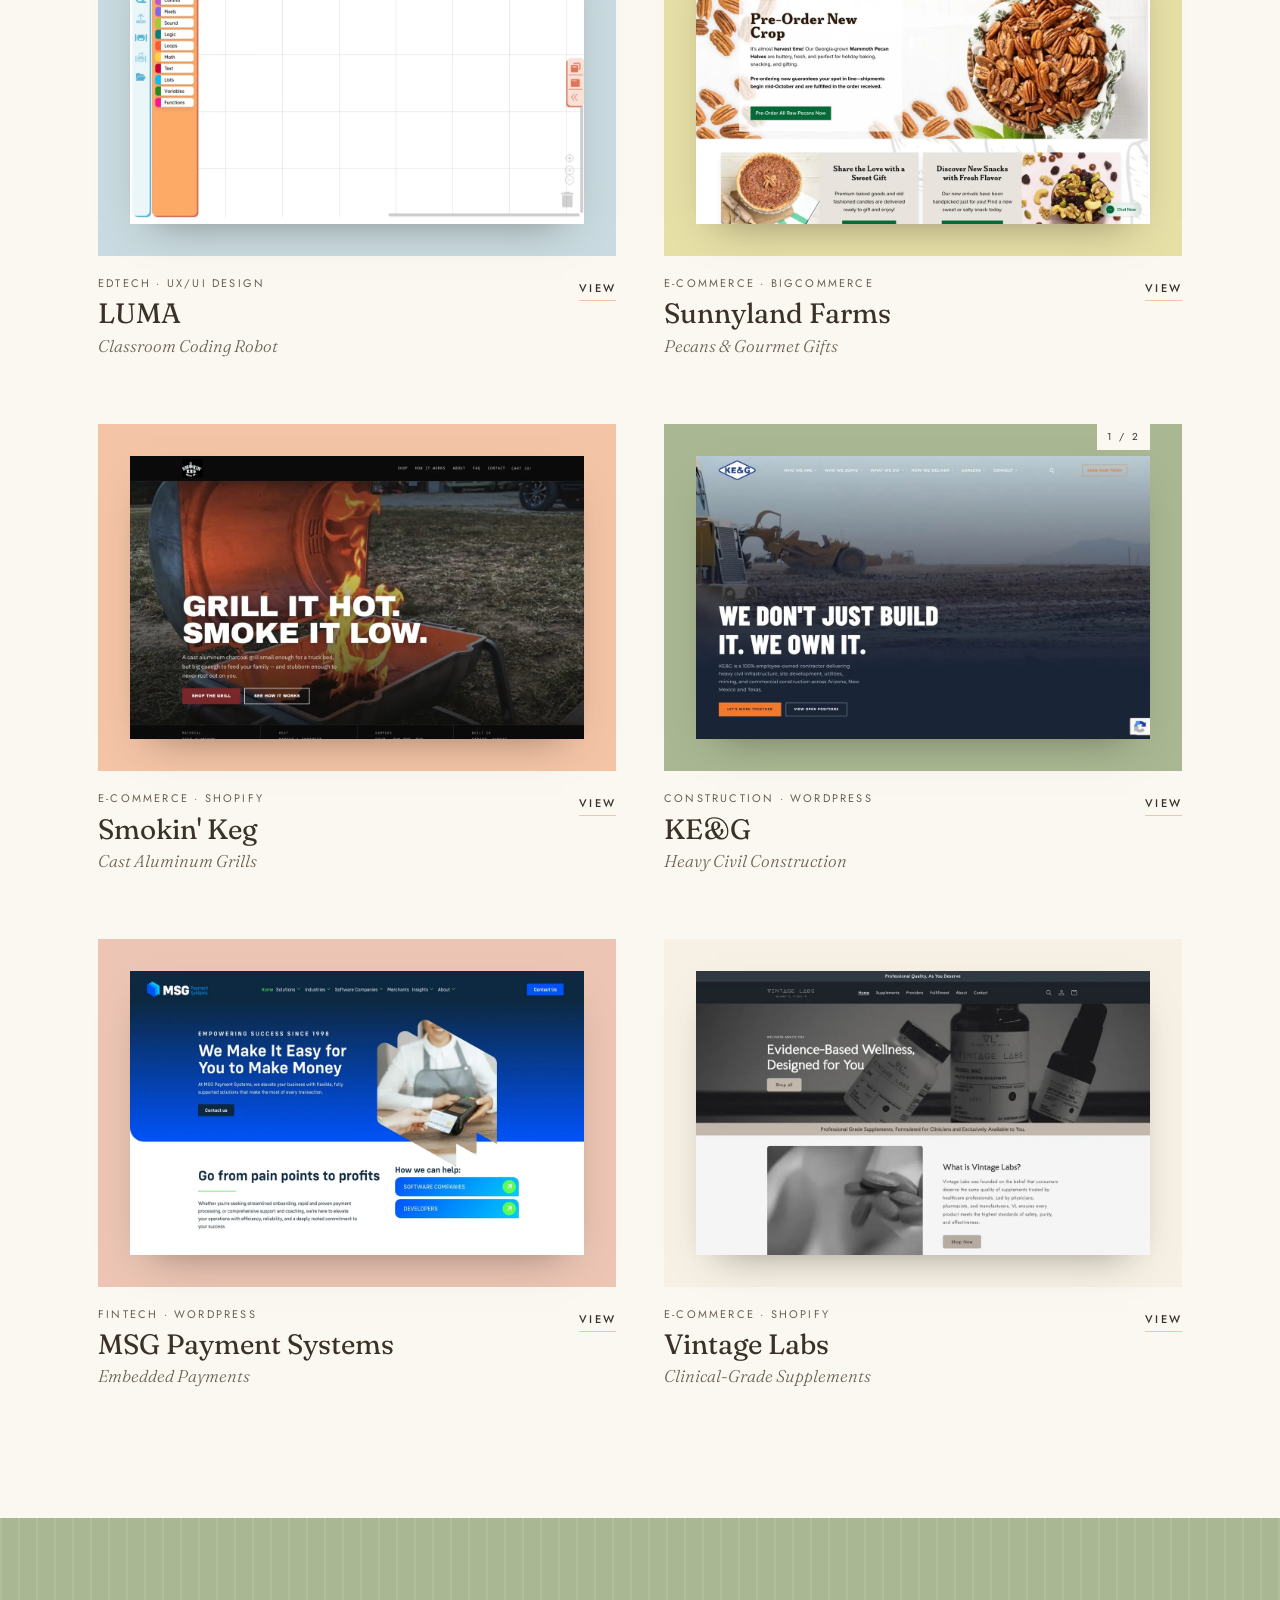
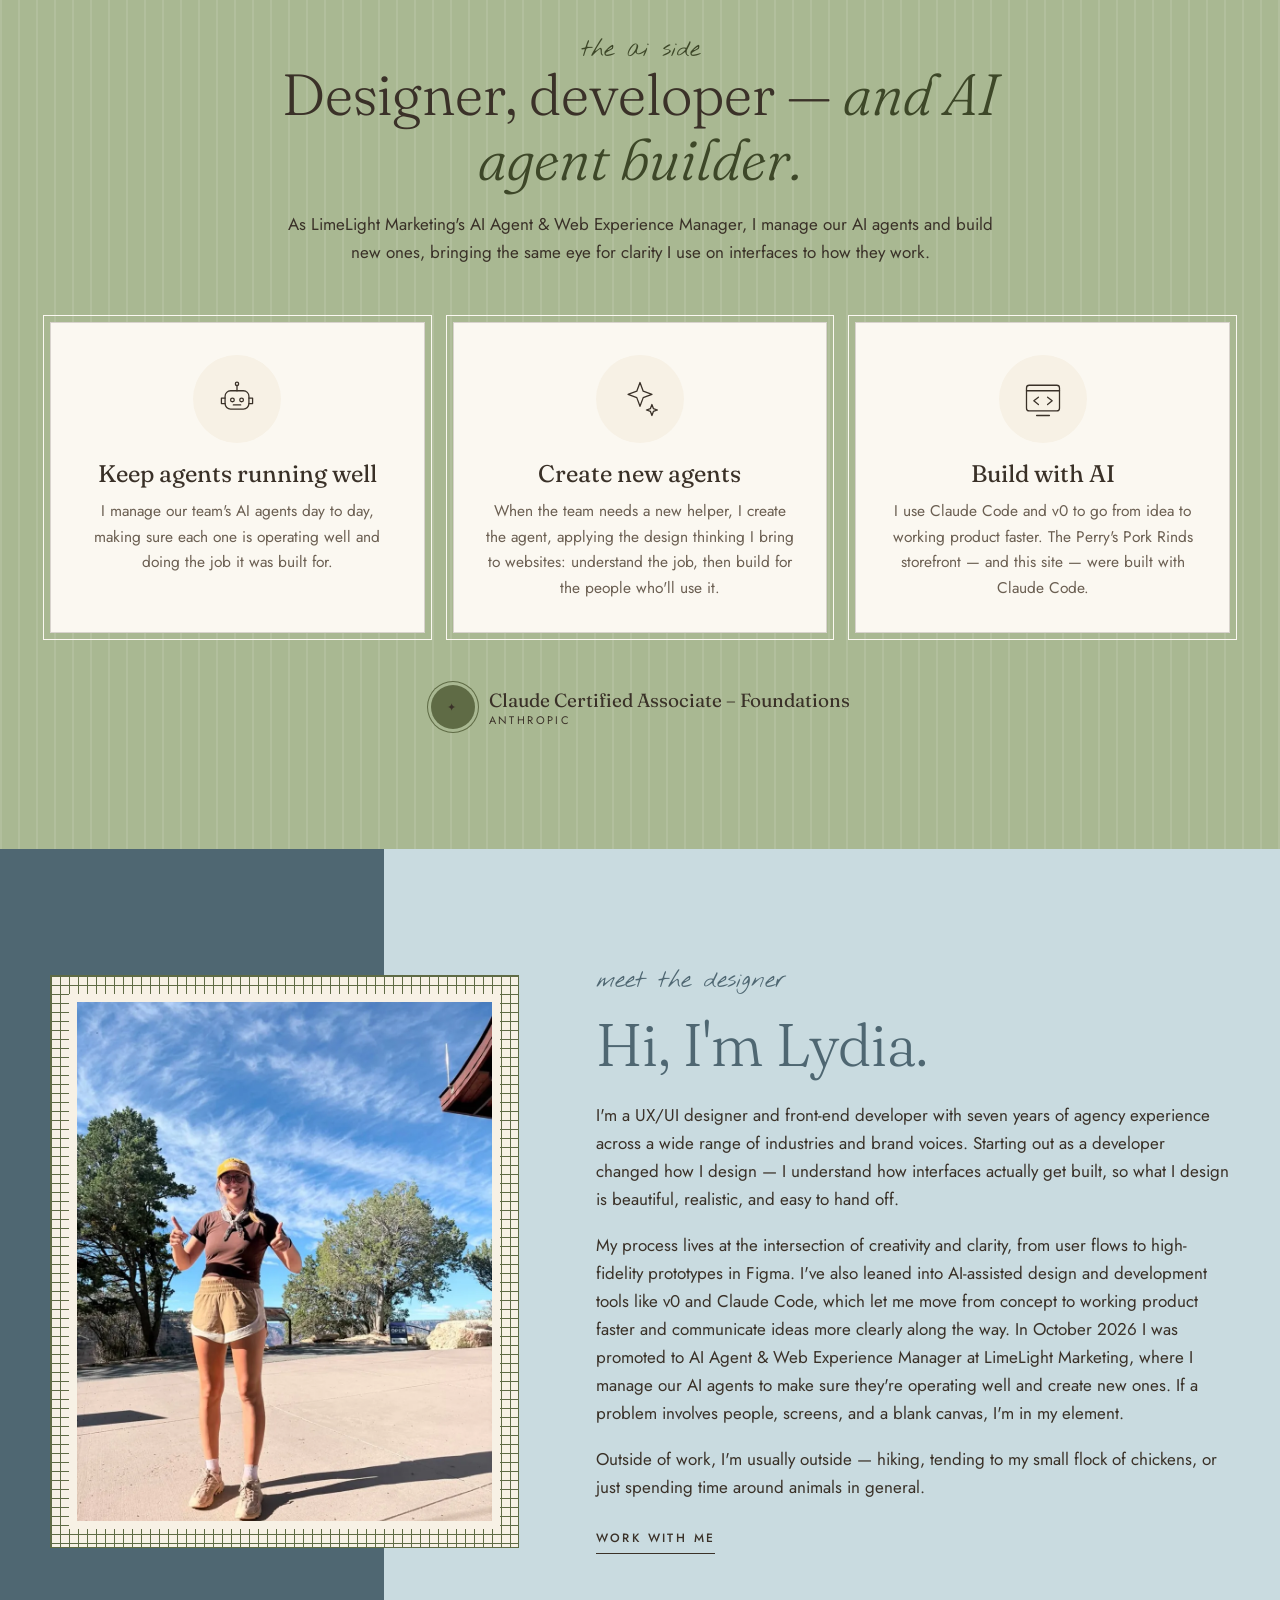
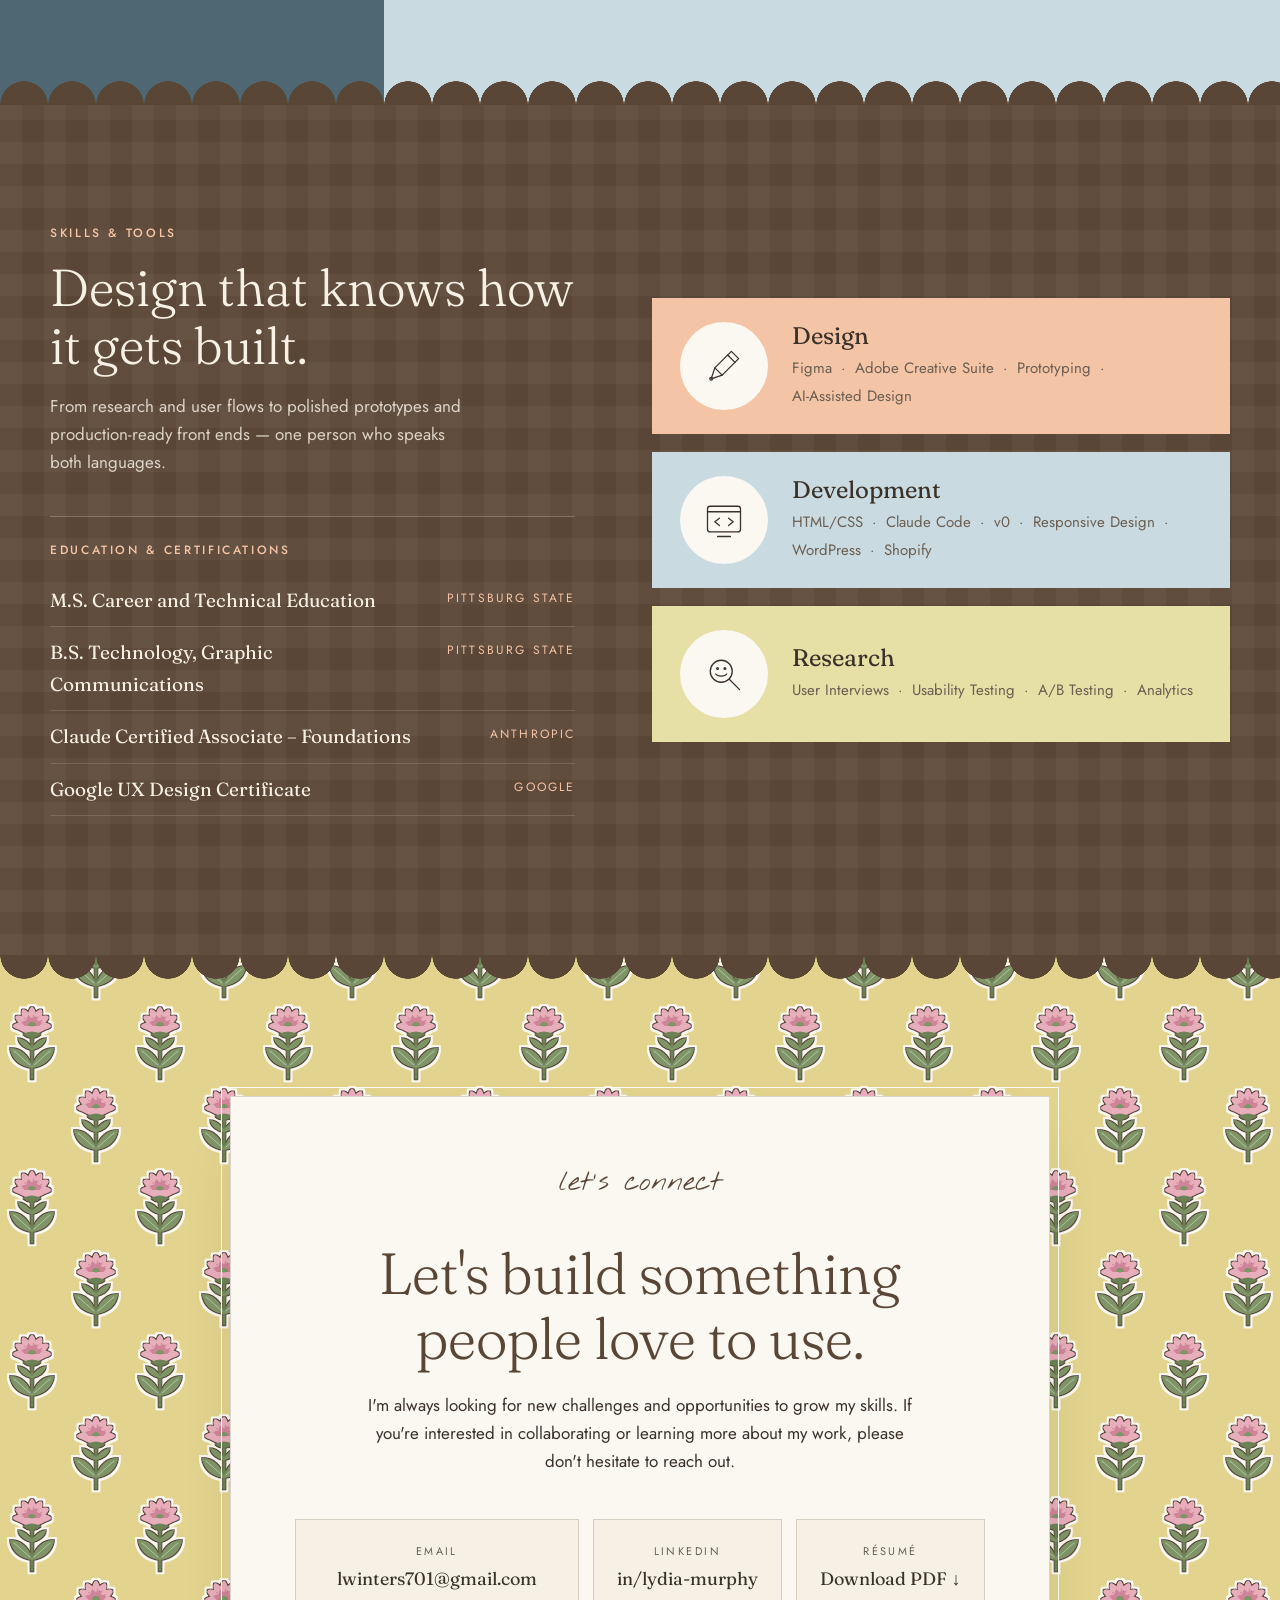
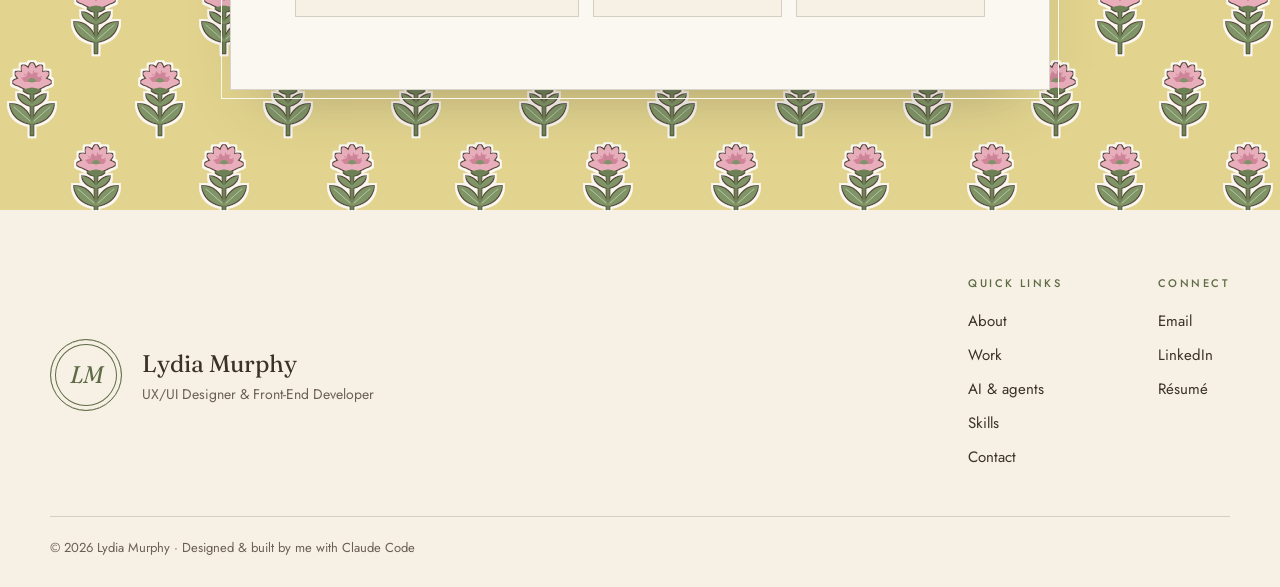
==== commit 556986d3: "Add AI & agents section and 'built with Claude Code' credit - New sage section after Work: managing " ====
--- a/index.html
+++ b/index.html
@@ -17,6 +17,115 @@
   <meta property="og:image:height" content="630">
   <meta property="og:image:alt" content="Lydia Murphy — UX/UI Designer and Front-End Developer. Where design meets code.">
   <meta name="twitter:card" content="summary_large_image">
+  <link rel="canonical" href="__SITE_URL__/">
+
+  <!-- Structured data (schema.org) so search engines know who this site is about -->
+  <script type="application/ld+json">
+{
+    "@context": "https://schema.org",
+    "@graph": [
+      {
+        "@type": "WebSite",
+        "@id": "__SITE_URL__/#website",
+        "url": "__SITE_URL__/",
+        "name": "Lydia Murphy",
+        "description": "Portfolio of Lydia Murphy, UX/UI designer and front-end developer.",
+        "publisher": {
+          "@id": "__SITE_URL__/#lydia"
+        }
+      },
+      {
+        "@type": "ProfilePage",
+        "@id": "__SITE_URL__/#profile",
+        "url": "__SITE_URL__/",
+        "name": "Lydia Murphy | UX/UI Designer & Front-End Developer",
+        "isPartOf": {
+          "@id": "__SITE_URL__/#website"
+        },
+        "mainEntity": {
+          "@id": "__SITE_URL__/#lydia"
+        }
+      },
+      {
+        "@type": "Person",
+        "@id": "__SITE_URL__/#lydia",
+        "name": "Lydia Murphy",
+        "url": "__SITE_URL__/",
+        "image": "__SITE_URL__/images/hero-portrait.webp",
+        "jobTitle": "AI Agent & Web Experience Manager",
+        "description": "UX/UI designer and front-end developer with seven years of agency experience. Where design meets code.",
+        "email": "mailto:lwinters701@gmail.com",
+        "worksFor": {
+          "@type": "Organization",
+          "name": "LimeLight Marketing"
+        },
+        "address": {
+          "@type": "PostalAddress",
+          "addressLocality": "Prairie Grove",
+          "addressRegion": "AR",
+          "addressCountry": "US"
+        },
+        "alumniOf": {
+          "@type": "CollegeOrUniversity",
+          "name": "Pittsburg State University"
+        },
+        "sameAs": [
+          "https://www.linkedin.com/in/lydia-murphy-5b301017a"
+        ],
+        "knowsAbout": [
+          "UX design",
+          "UI design",
+          "Front-end development",
+          "Prototyping",
+          "Usability testing",
+          "WordPress",
+          "Shopify",
+          "BigCommerce",
+          "Figma",
+          "AI agents"
+        ],
+        "hasCredential": [
+          {
+            "@type": "EducationalOccupationalCredential",
+            "name": "Claude Certified Associate – Foundations",
+            "credentialCategory": "certification",
+            "recognizedBy": {
+              "@type": "Organization",
+              "name": "Anthropic"
+            }
+          },
+          {
+            "@type": "EducationalOccupationalCredential",
+            "name": "Google UX Design Certificate",
+            "credentialCategory": "certificate",
+            "recognizedBy": {
+              "@type": "Organization",
+              "name": "Google"
+            }
+          },
+          {
+            "@type": "EducationalOccupationalCredential",
+            "name": "M.S. Career and Technical Education",
+            "credentialCategory": "degree",
+            "recognizedBy": {
+              "@type": "CollegeOrUniversity",
+              "name": "Pittsburg State University"
+            }
+          },
+          {
+            "@type": "EducationalOccupationalCredential",
+            "name": "B.S. Technology, Graphic Communications",
+            "credentialCategory": "degree",
+            "recognizedBy": {
+              "@type": "CollegeOrUniversity",
+              "name": "Pittsburg State University"
+            }
+          }
+        ]
+      }
+    ]
+  }
+  </script>
   <link rel="preconnect" href="https://fonts.googleapis.com">
   <link rel="preconnect" href="https://fonts.gstatic.com" crossorigin>
   <link href="https://fonts.googleapis.com/css2?family=Fraunces:ital,opsz,wght@0,9..144,300;0,9..144,400;0,9..144,500;1,9..144,300;1,9..144,400&family=Jost:wght@400;500&family=Nothing+You+Could+Do&display=swap" rel="stylesheet">
@@ -35,6 +144,7 @@
       <ul class="nav-links nav-left">
         <li><a href="#about">About</a></li>
         <li><a href="#work">Work</a></li>
+        <li><a href="#ai">AI</a></li>
       </ul>
       <a class="wordmark" href="#top" aria-label="Lydia Murphy, home">
         <span class="wordmark-name">Lydia Murphy</span>
@@ -51,6 +161,7 @@
     <div class="mobile-menu" id="mobile-menu" hidden>
       <a href="#about">About</a>
       <a href="#work">Work</a>
+      <a href="#ai">AI &amp; agents</a>
       <a href="#skills">Skills</a>
       <a href="#contact">Let's work together</a>
     </div>
@@ -69,7 +180,7 @@
             </svg>
             <img class="seal-photo" src="images/hero-portrait.webp" alt="Lydia Murphy" width="400" height="400">
           </div>
-          <p class="eyebrow hero-roles"><span>UX/UI Designer</span> <span class="dot" aria-hidden="true">•</span> <span>Front-End Developer</span></p>
+          <p class="eyebrow hero-roles"><span>UX/UI Designer</span> <span class="dot" aria-hidden="true">•</span> <span>Front-End Developer</span> <span class="dot" aria-hidden="true">•</span> <span>AI Agent Builder</span></p>
           <h1>Where design <em>meets code</em></h1>
           <p class="hero-lede">Let's take your digital experience to the next level.</p>
           <div class="hero-actions">
@@ -108,6 +219,44 @@
         <span class="count-badge">08</span>
       </div>
       <div class="project-grid" id="project-grid"></div>
+    </section>
+
+    <!-- AI & agents -->
+    <section class="ai" id="ai">
+      <div class="ai-inner">
+        <div class="ai-head">
+          <p class="script">the ai side</p>
+          <h2>Designer, developer — <em>and AI agent builder.</em></h2>
+          <p>As LimeLight Marketing's AI Agent &amp; Web Experience Manager, I manage our AI agents and build new ones, bringing the same eye for clarity I use on interfaces to how they work.</p>
+        </div>
+        <div class="ai-cards">
+          <article class="ai-card">
+            <div class="skill-icon" aria-hidden="true">
+              <svg viewBox="0 0 48 48"><rect x="11" y="15" width="26" height="20" rx="6"/><path d="M24 15V9"/><circle cx="24" cy="7.5" r="1.8"/><circle cx="19" cy="25" r="2"/><circle cx="29" cy="25" r="2"/><path d="M20 30.5h8"/><path d="M11 23H7v6h4"/><path d="M37 23h4v6h-4"/></svg>
+            </div>
+            <h3>Keep agents running well</h3>
+            <p>I manage our team's AI agents day to day, making sure each one is operating well and doing the job it was built for.</p>
+          </article>
+          <article class="ai-card">
+            <div class="skill-icon" aria-hidden="true">
+              <svg viewBox="0 0 48 48"><path d="M24 6l3.5 9.5L37 19l-9.5 3.5L24 32l-3.5-9.5L11 19l9.5-3.5z"/><path d="M37 30l1.6 4.4L43 36l-4.4 1.6L37 42l-1.6-4.4L31 36l4.4-1.6z"/></svg>
+            </div>
+            <h3>Create new agents</h3>
+            <p>When the team needs a new helper, I create the agent, applying the design thinking I bring to websites: understand the job, then build for the people who'll use it.</p>
+          </article>
+          <article class="ai-card">
+            <div class="skill-icon" aria-hidden="true">
+              <svg viewBox="0 0 48 48"><rect x="6" y="9" width="36" height="28" rx="3"/><path d="M6 15h36"/><path d="M19 22l-5 4 5 4"/><path d="M29 22l5 4-5 4"/><path d="M17 42h14"/></svg>
+            </div>
+            <h3>Build with AI</h3>
+            <p>I use Claude Code and v0 to go from idea to working product faster. The Perry's Pork Rinds storefront — and this site — were built with Claude Code.</p>
+          </article>
+        </div>
+        <div class="ai-credential">
+          <span class="ai-credential-mark" aria-hidden="true">✦</span>
+          <p><strong>Claude Certified Associate – Foundations</strong><span>Anthropic</span></p>
+        </div>
+      </div>
     </section>
 
     <!-- About -->
@@ -215,7 +364,7 @@
       <div class="footer-cols">
         <div>
           <p class="eyebrow">Quick links</p>
-          <ul><li><a href="#about">About</a></li><li><a href="#work">Work</a></li><li><a href="#skills">Skills</a></li><li><a href="#contact">Contact</a></li></ul>
+          <ul><li><a href="#about">About</a></li><li><a href="#work">Work</a></li><li><a href="#ai">AI &amp; agents</a></li><li><a href="#skills">Skills</a></li><li><a href="#contact">Contact</a></li></ul>
         </div>
         <div>
           <p class="eyebrow">Connect</p>
@@ -223,7 +372,7 @@
         </div>
       </div>
     </div>
-    <p class="footer-copy">© <span id="year">2026</span> Lydia Murphy</p>
+    <p class="footer-copy">© <span id="year">2026</span> Lydia Murphy · Designed &amp; built by me with Claude Code</p>
   </footer>
 
   <!-- Project pop-up -->
--- a/styles.css
+++ b/styles.css
@@ -441,6 +441,55 @@
   background-size: 48px 24px;
 }
 
+/* ---------- AI & agents ---------- */
+
+.ai {
+  /* Sage block with a faint stripe, echoing the hero ticking */
+  background:
+    repeating-linear-gradient(90deg, rgba(255,255,255,0.10) 0 2px, transparent 2px 18px),
+    var(--sage);
+  padding: clamp(72px, 10vw, 120px) var(--gutter);
+}
+.ai-inner { max-width: var(--max); margin: 0 auto; }
+
+.ai-head { max-width: 720px; margin: 0 auto clamp(40px, 6vw, 56px); text-align: center; }
+.ai-head .script { color: #3d4728; }
+.ai-head h2 { font-size: clamp(36px, 4.8vw, 58px); font-weight: 300; color: var(--ink); margin-bottom: 18px; }
+.ai-head h2 em { color: #3d4728; }
+.ai-head p { margin: 0; color: var(--ink); }
+
+.ai-cards {
+  display: grid;
+  grid-template-columns: repeat(3, minmax(0, 1fr));
+  gap: clamp(16px, 2.5vw, 28px);
+}
+.ai-card {
+  background: var(--ivory);
+  border: 1px solid var(--line);
+  outline: 1px solid var(--ivory);
+  outline-offset: 6px;
+  padding: 32px 28px;
+  text-align: center;
+}
+.ai-card .skill-icon { margin: 0 auto 18px; background: var(--cream); }
+.ai-card h3 { font-size: 24px; margin-bottom: 10px; }
+.ai-card p { margin: 0; font-size: 15.5px; color: var(--ink-soft); }
+
+.ai-credential {
+  display: flex; align-items: center; justify-content: center; gap: 14px;
+  margin-top: clamp(36px, 5vw, 52px);
+}
+.ai-credential-mark {
+  flex: none;
+  width: 44px; height: 44px; border-radius: 50%;
+  background: var(--olive); color: var(--cream);
+  display: grid; place-items: center; font-size: 16px;
+  box-shadow: 0 0 0 3px var(--sage), 0 0 0 4px var(--olive);
+}
+.ai-credential p { margin: 0; display: flex; flex-direction: column; text-align: left; line-height: 1.3; }
+.ai-credential strong { font-family: var(--serif); font-weight: 400; font-size: 19px; }
+.ai-credential span { font-size: 11px; letter-spacing: 0.22em; text-transform: uppercase; color: var(--ink); }
+
 /* ---------- Skills ---------- */
 
 .skills {
@@ -627,6 +676,7 @@
 /* ---------- Responsive ---------- */
 
 @media (max-width: 960px) {
+  .ai-cards { grid-template-columns: 1fr; max-width: 520px; margin: 0 auto; }
   .nav { grid-template-columns: 1fr auto; }
   .nav-links { display: none; }
   .nav-toggle { display: flex; }
